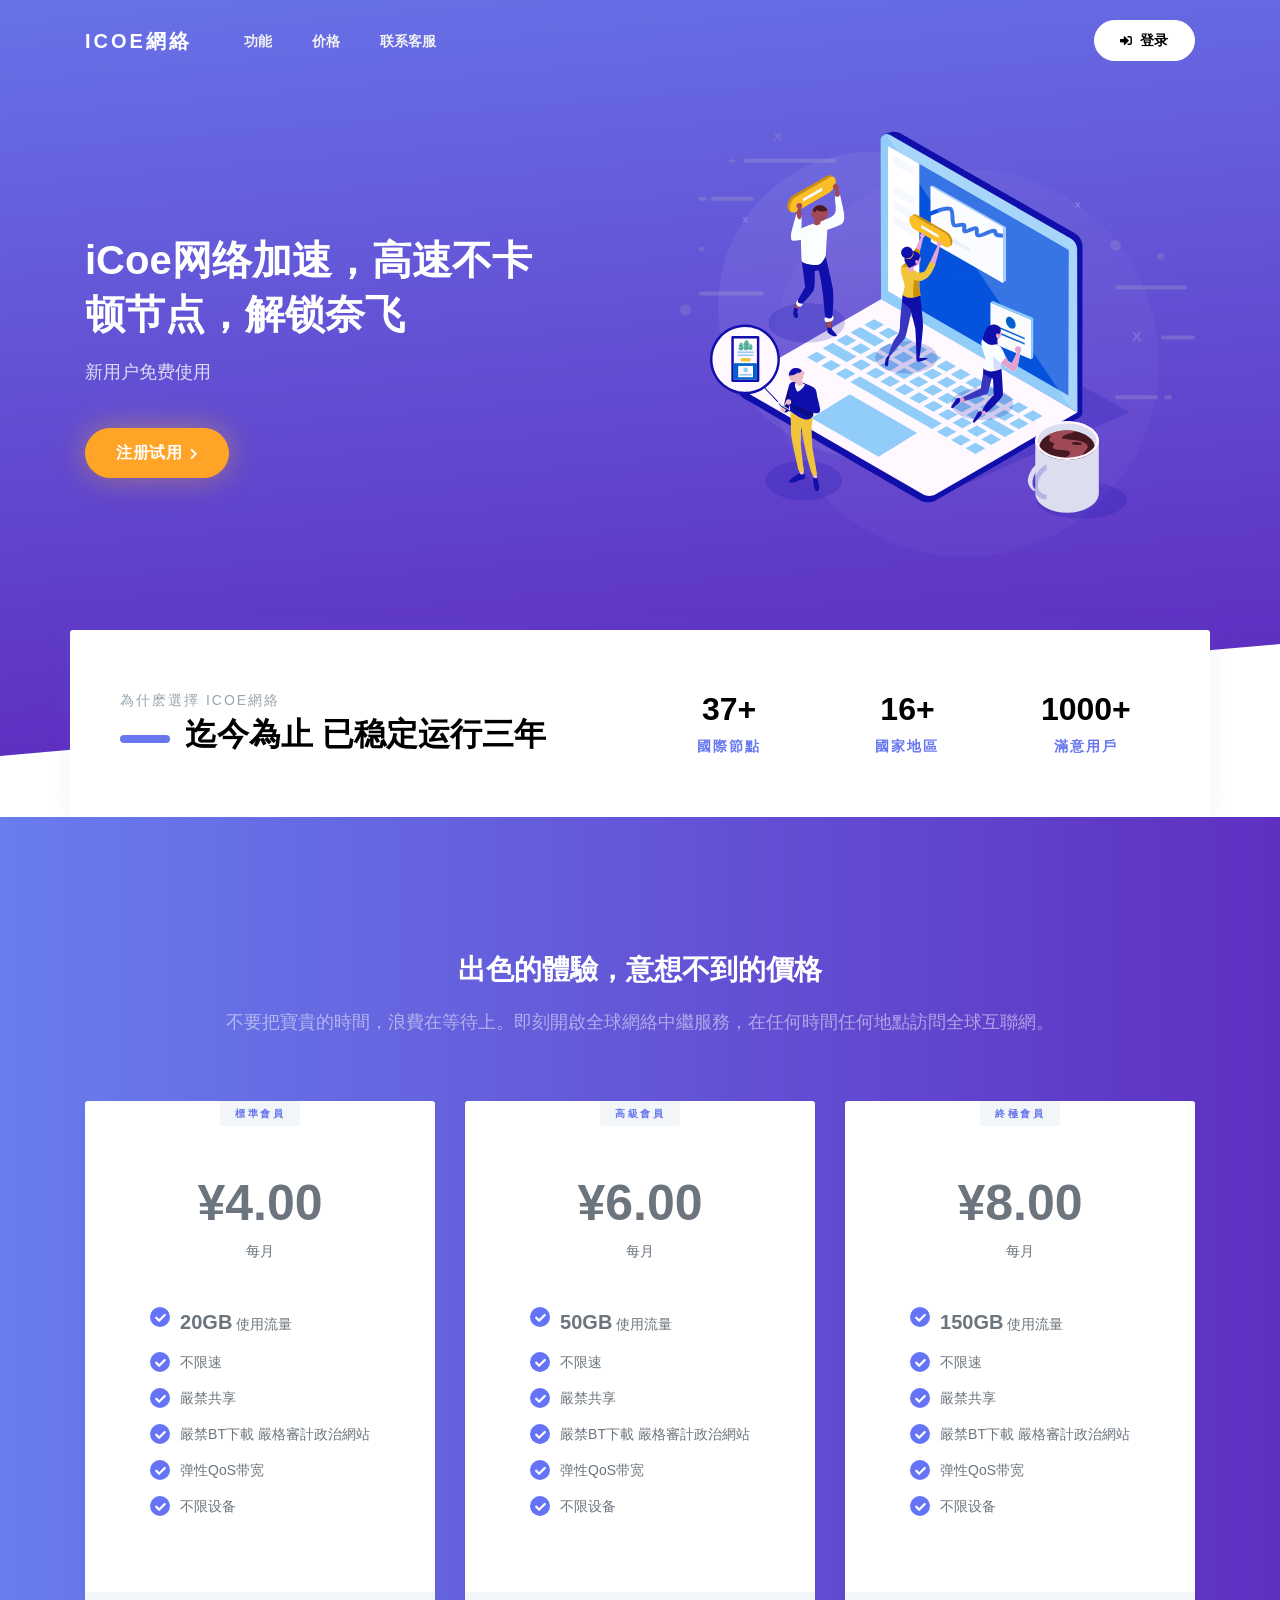
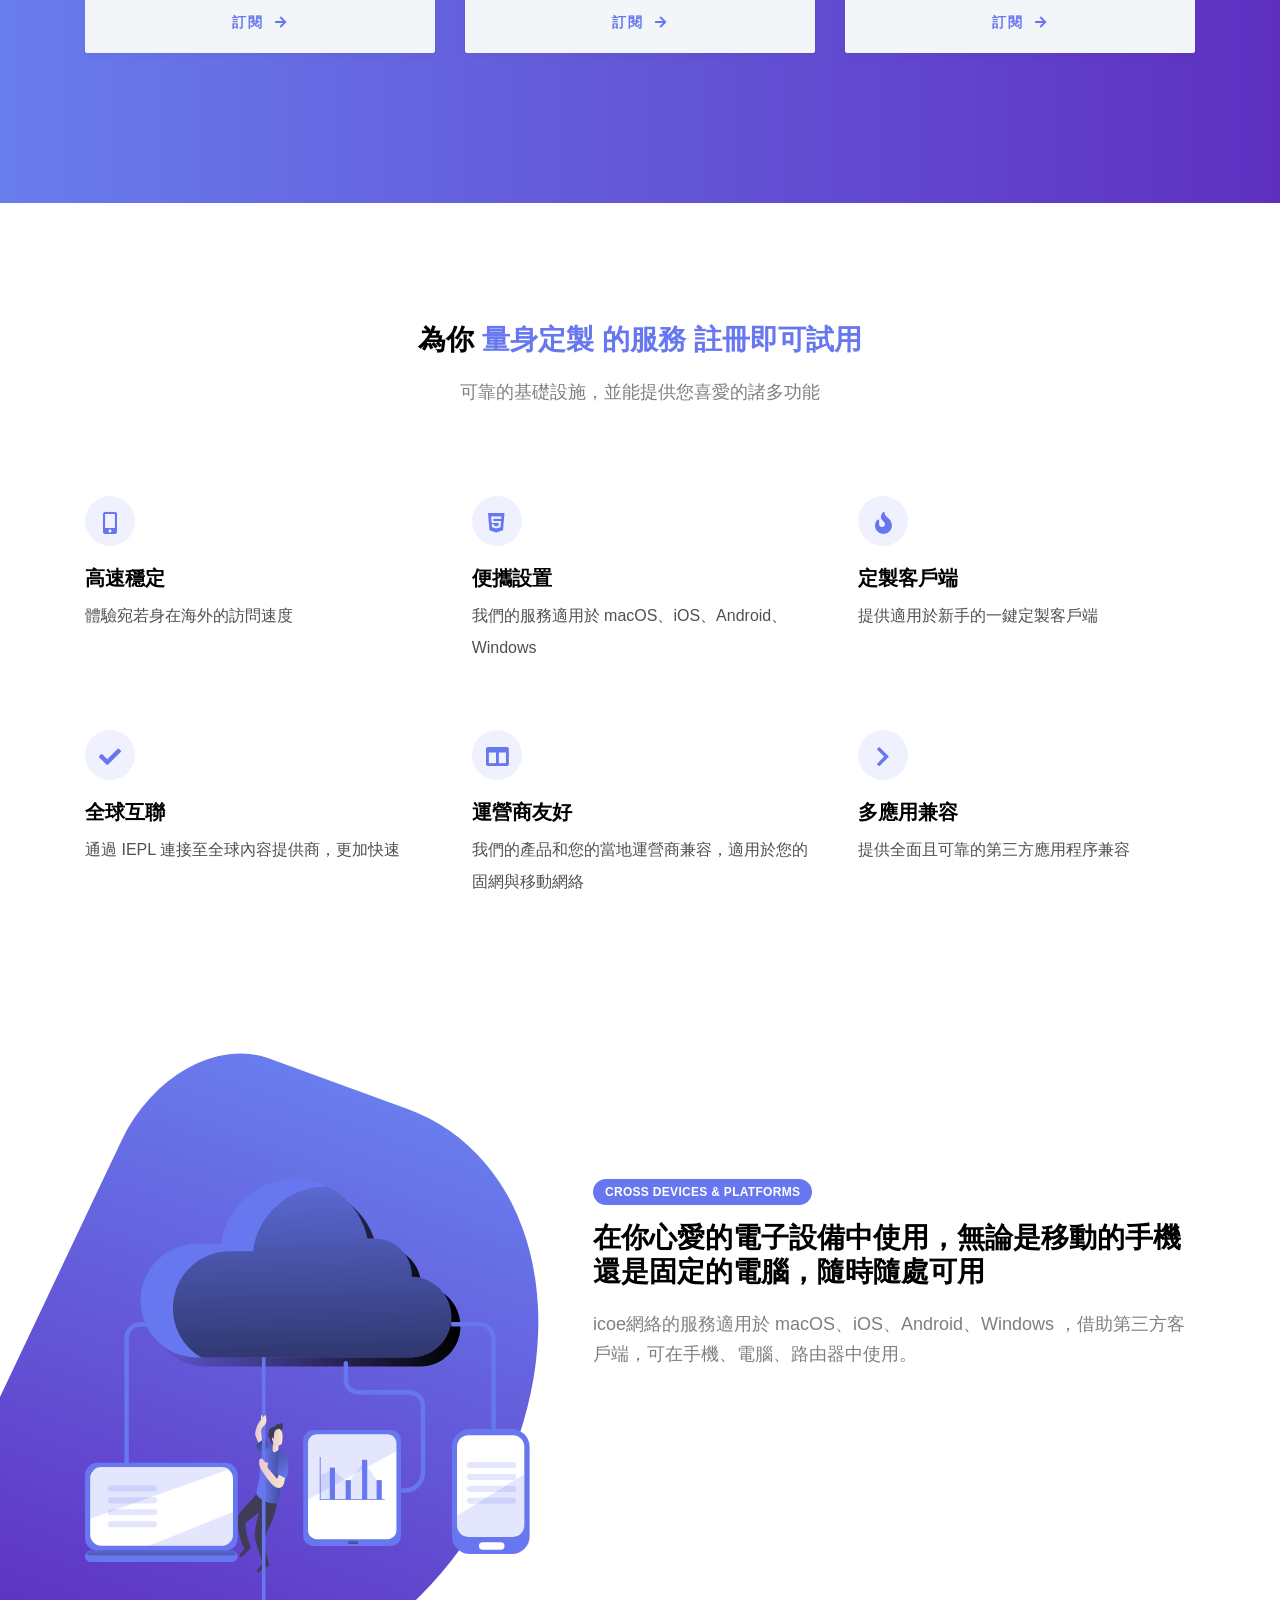
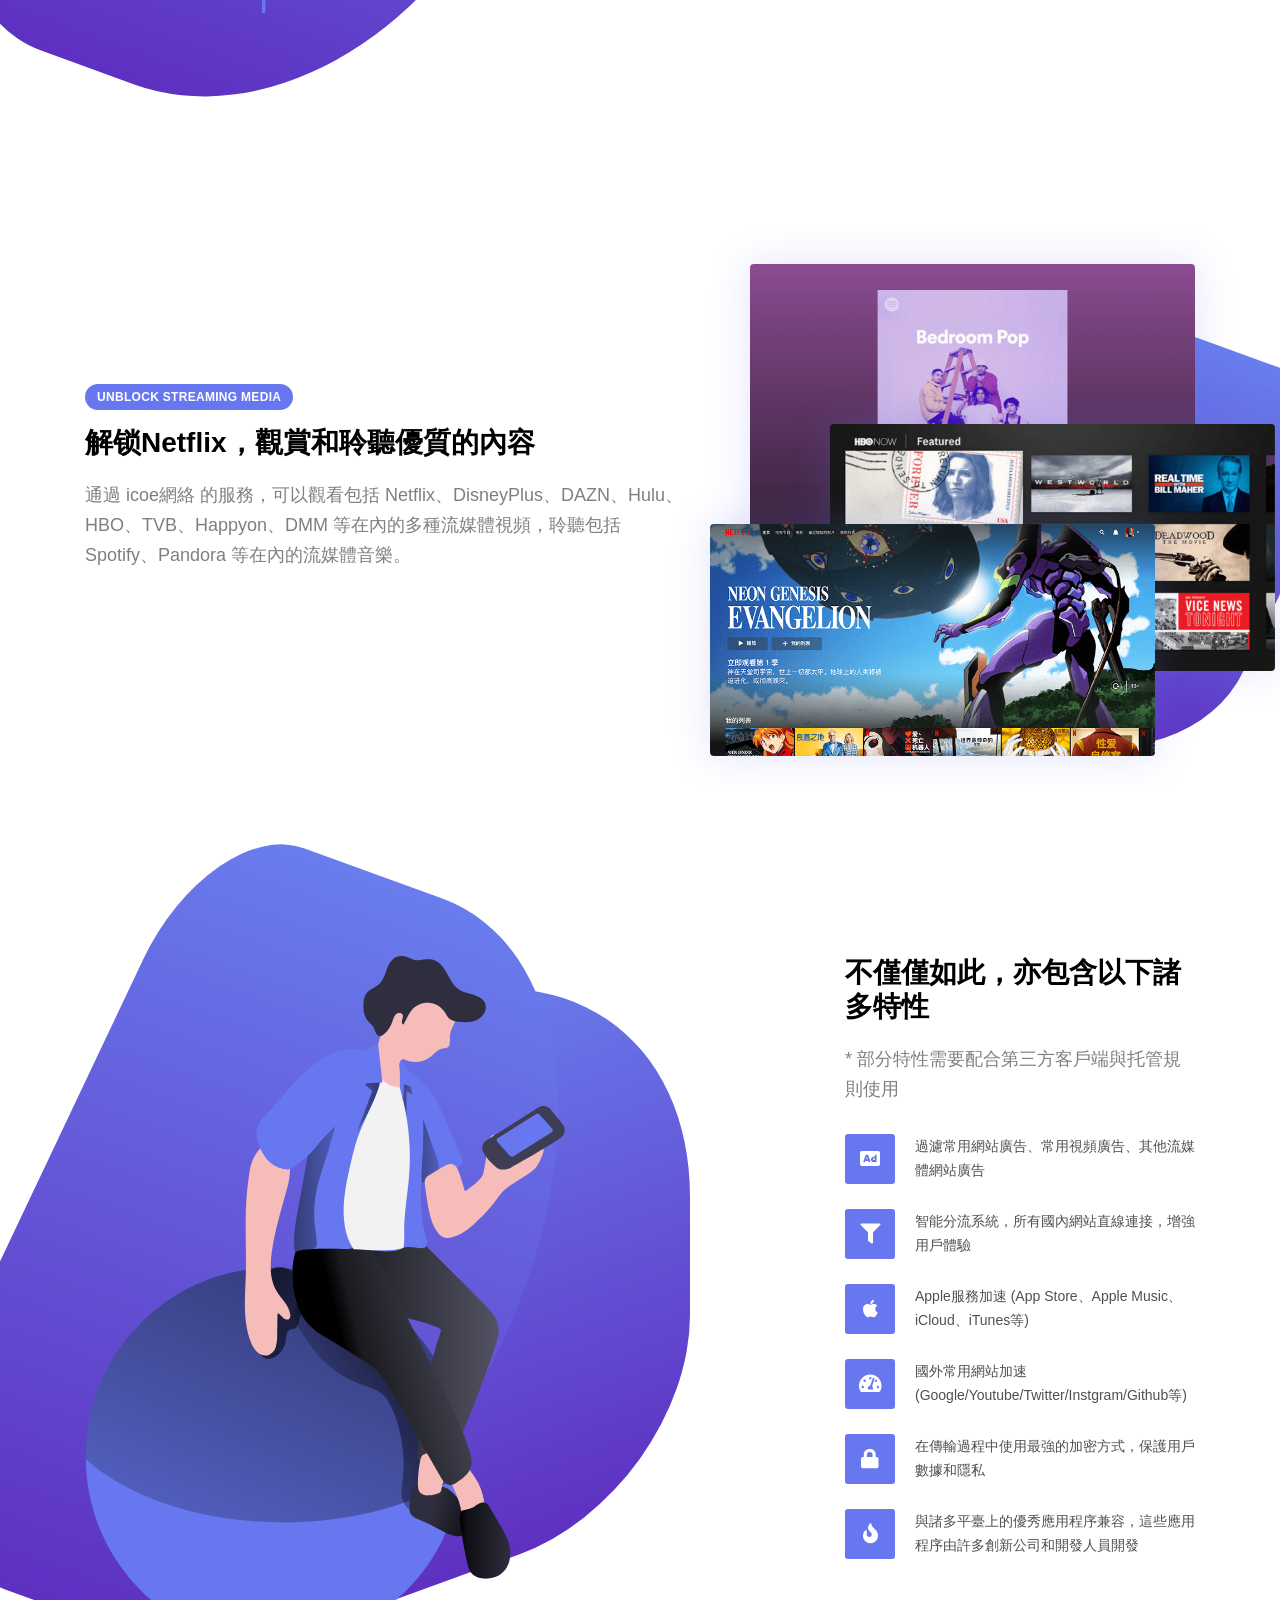
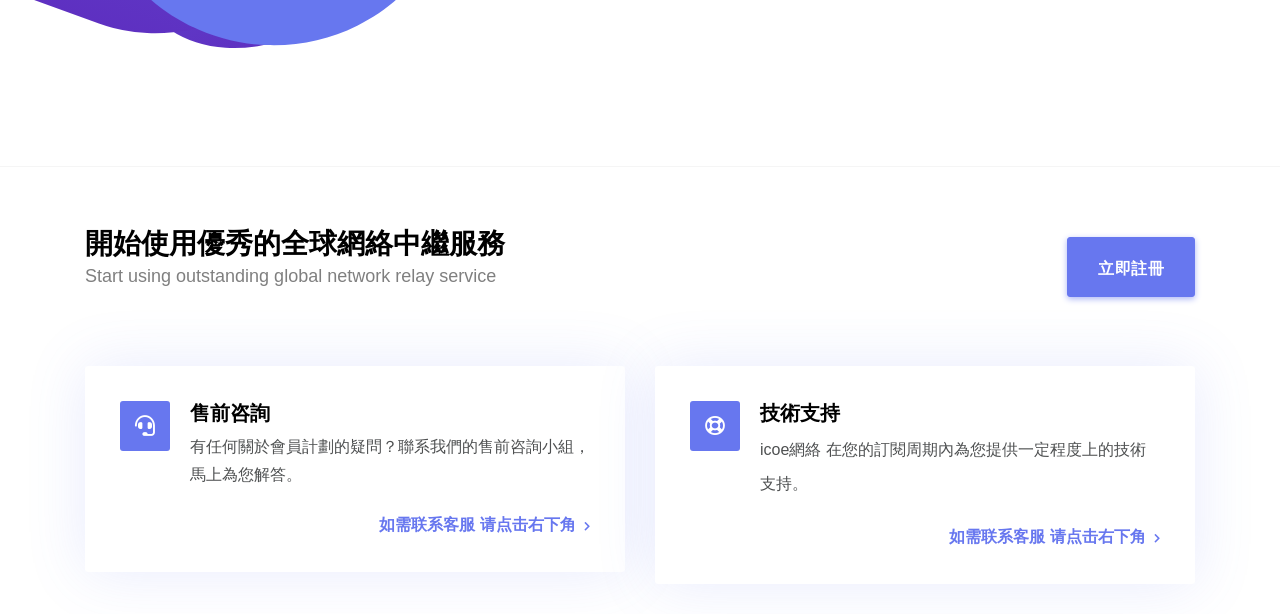
==== index.html @ 49fd499c "Update index.html" ====
<!DOCTYPE html>

<html lang="en">
  <head><meta http-equiv="Content-Type" content="text/html; charset=UTF-8">
  <link rel="stylesheet" href="https://cdnjs.cloudflare.com/ajax/libs/font-awesome/5.8.2/css/all.css">
  <meta content="width=device-width, initial-scale=1, maximum-scale=1, user-scalable=no, shrink-to-fit=no" name="viewport">
  <link rel="icon" href="https://dash.icoe.cc//theme/Bob-Theme-Argon/favicon.ico">
  <title>icoe網絡</title>
  <link rel="shortcut icon" href="https://icoe.cc/">
  <link rel="stylesheet" href="./icoe網絡_files/prism.css">
  <link rel="stylesheet" href="./icoe網絡_files/bootstrap.min.css">
  <link rel="stylesheet" href="./icoe網絡_files/all.min.css">
  <link rel="stylesheet" href="./icoe網絡_files/chocolat.css">
  <link rel="stylesheet" href="./icoe網絡_files/style.css">
  <link rel="stylesheet" href="./icoe網絡_files/custom.css">
  <link rel="stylesheet" href="./icoe網絡_files/style(1).css">
  <link rel="stylesheet" href="./icoe網絡_files/swiper.min.css">

  <script src="./icoe網絡_files/l.js.下载" async=""></script>    
  <style>
    .pricing {
      box-shadow: 0 4px 8px rgba(0, 0, 0, 0.03);
      background-color: #fff;
      border-radius: 3px;
      border: none;
      position: relative;
      margin-bottom: 30px;
      text-align: center;
    }

    .pricing.pricing-highlight .pricing-title {
      background-color: #6777ef;
      color: #fff;
    }

    .pricing.pricing-highlight .pricing-cta a {
      background-color: #6777ef;
      color: #fff;
    }

    .pricing.pricing-highlight .pricing-cta a:hover {
      background-color: #394eea !important;
    }

    .pricing .pricing-padding {
      padding: 40px;
    }

    .pricing .pricing-title {
      font-size: 10px;
      font-weight: 700;
      text-transform: uppercase;
      letter-spacing: 2.5px;
      background-color: #f3f6f8;
      color: #6777ef;
      border-radius: 0 0 3px 3px;
      display: inline-block;
      padding: 5px 15px;
    }

    .pricing .pricing-price {
      margin-bottom: 45px;
      color: #6c757d
    }

    .pricing .pricing-price div:first-child {
      font-weight: 600;
      font-size: 50px;
    }

    .pricing .pricing-details {
      text-align: left;
      display: inline-block;
      color: #6c757d;
    }

    .pricing .pricing-details .pricing-item {
      display: flex;
      margin-bottom: 15px;
    }

    .pricing .pricing-details .pricing-item .pricing-item-icon {
      width: 20px;
      height: 20px;
      line-height: 20px;
      border-radius: 50%;
      text-align: center;
      background-color: #63ed7a;
      color: #fff;
      margin-right: 10px;
    }

    .pricing .pricing-details .pricing-item .pricing-item-icon i {
      font-size: 11px;
    }

    .pricing .pricing-cta {
      margin-top: 20px;
    }

    .pricing .pricing-cta a {
      display: block;
      padding: 20px 40px;
      background-color: #f3f6f8;
      text-transform: uppercase;
      letter-spacing: 2.5px;
      font-size: 14px;
      font-weight: 700;
      text-decoration: none;
      border-radius: 0 0 3px 3px;
    }

    .pricing .pricing-cta a .fas,
    .pricing .pricing-cta a .far,
    .pricing .pricing-cta a .fab,
    .pricing .pricing-cta a .fal,
    .pricing .pricing-cta a .ion {
      margin-left: 5px;
    }

    .pricing .pricing-cta a:hover {
      background-color: #e3eaef;
    }
  </style>
<script async="" src="./icoe網絡_files/js"></script>
<script>
  window.dataLayer = window.dataLayer || [];
  function gtag()
  {
  dataLayer.push(arguments);
  }
  gtag('js', new Date());

  gtag('config', 'AW-756256211');
</script>
<script src="./icoe網絡_files/clipboard.min.js.下载"></script>
<style>
#clip_copy,#web-copy-btn-wk{
   background:#54aae9 !important
}
</style>


<body class="">
  <nav class="navbar navbar-reverse navbar-expand-lg">
    <div class="container">
      <a class="navbar-brand smooth" href="https://icoe.cc/">icoe網絡</a>
      <button class="navbar-toggler" type="button" data-toggle="collapse" data-target="#navbarSupportedContent" aria-controls="navbarSupportedContent" aria-expanded="false" aria-label="Toggle navigation">
        <i class="fas fa-bars"></i>
      </button>

      <div class="collapse navbar-collapse" id="navbarSupportedContent">
        <ul class="navbar-nav mr-auto ml-lg-3 align-items-lg-center">
          <li class="nav-item"><a href="https://icoe.cc/#features" class="nav-link">功能</a></li>
          <li class="nav-item"><a href="https://icoe.cc/#purchase" class="nav-link">价格</a></li>
          <li class="nav-item"><a href="https://icoe.cc/#contact-support" class="nav-link">联系客服</a></li>
                    <li class="nav-item d-lg-none d-md-block"><a href="https://dash.icoe.cc/" class="nav-link smooth">登录</a></li>
                            </ul>
        <ul class="navbar-nav ml-auto align-items-lg-center d-none d-lg-block">
          <li class="ml-lg-3 nav-item">
                        <a href="https://dash.icoe.cc/" class="btn btn-round smooth btn-icon icon-left">
              <i class="fas fa-sign-in-alt"></i> 登录
            </a>
                      </li>
        </ul>
      </div>
    </div>
  </nav>

  <div class="hero-wrapper" id="top">
    <div class="hero">
      <div class="container">
        <div class="text text-center text-lg-left">
                    <h1>iCoe网络加速，高速不卡顿节点，解锁奈飞</h1>
          <p class="lead">
            <!-- 通過我們icoe網絡訪問內容提供商、公司網絡和公共雲服務 -->
            新用户免费使用
          </p>
          <div class="cta">
            <a class="btn btn-lg btn-warning btn-icon icon-right" href="https://dash.icoe.cc/">注册试用 <i class="fas fa-chevron-right"></i></a> &nbsp;
          </div>
                    <div class="mt-3 text-job d-lg-none">
            <a href="https://dash.icoe.cc/" style="color:rgba(255,255,255,.6);">
              已有帳號？立即登錄
            </a>
          </div>
                  </div>
        <div class="image d-none d-lg-block">
          <img src="./icoe網絡_files/ill.svg" alt="img">
        </div>
      </div>
    </div>
  </div>
  <div class="callout container">
    <div class="row">
      <div class="col-md-6 col-12 mb-4 mb-lg-0">
        <div class="text-job text-muted text-14">為什麽選擇 icoe網絡</div>
        <div class="h1 mb-0 font-weight-bold mt-1" style="font-size: 2rem;">迄今為止 已稳定运行三年
    </div>
      </div>
      <div class="col-4 col-md-2 text-center">
        <div class="h2 font-weight-bold">37+</div>
        <div class="text-uppercase font-weight-bold ls-2 text-primary">國際節點</div>
      </div>
      <div class="col-4 col-md-2 text-center">
        <div class="h2 font-weight-bold">16+</div>
        <div class="text-uppercase font-weight-bold ls-2 text-primary">國家地區</div>
      </div>
      <div class="col-4 col-md-2 text-center">
        <div class="h2 font-weight-bold">1000+</div>
        <div class="text-uppercase font-weight-bold ls-2 text-primary">滿意用戶</div>
      </div>
    </div>
  </div>








  <section id="purchase" class="bg-gr">
    <div class="container">
      <div class="row">
        <div class="col-md-10 offset-md-1 col-lg-10 offset-lg-1 col-12 text-center">
          <h2 class="mt-3 text-white">出色的體驗，意想不到的價格</h2>
          <p class="lead" style="color: rgba(255, 255, 255, 0.5);">不要把寶貴的時間，浪費在等待上。即刻開啟全球網絡中繼服務，在任何時間任何地點訪問全球互聯網。</p>
        </div>
      </div>
      <div class="row mt-5">
                <div class="col-12 col-md-4 col-lg-4">
          <div class="pricing">
            <div class="pricing-title">
              標準會員
            </div>
            <div class="pricing-padding">
              <div class="pricing-price">
                <div>¥4.00</div>
                <div>每月</div>
              </div>
              <div class="pricing-details">
                                <div class="pricing-item">
                                    <div class="pricing-item-icon" style="background:#6574f7"><i class="fas fa-check"></i></div>
                  <div class="pricing-item-label"><span style="font-size: 20px; font-weight: bolder;" >20GB</span> 使用流量</div>
                                  </div>
                                <div class="pricing-item">
                                    <div class="pricing-item-icon" style="background:#6574f7"><i class="fas fa-check"></i></div>
                  <div class="pricing-item-label">不限速</div>
                                  </div>
                                <div class="pricing-item">
                                    <div class="pricing-item-icon" style="background:#6574f7"><i class="fas fa-check"></i></div>
                  <div class="pricing-item-label">嚴禁共享</div>
                                  </div>
                                <div class="pricing-item">
                                    <div class="pricing-item-icon" style="background:#6574f7"><i class="fas fa-check"></i></div>
                  <div class="pricing-item-label">嚴禁BT下載 嚴格審計政治網站</div>
                                  </div>
                                <div class="pricing-item">
                                    <div class="pricing-item-icon" style="background:#6574f7"><i class="fas fa-check"></i></div>
                  <div class="pricing-item-label">弹性QoS带宽</div>
                                  </div>
                                <div class="pricing-item">
                                    <div class="pricing-item-icon" style="background:#6574f7"><i class="fas fa-check"></i></div>
                  <div class="pricing-item-label">不限设备</div>
                                  </div>
                              </div>
            </div>
            <div class="pricing-cta go-to-buy-page">
              <a href="https://dash.icoe.cc/#/login">訂閱 <i class="fas fa-arrow-right"></i></a>
            </div>
          </div>
        </div>
                <div class="col-12 col-md-4 col-lg-4">
          <div class="pricing">
            <div class="pricing-title">
              高級會員
            </div>
            <div class="pricing-padding">
              <div class="pricing-price">
                <div>¥6.00</div>
                <div>每月</div>
              </div>
              <div class="pricing-details">
                                <div class="pricing-item">
                                    <div class="pricing-item-icon" style="background:#6574f7"><i class="fas fa-check"></i></div>
                  <div class="pricing-item-label"><span style="font-size: 20px; font-weight: bolder;" >50GB</span> 使用流量</div>
                                  </div>
                                <div class="pricing-item">
                                    <div class="pricing-item-icon" style="background:#6574f7"><i class="fas fa-check"></i></div>
                  <div class="pricing-item-label">不限速</div>
                                  </div>
                                <div class="pricing-item">
                                    <div class="pricing-item-icon" style="background:#6574f7"><i class="fas fa-check"></i></div>
                  <div class="pricing-item-label">嚴禁共享</div>
                                  </div>
                                <div class="pricing-item">
                                    <div class="pricing-item-icon" style="background:#6574f7"><i class="fas fa-check"></i></div>
                  <div class="pricing-item-label">嚴禁BT下載 嚴格審計政治網站</div>
                                  </div>
                                <div class="pricing-item">
                                    <div class="pricing-item-icon" style="background:#6574f7"><i class="fas fa-check"></i></div>
                  <div class="pricing-item-label">弹性QoS带宽</div>
                                  </div>

                                <div class="pricing-item">
                                    <div class="pricing-item-icon" style="background:#6574f7"><i class="fas fa-check"></i></div>
                  <div class="pricing-item-label">不限设备</div>
                                  </div>
                              </div>
            </div>
            <div class="pricing-cta go-to-buy-page">
              <a href="https://dash.icoe.cc/#/login">訂閱 <i class="fas fa-arrow-right"></i></a>
            </div>
          </div>
        </div>
                <div class="col-12 col-md-4 col-lg-4">
          <div class="pricing">
            <div class="pricing-title">
              終極會員
            </div>
            <div class="pricing-padding">
              <div class="pricing-price">
                <div>¥8.00</div>
                <div>每月</div>
              </div>
<div class="pricing-details">
                                <div class="pricing-item">
                                    <div class="pricing-item-icon" style="background:#6574f7"><i class="fas fa-check"></i></div>
                  <div class="pricing-item-label"><span style="font-size: 20px; font-weight: bolder;" >150GB</span> 使用流量</div>
                                  </div>
                                <div class="pricing-item">
                                    <div class="pricing-item-icon" style="background:#6574f7"><i class="fas fa-check"></i></div>
                  <div class="pricing-item-label">不限速</div>
                                  </div>
                                <div class="pricing-item">
                                    <div class="pricing-item-icon" style="background:#6574f7"><i class="fas fa-check"></i></div>
                  <div class="pricing-item-label">嚴禁共享</div>
                                  </div>
                                <div class="pricing-item">
                                    <div class="pricing-item-icon" style="background:#6574f7"><i class="fas fa-check"></i></div>
                  <div class="pricing-item-label">嚴禁BT下載 嚴格審計政治網站</div>
                                  </div>
                                <div class="pricing-item">
                                    <div class="pricing-item-icon" style="background:#6574f7"><i class="fas fa-check"></i></div>
                  <div class="pricing-item-label">弹性QoS带宽</div>
                                  </div>
                              
                                <div class="pricing-item">
                                    <div class="pricing-item-icon" style="background:#6574f7"><i class="fas fa-check"></i></div>
                  <div class="pricing-item-label">不限设备</div>
                                  </div>
                              </div>
            </div>
            <div class="pricing-cta go-to-buy-page">
              <a href="https://dash.icoe.cc/#/login">訂閱 <i class="fas fa-arrow-right"></i></a>
            </div>
          </div>
        </div>
              </div>
  </div></section>








































  <section id="features">
    <div class="container">
      <div class="row mb-5 text-center">
        <div class="col-lg-10 offset-lg-1">
          <h2>為你 <span class="text-primary">量身定製<span> 的服務 <span>註冊即可試用</span></span></span></h2>
          <p class="lead">可靠的基礎設施，並能提供您喜愛的諸多功能</p>
        </div>
      </div>
      <div class="row">
        <div class="col-lg-12">
          <div class="features">
            <div class="feature">
              <div class="feature-icon">
                <i class="fas fa-mobile-alt"></i>
              </div>
              <h5 data-i18n="">高速穩定</h5>
              <p data-i18n="">體驗宛若身在海外的訪問速度</p>
            </div>
            <div class="feature">
              <div class="feature-icon">
                <i class="fab fa-html5"></i>
              </div>
              <h5 data-i18n="">便攜設置</h5>
              <p data-i18n="">我們的服務適用於 macOS、iOS、Android、Windows </p>
            </div>
            <div class="feature">
              <div class="feature-icon">
                <i class="fas fa-fire"></i>
              </div>
              <h5 data-i18n="">定製客戶端</h5>
              <p data-i18n="">提供適用於新手的一鍵定製客戶端</p>
            </div>
            <div class="feature">
              <div class="feature-icon">
                <i class="fas fa-check"></i>
              </div>
              <h5 data-i18n="">全球互聯</h5>
              <p data-i18n="">通過 IEPL 連接至全球內容提供商，更加快速</p>
            </div>
            <div class="feature">
              <div class="feature-icon">
                <i class="fas fa-columns"></i>
              </div>
              <h5 data-i18n="">運營商友好</h5>
              <p data-i18n="">我們的產品和您的當地運營商兼容，適用於您的固網與移動網絡</p>
            </div>
            <div class="feature">
              <div class="feature-icon">
                <i class="fas fa-chevron-right"></i>
              </div>
              <h5 data-i18n="">多應用兼容</h5>
              <p data-i18n="">提供全面且可靠的第三方應用程序兼容</p>
            </div>
          </div>
        </div>
      </div>
    </div>
  </section>

  <section id="design" class="section-design">
    <div class="container">
      <div class="row">
        <div class="col-lg-5 d-none d-lg-block">
          <img src="./icoe網絡_files/data_center.svg" alt="user flow" class="img-fluid">
        </div>
        <div class="col-lg-7 pl-lg-5 col-md-12">
          <div class="badge badge-primary mb-3" data-i18n="">CROSS DEVICES &amp; PLATFORMS</div>
          <h2 data-i18n="">在你心愛的電子設備中使用，無論是移動的手機還是固定的電腦，隨時隨處可用</h2>
          <p class="lead" data-i18n="">icoe網絡的服務適用於 macOS、iOS、Android、Windows ，借助第三方客戶端，可在手機、電腦、路由器中使用。</p>
        </div>
      </div>
    </div>
  </section>

  <section id="components" class="section-design section-design-right">
    <div class="container">
      <div class="row">
        <div class="col-lg-7 pr-lg-5 pr-0">
          <div class="badge badge-primary mb-3" data-i18n="">UNBLOCK STREAMING MEDIA</div>
          <h2 data-i18n="">解锁Netflix，觀賞和聆聽優質的內容</h2>
          <p class="lead" data-i18n="">通過 icoe網絡 的服務，可以觀看包括 Netflix、DisneyPlus、DAZN、Hulu、HBO、TVB、Happyon、DMM 等在內的多種流媒體視頻，聆聽包括 Spotify、Pandora 等在內的流媒體音樂。</p>
        </div>
        <div class="col-lg-5 d-none d-lg-block">
          <div class="abs-images">
            <img src="./icoe網絡_files/netflix.png" alt="user flow" class="img-fluid rounded dark-shadow">
            <img src="./icoe網絡_files/spotify.png" alt="user flow" class="img-fluid rounded dark-shadow">
            <img src="./icoe網絡_files/hbo.png" alt="user flow" class="img-fluid rounded dark-shadow">
          </div>
        </div>
      </div>
    </div>
  </section>

  <section id="support-us" class="support-us section-design">
    <div class="container">
      <div class="row">
        <div class="col-lg-8 d-none d-lg-block">
          <img src="./icoe網絡_files/waiting_notifications.svg" alt="user flow" class="img-fluid" style="width:30rem">
        </div>
        <div class="col-lg-4 col-md-12">
          <h2 data-i18n="">不僅僅如此，亦包含以下諸多特性</h2>
          <p class="lead" data-i18n="">* 部分特性需要配合第三方客戶端與托管規則使用</p>
          <ul class="list-icons">
                        <li>
              <span class="card-icon bg-primary text-white">
                <i class="fas fa-ad"></i>
              </span>
              <span>過濾常用網站廣告、常用視頻廣告、其他流媒體網站廣告</span>
            </li>
                        <li>
              <span class="card-icon bg-primary text-white">
                <i class="fas fa-filter"></i>
              </span>
              <span>智能分流系統，所有國內網站直線連接，增強用戶體驗</span>
            </li>
                        <li>
              <span class="card-icon bg-primary text-white">
                <i class="fab fa-apple"></i>
              </span>
              <span>Apple服務加速 (App Store、Apple Music、iCloud、iTunes等)</span>
            </li>
                        <li>
              <span class="card-icon bg-primary text-white">
                <i class="fas fa-tachometer-alt"></i>
              </span>
              <span>國外常用網站加速 (Google/Youtube/Twitter/Instgram/Github等)</span>
            </li>
                        <li>
              <span class="card-icon bg-primary text-white">
                <i class="fas fa-lock"></i>
              </span>
              <span>在傳輸過程中使用最強的加密方式，保護用戶數據和隱私</span>
            </li>
                        <li>
              <span class="card-icon bg-primary text-white">
                <i class="fas fa-fire"></i>
              </span>
              <span>與諸多平臺上的優秀應用程序兼容，這些應用程序由許多創新公司和開發人員開發</span>
            </li>
                      </ul>
        </div>
      </div>
    </div>
  </section>



  <section class="download-section">
    <div class="container">
      <div class="row align-items-center">
        <div class="col-md-7">
          <h2>開始使用優秀的全球網絡中繼服務</h2>
          <p class="lead">Start using outstanding global network relay service</p>
        </div>
        <div class="col-md-5 text-right">
          <a href="https://dash.icoe.cc/" class="btn btn-primary btn-lg">立即註冊</a>
        </div>
      </div>
    </div>
  </section>

  <section id="contact-support" class="before-footer">
    <div class="container">
      <div class="row">
        <div class="col-md-6">
          <div class="card long-shadow">
            <div class="card-body d-flex p-45">
              <div class="card-icon bg-primary text-white">
                <i class="fas fa-headset"></i>
              </div>
              <div>
                <h5>售前咨詢</h5>
                <p class="lh-sm">有任何關於會員計劃的疑問？聯系我們的售前咨詢小組，馬上為您解答。</p>
                <div class="mt-4 text-right">
                  <a href="https://icoe.cc/" class="link-icon">如需联系客服 请点击右下角 <i class="fas fa-chevron-right"></i></a>
                </div>
              </div>
            </div>
          </div>
        </div>
        <div class="col-md-6">
          <div class="card long-shadow">
            <div class="card-body p-45 d-flex">
              <div class="card-icon bg-primary text-white">
                <i class="far fa-life-ring"></i>
              </div>
              <div>
                <h5>技術支持</h5>
                <p>icoe網絡 在您的訂閱周期內為您提供一定程度上的技術支持。</p>
                <div class="mt-4 text-right">
                  <a href="https://icoe.cc/" class="link-icon">如需联系客服 请点击右下角 <i class="fas fa-chevron-right"></i></a>
                </div>
              </div>
            </div>
          </div>
        </div>
      </div>
    </div>
  </section>

 

  <script src="./icoe網絡_files/jquery.min.js.下载"></script>
  <script src="./icoe網絡_files/popper.js.下载"></script>
  <script src="./icoe網絡_files/tooltip.js.下载"></script>
  <script src="./icoe網絡_files/bootstrap.min.js.下载"></script>
  <script src="./icoe網絡_files/prism.js.下载"></script>
  <script src="./icoe網絡_files/stisla.js.下载"></script>
  <script src="./icoe網絡_files/script.js.下载"></script>


  <!--End mc_embed_signup-->
  <script src="./icoe網絡_files/swiper.min.js.下载"></script>

  <script>
    var mySwiper = new Swiper('.swiper-container', {
      direction: 'horizontal',
      loop: true,
      navigation: {
        nextEl: '.swiper-button-next',
        prevEl: '.swiper-button-prev',
      },
      autoplay: {
        delay: 5000,
        disableOnInteraction: true,
      },
    })
  </script>

  <!-- <script>
    var code = "UG93ZXJlZCBieSA8YSBocmVmPSIvc3RhZmYiPlNTUEFORUw8L2E+Jm5ic3A7JmJ1bGw7Jm5ic3A7VGhlbWUgYnkgPGEgaHJlZj0iaHR0cHM6Ly90Lm1lL2VkaXRYWSIgdGFyZ2V0PSJibGFuayI+ZWRpdFhZPC9hPg==";
    $('#copyright').html(atob(code));

    function changeLang(lang) {
      document.cookie = "lang="+lang;
      location.reload();
    }
  </script> -->

  <script type="text/javascript">window.$crisp=[];window.CRISP_WEBSITE_ID="379ec057-9ef1-4821-b0aa-b3485dc54727";(function(){d=document;s=d.createElement("script");s.src="https://client.crisp.chat/l.js";s.async=1;d.getElementsByTagName("head")[0].appendChild(s);})();</script>

<div class="cc-1q75"><style type="text/css">.crisp-client .cc-1m7s {
  z-index: 1000000;
}</style></div></div><div id="crisp-chatbox" lang="zh" dir="ltr" translate="no" tabindex="-1" class="cc-1m7s" data-hidden="false" data-force-show="false" data-availability="away" data-lock-maximized="false" data-last-operator-face="false" data-ongoing-operator-face="false" data-availability-tooltip="false" data-hide-vacation="false" data-blocked="false" data-mobile-view="false" data-full-view="false" data-small-view="false" data-large-view="true" data-has-local-messages="false" data-was-availability-online="false" data-is-activity-ongoing="false" data-hide-on-away="false" data-hide-on-mobile="false" data-position-reverse="false"><div class="cc-iv0q cc-1opo"><a data-maximized="false" data-is-failure="false" class="cc-dc5e" tabindex="0" role="button" aria-label="开放式聊天" data-pane-animate-entrance="false"><span class="cc-ep33"><!--v-if--></span><span class="cc-xkyq cc-qvio"><span data-id="chat_closed" data-is-ongoing="false" class="cc-laa2"><span class="cc-m1n3"><!--v-if--></span></span></span></a></div></div></div></body><script type="text/javascript" async="" src="./icoe網絡_files/f.txt"></script></html>
---- icoe網絡_files/chocolat.css ----
.chocolat-zoomable.chocolat-zoomed{
    cursor : zoom-out;
}
.chocolat-open{
    overflow: hidden;
}
.chocolat-overlay{
    height:100%;
    width:100%;
    position:fixed;
    left:0;
    top:0;
    z-index:10;
    background-color:#fff;
    display: none;
    opacity: 0.8;
}
.chocolat-wrapper{
    height:100%;
    width:100%;
    position:fixed;
    display: none;
    left:0;
    top:0;
    z-index:16;
    color: #fff;
}
.chocolat-zoomable .chocolat-img{
    cursor : zoom-in;
}
.chocolat-loader{
    height:32px;
    width:32px;
    position:absolute;
    left:50%;
    top:50% ;
    margin-left:-16px;
    margin-top:-16px;
    z-index:11;
    background:url(../images/loader.gif);
    display:none;
}
.chocolat-content{
    position:fixed;
    width:0px;
    height:0px;
    left:50%;
    top:50%;
    z-index:14;
    text-align: left;
}

.chocolat-content .chocolat-img{
    position:absolute;
    width:100%;
    height:100%;
}
.chocolat-wrapper .chocolat-left{
    position:absolute;
    left:0;
    width:50px;
    height:100px;
    top: 50%;
    margin-top: -50px;
    cursor:pointer;
    background:url(../images/left.png) 50% 50% no-repeat;
    z-index: 17;
    display: none;

}
.chocolat-wrapper .chocolat-right{
    position:absolute;
    right:0;
    width:50px;
    height:100px;
    top: 50%;
    margin-top: -50px;
    cursor:pointer;
    background:url(../images/right.png)  50% 50% no-repeat;
    z-index: 17;
    display: none;
}
.chocolat-wrapper .chocolat-right.active{
    display: block;
}
.chocolat-wrapper .chocolat-left.active{
    display: block;
}
.chocolat-wrapper .chocolat-top{
    position:absolute;
    top:0px;
    right: 0;
    left: 0;
    line-height:50px;
    height:50px;
    overflow: hidden;
    z-index: 17;
    margin-bottom: 10px;
}
.chocolat-wrapper .chocolat-close{
    width:50px;
    height:50px;
    cursor:pointer;
    position: absolute;
    top: 0;
    right: 0;
    background:url(../images/close.png) 50% 50% no-repeat;
}
.chocolat-wrapper .chocolat-bottom{
    position:absolute;
    bottom:0;
    left: 0;
    right: 0;
    line-height:40px;
    height:40px;
    font-size:12px;
    z-index: 17;
    padding-left: 15px;
    padding-right: 15px;
    background: rgba(0, 0, 0, 0.2);
    text-align: right;
    margin-top: 10px;
}
.chocolat-wrapper .chocolat-set-title{
    display: inline-block;
    padding-right: 15px;
    line-height: 1;
    border-right: 1px solid rgba(255, 255, 255, 0.3);
}
.chocolat-wrapper .chocolat-pagination{
    float: right;
    display: inline-block;
    padding-left: 15px;
    padding-right: 15px;
    margin-right: 15px;
    /*border-right: 1px solid rgba(255, 255, 255, 0.2);*/
}
.chocolat-wrapper .chocolat-fullscreen{
    width: 16px;
    height: 40px;
    background: url(../images/fullscreen.png) 50% 50% no-repeat;
    display: block;
    margin:auto;
    cursor: pointer;
    float: right;
}
.chocolat-wrapper .chocolat-description{
    display: inline-block;
    float: left;
}

/* no container mode*/
body.chocolat-open>.chocolat-overlay{
    z-index:15;
}
body.chocolat-open>.chocolat-loader{
    z-index:15;
}
body.chocolat-open>.chocolat-content{
    z-index:17;
}

/* container mode*/
.chocolat-in-container .chocolat-wrapper,
.chocolat-in-container .chocolat-content,
.chocolat-in-container .chocolat-overlay{
    position: absolute;
}
.chocolat-in-container{
    position: relative;
}

/* uncomment to hide controls when zoomed-in*/
/*
.chocolat-zoomable .chocolat-top,
.chocolat-zoomable .chocolat-bottom,
.chocolat-zoomable .chocolat-right,
.chocolat-zoomable .chocolat-left {
    transition: opacity .3s ease, visibility 0s .3s;
   opacity: 1;
}

.chocolat-zoomable.chocolat-zoomed .chocolat-top,
.chocolat-zoomable.chocolat-zoomed .chocolat-bottom,
.chocolat-zoomable.chocolat-zoomed .chocolat-right,
.chocolat-zoomable.chocolat-zoomed .chocolat-left {
    visibility: hidden;
    opacity: 0;
}
*/
---- icoe網絡_files/style.css ----
@charset "UTF-8";
/**
 * Stisla
 *
 * Stisla is a clean & modern HTML5 admin template based on Bootstrap 4. 
 * Stisla will make it easier for you to create your own admin interface.
 *
 * @package	Stisla 
 * @version	2.1.0
 * @author 	Muhamad Nauval Azhar
 * @url 	https://getstisla.com
 * 
 */
/**
 * TABLE OF CONTENTS
 *
 * 1. Variable
 * 2. Mixin
 * 3. Bootstrap Override
 * 	  3.1 Misc
 * 	  3.2 Form
 * 	  3.3 List
 * 	  3.4 Alert
 * 	  3.5 Card
 * 	  3.6 Table
 * 	  3.7 Tooltip
 * 	  3.8 Modal
 * 	  3.9 Nav
 * 	  3.10 Pagination
 * 	  3.11 Badge
 * 	  3.12 Button
 * 	  3.13 Media
 * 	  3.14 Breadcrumb
 * 	  3.15 Accordion
 * 	  3.16 Popover
 * 	  3.17 Grid
 * 	  3.18 Navbar
 * 	  3.19 Dropdown
 * 	  3.20 Tab
 * 	  3.21 Progressbar
 * 	  3.22 Jumbotron
 * 	  3.23 Carousel
 * 4. Theme Style
 * 	  4.1 Misc
 * 	  4.2 Section
 * 	  4.3 Page
 * 	  4.4 Layout
 * 	  4.5 Animation
 * 5. Responsive
 *
 */
/* 1. Variable */
/* 2. Mixin */
/* 3. Bootstrap Override */
/* 3.1 Misc */
.btn:focus,
.btn:active,
.btn:active:focus,
.custom-select:focus,
.form-control:focus {
  box-shadow: none !important;
  outline: none;
}

a {
  color: #6777ef;
  font-weight: 500;
  transition: all 0.5s;
  -webkit-transition: all 0.5s;
  -o-transition: all 0.5s;
}

a:not(.btn-social-icon):not(.btn-social):not(.page-link) .ion,
a:not(.btn-social-icon):not(.btn-social):not(.page-link) .fas,
a:not(.btn-social-icon):not(.btn-social):not(.page-link) .far,
a:not(.btn-social-icon):not(.btn-social):not(.page-link) .fal,
a:not(.btn-social-icon):not(.btn-social):not(.page-link) .fab {
  margin-left: 4px;
}

.bg-primary {
  background-color: #6777ef !important;
}

.bg-secondary {
  background-color: #cdd3d8 !important;
}

.bg-success {
  background-color: #63ed7a !important;
}

.bg-info {
  background-color: #3abaf4 !important;
}

.bg-warning {
  background-color: #ffa426 !important;
}

.bg-danger {
  background-color: #fc544b !important;
}

.bg-light {
  background-color: #e3eaef !important;
}

.bg-dark {
  background-color: #191d21 !important;
}

.text-primary, .text-primary-all *, .text-primary-all *:before, .text-primary-all *:after {
  color: #6777ef !important;
}

.text-secondary, .text-secondary-all *, .text-secondary-all *:before, .text-secondary-all *:after {
  color: #cdd3d8 !important;
}

.text-success, .text-success-all *, .text-success-all *:before, .text-success-all *:after {
  color: #63ed7a !important;
}

.text-info, .text-info-all *, .text-info-all *:before, .text-info-all *:after {
  color: #3abaf4 !important;
}

.text-warning, .text-warning-all *, .text-warning-all *:before, .text-warning-all *:after {
  color: #ffa426 !important;
}

.text-danger, .text-danger-all *, .text-danger-all *:before, .text-danger-all *:after {
  color: #fc544b !important;
}

.text-light, .text-light-all *, .text-light-all *:before, .text-light-all *:after {
  color: #e3eaef !important;
}

.text-white, .text-white-all *, .text-white-all *:before, .text-white-all *:after {
  color: #ffffff !important;
}

.text-dark, .text-dark-all *, .text-dark-all *:before, .text-dark-all *:after {
  color: #191d21 !important;
}

.font-weight-normal {
  font-weight: 500 !important;
}

.lead {
  line-height: 34px;
}

@media (max-width: 575.98px) {
  .lead {
    font-size: 17px;
    line-height: 30px;
  }
}
h1, h2, h3, h4, h5, h6 {
  font-weight: 700;
}

p, ul:not(.list-unstyled), ol {
  line-height: 28px;
}

.shadow {
  box-shadow: 0 4px 8px rgba(0, 0, 0, 0.03);
}

.text-muted {
  color: #98a6ad !important;
}

/* 3.2 Form */
.form-control,
.input-group-text,
.custom-select,
.custom-file-label {
  background-color: #fdfdff;
  border-color: #e4e6fc;
}
.form-control:focus,
.input-group-text:focus,
.custom-select:focus,
.custom-file-label:focus {
  background-color: #fefeff;
  border-color: #95a0f4;
}

.input-group-text,
select.form-control:not([size]):not([multiple]),
.form-control:not(.form-control-sm):not(.form-control-lg) {
  font-size: 14px;
  padding: 10px 15px;
  height: 42px;
}

textarea.form-control {
  height: 64px !important;
}

.custom-control {
  line-height: 1.6rem;
}

.custom-file,
.custom-file-label,
.custom-select,
.custom-file-label:after,
.form-control[type=color],
select.form-control:not([size]):not([multiple]) {
  height: calc(2.25rem + 6px);
}

.form-control.creditcard {
  background-position: 98%;
  background-repeat: no-repeat;
  background-size: 40px;
  padding-right: 60px;
}
.form-control.creditcard.visa {
  background-image: url("../img/visa.png");
}
.form-control.creditcard.americanexpress {
  background-image: url("../img/americanexpress.png");
}
.form-control.creditcard.dinersclub {
  background-image: url("../img/dinersclub.png");
}
.form-control.creditcard.discover {
  background-image: url("../img/discover.png");
}
.form-control.creditcard.jcb {
  background-image: url("../img/jcb.png");
}
.form-control.creditcard.mastercard {
  background-image: url("../img/mastercard.png");
}
.form-control.creditcard.visa {
  background-image: url("../img/visa.png");
}

.form-group {
  margin-bottom: 25px;
}
.form-group .control-label,
.form-group > label {
  font-weight: 600;
  color: #34395e;
  font-size: 12px;
  letter-spacing: 0.5px;
}
.form-group.floating-addon {
  position: relative;
}
.form-group.floating-addon .input-group-prepend {
  position: absolute;
  top: 0;
  left: 0;
  height: 100%;
  z-index: 5;
}
.form-group.floating-addon:not(.floating-addon-not-append) .input-group-append {
  position: absolute;
  top: 0;
  left: 0;
  z-index: 5;
  left: initial;
  right: 0;
}
.form-group.floating-addon .input-group-prepend .input-group-text, .form-group.floating-addon .input-group-append .input-group-text {
  border-color: transparent;
  background-color: transparent;
  font-size: 20px;
}
.form-group.floating-addon .form-control {
  border-radius: 3px;
  padding-left: 40px;
}
.form-group.floating-addon .form-control + .form-control {
  border-radius: 0 3px 3px 0;
  padding-left: 15px;
}

.input-group-append [class*=btn-outline-] {
  background-color: #fdfdff;
}

.form-text {
  font-size: 12px;
  line-height: 22px;
}

.custom-radio .custom-control-input:checked ~ .custom-control-label::before,
.custom-control-input:checked ~ .custom-control-label::before {
  background-color: #6777ef !important;
}

.custom-file-label {
  line-height: 2.2;
}
.custom-file-label:after {
  height: calc(2.25rem + 4px);
  line-height: 2.2;
  border-color: transparent;
}
.custom-file-label:focus, .custom-file-label:active {
  box-shadow: none;
  outline: none;
}

.custom-file-input:focus + .custom-file-label {
  box-shadow: none;
  border-color: #6777ef;
}
.custom-file-input:focus + .custom-file-label:after {
  border-color: transparent;
}

.selectgroup {
  display: -ms-inline-flexbox;
  display: inline-flex;
}

.selectgroup-item {
  -ms-flex-positive: 1;
  flex-grow: 1;
  position: relative;
}
.selectgroup-item + .selectgroup-item {
  margin-left: -1px;
}
.selectgroup-item:not(:first-child) .selectgroup-button {
  border-top-left-radius: 0;
  border-bottom-left-radius: 0;
}
.selectgroup-item:not(:last-child) .selectgroup-button {
  border-top-right-radius: 0;
  border-bottom-right-radius: 0;
}

.selectgroup-input {
  opacity: 0;
  position: absolute;
  z-index: -1;
  top: 0;
  left: 0;
}

.selectgroup-button {
  background-color: #fdfdff;
  border-color: #e4e6fc;
  border-width: 1px;
  border-style: solid;
  display: block;
  text-align: center;
  padding: 0 1rem;
  height: 35px;
  position: relative;
  cursor: pointer;
  border-radius: 3px;
  -webkit-user-select: none;
  -moz-user-select: none;
  -ms-user-select: none;
  user-select: none;
  font-size: 13px;
  min-width: 2.375rem;
  line-height: 36px;
}

.selectgroup-button-icon {
  padding-left: 0.5rem;
  padding-right: 0.5rem;
}
.selectgroup-button-icon i {
  font-size: 14px;
}

.selectgroup-input:focus + .selectgroup-button, .selectgroup-input:checked + .selectgroup-button {
  background-color: #6777ef;
  color: #fff;
  z-index: 1;
}

.selectgroup-pills {
  display: block;
  -ms-flex-wrap: wrap;
  flex-wrap: wrap;
  -ms-flex-align: start;
  align-items: flex-start;
}
.selectgroup-pills .selectgroup-item {
  margin-right: 0.5rem;
  -ms-flex-positive: 0;
  flex-grow: 0;
}
.selectgroup-pills .selectgroup-button {
  border-radius: 50px !important;
}

.custom-switch {
  -webkit-user-select: none;
  -moz-user-select: none;
  -ms-user-select: none;
  user-select: none;
  cursor: default;
  display: -ms-inline-flexbox;
  display: inline-flex;
  -ms-flex-align: center;
  align-items: center;
  margin: 0;
}

.custom-switch-input {
  position: absolute;
  z-index: -1;
  opacity: 0;
}

.custom-switches-stacked {
  display: -ms-flexbox;
  display: flex;
  -ms-flex-direction: column;
  flex-direction: column;
}
.custom-switches-stacked .custom-switch {
  margin-bottom: 0.5rem;
}

.custom-switch-indicator {
  display: inline-block;
  height: 1.25rem;
  width: 2.25rem;
  background: #e9ecef;
  border-radius: 50px;
  position: relative;
  vertical-align: bottom;
  border: 1px solid rgba(0, 40, 100, 0.12);
  transition: 0.3s border-color, 0.3s background-color;
}
.custom-switch-indicator:before {
  content: "";
  position: absolute;
  height: calc(1.25rem - 4px);
  width: calc(1.25rem - 4px);
  top: 1px;
  left: 1px;
  background: #fff;
  border-radius: 50%;
  transition: 0.3s left;
}

.custom-switch-input:checked ~ .custom-switch-indicator {
  background: #6777ef;
}
.custom-switch-input:checked ~ .custom-switch-indicator:before {
  left: calc(1rem + 1px);
}
.custom-switch-input:focus ~ .custom-switch-indicator {
  border-color: #6777ef;
}

.custom-switch-description {
  margin-left: 0.5rem;
  color: #6e7687;
  transition: 0.3s color;
}

.custom-switch-input:checked ~ .custom-switch-description {
  color: #495057;
}

.imagecheck {
  margin: 0;
  position: relative;
  cursor: pointer;
}

.imagecheck-input {
  position: absolute;
  z-index: -1;
  opacity: 0;
}

.imagecheck-figure {
  background-color: #fdfdff;
  border-color: #e4e6fc;
  border-width: 1px;
  border-style: solid;
  border-radius: 3px;
  margin: 0;
  position: relative;
}

.imagecheck-input:focus ~ .imagecheck-figure {
  border-color: #6777ef;
}
.imagecheck-input:checked ~ .imagecheck-figure {
  border-color: rgba(0, 40, 100, 0.24);
}

.imagecheck-figure:before {
  content: "";
  position: absolute;
  top: 0.25rem;
  left: 0.25rem;
  display: block;
  width: 1rem;
  height: 1rem;
  pointer-events: none;
  -webkit-user-select: none;
  -moz-user-select: none;
  -ms-user-select: none;
  user-select: none;
  background: #6777ef url("data:image/svg+xml;charset=utf8,%3Csvg xmlns='http://www.w3.org/2000/svg' viewBox='0 0 8 8'%3E%3Cpath fill='%23fff' d='M6.564.75l-3.59 3.612-1.538-1.55L0 4.26 2.974 7.25 8 2.193z'/%3E%3C/svg%3E") no-repeat center center/50% 50%;
  color: #fff;
  z-index: 1;
  border-radius: 3px;
  opacity: 0;
  transition: 0.3s opacity;
}

.imagecheck-input:checked ~ .imagecheck-figure:before {
  opacity: 1;
}

.imagecheck-image {
  max-width: 100%;
  opacity: 0.64;
  transition: 0.3s opacity;
}
.imagecheck-image:first-child {
  border-top-left-radius: 2px;
  border-top-right-radius: 2px;
}
.imagecheck-image:last-child {
  border-bottom-left-radius: 2px;
  border-bottom-right-radius: 2px;
}

.imagecheck:hover .imagecheck-image {
  opacity: 1;
}

.imagecheck-input:focus ~ .imagecheck-figure .imagecheck-image, .imagecheck-input:checked ~ .imagecheck-figure .imagecheck-image {
  opacity: 1;
}

.imagecheck-caption {
  text-align: center;
  padding: 0.25rem 0.25rem;
  color: #9aa0ac;
  font-size: 0.875rem;
  transition: 0.3s color;
}

.imagecheck:hover .imagecheck-caption {
  color: #495057;
}

.imagecheck-input:focus ~ .imagecheck-figure .imagecheck-caption, .imagecheck-input:checked ~ .imagecheck-figure .imagecheck-caption {
  color: #495057;
}

.colorinput {
  margin: 0;
  position: relative;
  cursor: pointer;
}

.colorinput-input {
  position: absolute;
  z-index: -1;
  opacity: 0;
}

.colorinput-color {
  background-color: #fdfdff;
  border-color: #e4e6fc;
  border-width: 1px;
  border-style: solid;
  display: inline-block;
  width: 1.75rem;
  height: 1.75rem;
  border-radius: 3px;
  color: #fff;
  box-shadow: 0 1px 2px 0 rgba(0, 0, 0, 0.05);
}
.colorinput-color:before {
  content: "";
  opacity: 0;
  position: absolute;
  top: 0.25rem;
  left: 0.25rem;
  height: 1.25rem;
  width: 1.25rem;
  transition: 0.3s opacity;
  background: url("data:image/svg+xml;charset=utf8,%3Csvg xmlns='http://www.w3.org/2000/svg' viewBox='0 0 8 8'%3E%3Cpath fill='%23fff' d='M6.564.75l-3.59 3.612-1.538-1.55L0 4.26 2.974 7.25 8 2.193z'/%3E%3C/svg%3E") no-repeat center center/50% 50%;
}

.colorinput-input:checked ~ .colorinput-color:before {
  opacity: 1;
}

/* 3.3 List */
.list-unstyled-border li {
  border-bottom: 1px solid #f9f9f9;
  padding-bottom: 15px;
  margin-bottom: 15px;
}
.list-unstyled-border li .custom-checkbox {
  margin-right: 15px;
}
.list-unstyled-border li:last-child {
  margin-bottom: 0;
  padding-bottom: 0;
  border-bottom: none;
}

.list-unstyled-noborder li:last-child {
  border-bottom: none;
}

.list-group-item.active {
  background-color: #6777ef;
}
.list-group-item.disabled {
  color: #c9d7e0;
}

.list-group-item-primary {
  background-color: #6777ef;
  color: #fff;
}

.list-group-item-secondary {
  background-color: #cdd3d8;
  color: #fff;
}

.list-group-item-success {
  background-color: #63ed7a;
  color: #fff;
}

.list-group-item-danger {
  background-color: #fc544b;
  color: #fff;
}

.list-group-item-warning {
  background-color: #ffa426;
  color: #fff;
}

.list-group-item-info {
  background-color: #3abaf4;
  color: #fff;
}

.list-group-item-light {
  background-color: #e3eaef;
  color: #191d21;
}

.list-group-item-dark {
  background-color: #191d21;
  color: #fff;
}

/* 3.4 Alert */
.alert {
  color: #fff;
  border: none;
  padding: 15px 20px;
}
.alert .alert-title {
  font-size: 18px;
  font-weight: 700;
  margin-bottom: 5px;
}
.alert code {
  background-color: #fff;
  border-radius: 3px;
  padding: 1px 4px;
}
.alert p {
  margin-bottom: 0;
}
.alert.alert-has-icon {
  display: flex;
}
.alert.alert-has-icon .alert-icon {
  margin-top: 4px;
  width: 30px;
}
.alert.alert-has-icon .alert-icon .ion, .alert.alert-has-icon .alert-icon .fas, .alert.alert-has-icon .alert-icon .far, .alert.alert-has-icon .alert-icon .fab, .alert.alert-has-icon .alert-icon .fal {
  font-size: 20px;
}
.alert.alert-has-icon .alert-body {
  flex: 1;
}
.alert:not(.alert-light) a {
  color: #fff;
}
.alert.alert-primary {
  background-color: #6777ef;
}
.alert.alert-secondary {
  background-color: #cdd3d8;
}
.alert.alert-success {
  background-color: #63ed7a;
}
.alert.alert-info {
  background-color: #3abaf4;
}
.alert.alert-warning {
  background-color: #ffa426;
}
.alert.alert-danger {
  background-color: #fc544b;
}
.alert.alert-light {
  background-color: #e3eaef;
  color: #191d21;
}
.alert.alert-dark {
  background-color: #191d21;
}

/* 3.5 Card */
.card {
  box-shadow: 0 4px 8px rgba(0, 0, 0, 0.03);
  background-color: #fff;
  border-radius: 3px;
  border: none;
  position: relative;
  margin-bottom: 30px;
}
.card .card-header, .card .card-body, .card .card-footer {
  background-color: transparent;
  padding: 20px 25px;
}
.card .navbar {
  position: static;
}
.card .card-body {
  padding-top: 20px;
  padding-bottom: 20px;
}
.card .card-body .section-title {
  margin: 30px 0 10px 0;
  font-size: 16px;
}
.card .card-body .section-title:before {
  margin-top: 8px;
}
.card .card-body .section-title + .section-lead {
  margin-top: -5px;
}
.card .card-body p {
  font-weight: 500;
}
.card .card-header {
  border-bottom-color: #f9f9f9;
  line-height: 30px;
  -ms-grid-row-align: center;
  align-self: center;
  width: 100%;
  min-height: 70px;
  padding: 15px 25px;
  display: flex;
  align-items: center;
}
.card .card-header .btn {
  margin-top: 1px;
  padding: 2px 15px;
}
.card .card-header .btn:not(.note-btn) {
  border-radius: 30px;
}
.card .card-header .btn:hover {
  box-shadow: none;
}
.card .card-header .form-control {
  height: 31px;
  font-size: 13px;
  border-radius: 30px;
}
.card .card-header .form-control + .input-group-btn .btn {
  margin-top: -1px;
}
.card .card-header h4 {
  font-size: 16px;
  line-height: 28px;
  padding-right: 10px;
  margin-bottom: 0;
}
.card .card-header h4 + .card-header-action,
.card .card-header h4 + .card-header-form {
  margin-left: auto;
}
.card .card-header h4 + .card-header-action .btn,
.card .card-header h4 + .card-header-form .btn {
  font-size: 12px;
  border-radius: 30px !important;
  padding-left: 13px !important;
  padding-right: 13px !important;
}
.card .card-header h4 + .card-header-action .btn.active,
.card .card-header h4 + .card-header-form .btn.active {
  box-shadow: 0 2px 6px #acb5f6;
  background-color: #6777ef;
  color: #fff;
}
.card .card-header h4 + .card-header-action .dropdown,
.card .card-header h4 + .card-header-form .dropdown {
  display: inline;
}
.card .card-header h4 + .card-header-action .btn-group .btn,
.card .card-header h4 + .card-header-form .btn-group .btn {
  border-radius: 0 !important;
}
.card .card-header h4 + .card-header-action .btn-group .btn:first-child,
.card .card-header h4 + .card-header-form .btn-group .btn:first-child {
  border-radius: 30px 0 0 30px !important;
}
.card .card-header h4 + .card-header-action .btn-group .btn:last-child,
.card .card-header h4 + .card-header-form .btn-group .btn:last-child {
  border-radius: 0 30px 30px 0 !important;
}
.card .card-header h4 + .card-header-action .input-group .form-control,
.card .card-header h4 + .card-header-form .input-group .form-control {
  border-radius: 30px 0 0 30px !important;
}
.card .card-header h4 + .card-header-action .input-group .form-control + .input-group-btn .btn,
.card .card-header h4 + .card-header-form .input-group .form-control + .input-group-btn .btn {
  border-radius: 0 30px 30px 0 !important;
}
.card .card-header h4 + .card-header-action .input-group .input-group-btn + .form-control,
.card .card-header h4 + .card-header-form .input-group .input-group-btn + .form-control {
  border-radius: 0 30px 30px 0 !important;
}
.card .card-header h4 + .card-header-action .input-group .input-group-btn .btn,
.card .card-header h4 + .card-header-form .input-group .input-group-btn .btn {
  margin-top: -1px;
  border-radius: 30px 0 0 30px !important;
}
.card .card-footer {
  background-color: transparent;
  border: none;
}
.card.card-mt {
  margin-top: 30px;
}
.card.card-progress:after {
  content: " ";
  position: absolute;
  top: 0;
  left: 0;
  width: 100%;
  height: 100%;
  background-color: rgba(255, 255, 255, 0.5);
  z-index: 99;
  z-index: 99;
}
.card.card-progress .card-progress-dismiss {
  position: absolute;
  top: 66%;
  left: 50%;
  -webkit-transform: translate(-50%, -50%);
  transform: translate(-50%, -50%);
  z-index: 999;
  color: #fff !important;
  padding: 5px 13px;
}
.card.card-progress.remove-spinner .card-progress-dismiss {
  top: 50%;
  -webkit-transform: translate(-50%, -50%);
  transform: translate(-50%, -50%);
}
.card.card-progress:not(.remove-spinner):after {
  background-image: url("../img/spinner.svg");
  background-size: 80px;
  background-repeat: no-repeat;
  background-position: center;
}
.card.card-primary {
  border-top: 2px solid #6777ef;
}
.card.card-secondary {
  border-top: 2px solid #34395e;
}
.card.card-success {
  border-top: 2px solid #63ed7a;
}
.card.card-danger {
  border-top: 2px solid #fc544b;
}
.card.card-warning {
  border-top: 2px solid #ffa426;
}
.card.card-info {
  border-top: 2px solid #3abaf4;
}
.card.card-dark {
  border-top: 2px solid #191d21;
}
.card.card-hero .card-header {
  padding: 40px;
  background-image: linear-gradient(to bottom, #6777ef, #95a0f4);
  color: #fff;
  overflow: hidden;
  height: auto;
  min-height: auto;
  display: block;
}
.card.card-hero .card-header h4 {
  font-size: 40px;
  line-height: 1;
}
.card.card-hero .card-header .card-description {
  margin-top: 5px;
  font-size: 16px;
}
.card.card-hero .card-header .card-icon {
  float: right;
  color: #8c98f3;
  margin: -60px;
}
.card.card-hero .card-header .card-icon .ion, .card.card-hero .card-header .card-icon .fas, .card.card-hero .card-header .card-icon .far, .card.card-hero .card-header .card-icon .fab, .card.card-hero .card-header .card-icon .fal {
  font-size: 140px;
}
.card.card-statistic-1 .card-header, .card.card-statistic-2 .card-header {
  border-color: transparent;
  padding-bottom: 0;
  height: auto;
  min-height: auto;
  display: block;
}
.card.card-statistic-1 .card-header h4, .card.card-statistic-2 .card-header h4 {
  line-height: 1.2;
  color: #98a6ad;
}
.card.card-statistic-1 .card-body, .card.card-statistic-2 .card-body {
  padding-top: 0;
}
.card.card-statistic-1 .card-body, .card.card-statistic-2 .card-body {
  font-size: 26px;
  font-weight: 700;
  color: #34395e;
  padding-bottom: 0;
}
.card.card-statistic-1, .card.card-statistic-2 {
  display: inline-block;
  width: 100%;
}
.card.card-statistic-1 .card-icon, .card.card-statistic-2 .card-icon {
  width: 80px;
  height: 80px;
  margin: 10px;
  border-radius: 3px;
  line-height: 94px;
  text-align: center;
  float: left;
  margin-right: 15px;
}
.card.card-statistic-1 .card-icon .ion, .card.card-statistic-1 .card-icon .fas, .card.card-statistic-1 .card-icon .far, .card.card-statistic-1 .card-icon .fab, .card.card-statistic-1 .card-icon .fal, .card.card-statistic-2 .card-icon .ion, .card.card-statistic-2 .card-icon .fas, .card.card-statistic-2 .card-icon .far, .card.card-statistic-2 .card-icon .fab, .card.card-statistic-2 .card-icon .fal {
  font-size: 22px;
  color: #fff;
}
.card.card-statistic-1 .card-icon {
  line-height: 90px;
}
.card.card-statistic-2 .card-icon {
  width: 50px;
  height: 50px;
  line-height: 50px;
  font-size: 22px;
  margin: 25px;
}
.card.card-statistic-1 .card-header, .card.card-statistic-2 .card-header {
  padding-bottom: 0;
  padding-top: 25px;
}
.card.card-statistic-2 .card-body {
  padding-top: 20px;
}
.card.card-statistic-2 .card-header + .card-body, .card.card-statistic-2 .card-body + .card-header {
  padding-top: 0;
}
.card.card-statistic-1 .card-header h4, .card.card-statistic-2 .card-header h4 {
  font-weight: 600;
  font-size: 13px;
  letter-spacing: 0.5px;
}
.card.card-statistic-1 .card-header h4 {
  margin-bottom: 0;
}
.card.card-statistic-2 .card-header h4 {
  text-transform: none;
  margin-bottom: 0;
}
.card.card-statistic-1 .card-body {
  font-size: 20px;
}
.card.card-statistic-2 .card-chart {
  padding-top: 20px;
  margin-left: -9px;
  margin-right: -1px;
  margin-bottom: -15px;
}
.card.card-statistic-2 .card-chart canvas {
  height: 90px !important;
}
.card .card-stats {
  width: 100%;
  display: inline-block;
  margin-top: 2px;
  margin-bottom: -6px;
}
.card .card-stats .card-stats-title {
  padding: 15px 25px;
  background-color: #fff;
  font-size: 13px;
  font-weight: 600;
  letter-spacing: 0.3px;
}
.card .card-stats .card-stats-items {
  display: flex;
  height: 50px;
  align-items: center;
}
.card .card-stats .card-stats-item {
  width: calc(100% / 3);
  text-align: center;
  padding: 5px 20px;
}
.card .card-stats .card-stats-item .card-stats-item-label {
  font-size: 12px;
  letter-spacing: 0.5px;
  margin-top: 4px;
  text-overflow: ellipsis;
  overflow: hidden;
  white-space: nowrap;
}
.card .card-stats .card-stats-item .card-stats-item-count {
  line-height: 1;
  margin-bottom: 8px;
  font-size: 20px;
  font-weight: 700;
}
.card.card-large-icons {
  display: flex;
  flex-direction: row;
}
.card.card-large-icons .card-icon {
  display: flex;
  align-items: center;
  justify-content: center;
  flex-shrink: 0;
  width: 150px;
  border-radius: 3px 0 0 3px;
}
.card.card-large-icons .card-icon .ion, .card.card-large-icons .card-icon .fas, .card.card-large-icons .card-icon .far, .card.card-large-icons .card-icon .fab, .card.card-large-icons .card-icon .fal {
  font-size: 60px;
}
.card.card-large-icons .card-body {
  padding: 25px 30px;
}
.card.card-large-icons .card-body h4 {
  font-size: 18px;
}
.card.card-large-icons .card-body p {
  opacity: 0.6;
  font-weight: 500;
}
.card.card-large-icons .card-body a.card-cta {
  text-decoration: none;
}
.card.card-large-icons .card-body a.card-cta i {
  margin-left: 7px;
}
.card.bg-primary, .card.bg-danger, .card.bg-success, .card.bg-info, .card.bg-dark, .card.bg-warning {
  color: #fff;
}
.card.bg-primary .card-header, .card.bg-danger .card-header, .card.bg-success .card-header, .card.bg-info .card-header, .card.bg-dark .card-header, .card.bg-warning .card-header {
  color: #fff;
  opacity: 0.9;
}

@media (max-width: 575.98px) {
  .card.card-large-icons {
    display: inline-block;
  }
  .card.card-large-icons .card-icon {
    width: 100%;
    height: 200px;
  }
}
@media (max-width: 767.98px) {
  .card .card-header {
    height: auto;
    flex-wrap: wrap;
  }
  .card .card-header h4 + .card-header-action,
.card .card-header h4 + .card-header-form {
    flex-grow: 0;
    width: 100%;
    margin-top: 10px;
  }
}
@media (min-width: 768px) and (max-width: 991.98px) {
  .card .card-stats .card-stats-items {
    height: 49px;
  }
  .card .card-stats .card-stats-items .card-stats-item {
    padding: 5px 7px;
  }
  .card .card-stats .card-stats-items .card-stats-item .card-stats-item-count {
    font-size: 16px;
  }
  .card.card-sm-6 .card-chart canvas {
    height: 85px !important;
  }
  .card.card-hero .card-header {
    padding: 25px;
  }
}
/* 3.6 Table */
.table td, .table:not(.table-bordered) th {
  border-top: none;
}
.table:not(.table-sm):not(.table-md):not(.dataTable) td, .table:not(.table-sm):not(.table-md):not(.dataTable) th {
  padding: 0 25px;
  height: 60px;
  vertical-align: middle;
}
.table:not(.table-sm) thead th {
  border-bottom: none;
  background-color: rgba(0, 0, 0, 0.04);
  color: #666;
  padding-top: 15px;
  padding-bottom: 15px;
}
.table.table-md th, .table.table-md td {
  padding: 10px 15px;
}
.table.table-bordered td, .table.table-bordered th {
  border-color: #f6f6f6;
}

.table-links {
  color: #34395e;
  font-size: 12px;
  margin-top: 5px;
  opacity: 0;
  transition: all 0.3s;
}
.table-links a {
  color: #666;
}

table tr:hover .table-links {
  opacity: 1;
}

.table-striped tbody tr:nth-of-type(odd) {
  background-color: rgba(0, 0, 0, 0.02);
}

@media (max-width: 575.98px) {
  .table-responsive table {
    min-width: 800px;
  }
}
/* 3.7 Tooltip */
.tooltip {
  font-size: 12px;
}

.tooltip-inner {
  padding: 7px 13px;
}

/* 3.8 Modal */
.modal-header,
.modal-body,
.modal-footer {
  padding: 25px;
}

.modal-body {
  padding-top: 15px;
}

.modal-footer {
  padding-top: 15px;
  padding-bottom: 15px;
}

.modal-header {
  border-bottom: none;
  padding-bottom: 5px;
}
.modal-header h5 {
  font-size: 18px;
}

.modal-footer {
  border-top: none;
  border-radius: 0 0 3px 3px;
}

.modal-content {
  max-width: 100%;
  border: none;
  box-shadow: 0 3px 8px rgba(0, 0, 0, 0.05);
}

.modal.show .modal-content {
  box-shadow: 0 4px 15px rgba(0, 0, 0, 0.2);
}

.modal-progress .modal-content {
  position: relative;
}
.modal-progress .modal-content:after {
  content: " ";
  position: absolute;
  top: 0;
  left: 0;
  width: 100%;
  height: 100%;
  background-color: rgba(255, 255, 255, 0.5);
  z-index: 999;
  background-image: url("../img/spinner.svg");
  background-size: 80px;
  background-repeat: no-repeat;
  background-position: center;
  border-radius: 3px;
}

.modal-part {
  display: none;
}

/* 3.9 Nav */
.nav-tabs .nav-item .nav-link {
  color: #6777ef;
}
.nav-tabs .nav-item .nav-link.active {
  color: #000;
}

.tab-content > .tab-pane {
  padding: 10px 0;
  line-height: 24px;
}

.tab-bordered .tab-pane {
  padding: 15px;
  border: 1px solid #ededed;
  margin-top: -1px;
}

.nav-pills .nav-link.active, .nav-pills .show > .nav-link {
  color: #fff;
  background-color: #6777ef;
}
.nav-pills .nav-item .nav-link {
  color: #6777ef;
  padding-left: 15px !important;
  padding-right: 15px !important;
}
.nav-pills .nav-item .nav-link:hover {
  background-color: #f6f7fe;
}
.nav-pills .nav-item .nav-link.active {
  box-shadow: 0 2px 6px #acb5f6;
  color: #fff;
  background-color: #6777ef;
}
.nav-pills .nav-item .nav-link .badge {
  padding: 5px 8px;
  margin-left: 5px;
}

.nav .nav-item .nav-link .ion, .nav .nav-item .nav-link .fas, .nav .nav-item .nav-link .far, .nav .nav-item .nav-link .fab, .nav .nav-item .nav-link .fal {
  margin-right: 3px;
  font-size: 12px;
}

/* 3.10 Pagination */
.page-item .page-link {
  color: #6777ef;
  border-radius: 3px;
  margin: 0 3px;
}
.page-item.active .page-link {
  background-color: #6777ef;
  border-color: #6777ef;
}
.page-item.disabled .page-link {
  border-color: transparent;
  background-color: #f9fafe;
  color: #6777ef;
  opacity: 0.6;
}

.page-link {
  border-color: transparent;
  background-color: #f9fafe;
  font-weight: 600;
}
.page-link:hover {
  background-color: #6777ef;
  color: #fff;
  border-color: transparent;
}
.page-link:focus {
  box-shadow: none;
}

/* 3.11 Badge */
.badges .badge {
  margin: 0 8px 10px 0;
}

.badge {
  vertical-align: middle;
  padding: 7px 12px;
  font-weight: 600;
  letter-spacing: 0.3px;
  border-radius: 30px;
  font-size: 12px;
}
.badge.badge-warning {
  color: #fff;
}
.badge.badge-primary {
  background-color: #6777ef;
}
.badge.badge-secondary {
  background-color: #34395e;
}
.badge.badge-success {
  background-color: #63ed7a;
}
.badge.badge-info {
  background-color: #3abaf4;
}
.badge.badge-danger {
  background-color: #fc544b;
}
.badge.badge-light {
  background-color: #e3eaef;
  color: #191d21;
}
.badge.badge-white {
  background-color: #ffffff;
  color: #191d21;
}
.badge.badge-dark {
  background-color: #191d21;
}

h1 .badge {
  font-size: 24px;
  padding: 16px 21px;
}

h2 .badge {
  font-size: 22px;
  padding: 14px 19px;
}

h3 .badge {
  font-size: 18px;
  padding: 11px 16px;
}

h4 .badge {
  font-size: 16px;
  padding: 8px 13px;
}

h5 .badge {
  font-size: 14px;
  padding: 5px 10px;
}

h6 .badge {
  font-size: 11px;
  padding: 3px 8px;
}

.btn .badge {
  margin-left: 5px;
  padding: 4px 7px;
}
.btn .badge.badge-transparent {
  background-color: rgba(255, 255, 255, 0.25);
  color: #fff;
}

/* 3.12 Button */
.buttons .btn {
  margin: 0 8px 10px 0;
}

.btn:focus {
  box-shadow: none !important;
  outline: none;
}
.btn:active {
  box-shadow: none !important;
  outline: none;
}
.btn:active:focus {
  box-shadow: none !important;
  outline: none;
}

.btn.btn-icon-split i, .dropdown-item.has-icon i {
  text-align: center;
  width: 15px;
  font-size: 15px;
  float: left;
  margin-right: 10px;
}

.btn {
  font-weight: 600;
  font-size: 12px;
  line-height: 24px;
  padding: 0.3rem 0.8rem;
  letter-spacing: 0.5px;
}
.btn.btn-icon-split {
  position: relative;
}
.btn.btn-icon-split i {
  position: absolute;
  left: 0;
  top: 0;
  height: 100%;
  width: 45px;
  border-radius: 3px 0 0 3px;
  line-height: 32px;
}
.btn.btn-icon-split div {
  margin-left: 40px;
}
.btn.btn-icon-noflo-splitat {
  display: table;
  text-align: right;
}
.btn.btn-icon-noflo-splitat i {
  float: none;
  margin: 0;
  display: table-cell;
  vertical-align: middle;
  width: 30%;
}
.btn.btn-icon-noflo-splitat div {
  display: table-cell;
  vertical-align: middle;
  width: 70%;
  text-align: left;
  padding-left: 10px;
}
.btn:not(.btn-social):not(.btn-social-icon):active, .btn:not(.btn-social):not(.btn-social-icon):focus, .btn:not(.btn-social):not(.btn-social-icon):hover {
  border-color: transparent !important;
  background-color: white;
}
.btn > i {
  margin-left: 0 !important;
}
.btn.btn-lg {
  padding: 0.55rem 1.5rem;
  font-size: 12px;
}
.btn.btn-lg.btn-icon-split i {
  line-height: 42px;
}
.btn.btn-lg.btn-icon-split div {
  margin-left: 25px;
}
.btn.btn-sm {
  padding: 0.1rem 0.4rem;
  font-size: 12px;
}
.btn.btn-icon .ion, .btn.btn-icon .fas, .btn.btn-icon .far, .btn.btn-icon .fab, .btn.btn-icon .fal {
  margin-left: 0 !important;
  font-size: 12px;
}
.btn.btn-icon.icon-left .ion, .btn.btn-icon.icon-left .fas, .btn.btn-icon.icon-left .far, .btn.btn-icon.icon-left .fab, .btn.btn-icon.icon-left .fal {
  margin-right: 3px;
}
.btn.btn-icon.icon-right .ion, .btn.btn-icon.icon-right .fas, .btn.btn-icon.icon-right .far, .btn.btn-icon.icon-right .fab, .btn.btn-icon.icon-right .fal {
  margin-left: 3px !important;
}

.btn-action {
  color: #fff !important;
  line-height: 25px;
  font-size: 12px;
  min-width: 35px;
  min-height: 35px;
}

.btn-secondary, .btn-secondary.disabled {
  box-shadow: 0 2px 6px #e1e5e8;
  background-color: #cdd3d8;
  border-color: #cdd3d8;
  color: #fff;
}
.btn-secondary:hover, .btn-secondary:focus, .btn-secondary:active, .btn-secondary.disabled:hover, .btn-secondary.disabled:focus, .btn-secondary.disabled:active {
  background-color: #bfc6cd !important;
  color: #fff !important;
}

.btn-outline-secondary:hover, .btn-outline-secondary:focus, .btn-outline-secondary:active, .btn-outline-secondary.disabled:hover, .btn-outline-secondary.disabled:focus, .btn-outline-secondary.disabled:active {
  background-color: #cdd3d8 !important;
  color: #fff !important;
}

.btn-success, .btn-success.disabled {
  box-shadow: 0 2px 6px #a8f5b4;
  background-color: #63ed7a;
  border-color: #63ed7a;
  color: #fff;
}
.btn-success:hover, .btn-success:focus, .btn-success:active, .btn-success.disabled:hover, .btn-success.disabled:focus, .btn-success.disabled:active {
  background-color: #4cea67 !important;
  color: #fff !important;
}

.btn-outline-success:hover, .btn-outline-success:focus, .btn-outline-success:active, .btn-outline-success.disabled:hover, .btn-outline-success.disabled:focus, .btn-outline-success.disabled:active {
  background-color: #63ed7a !important;
  color: #fff !important;
}

.btn-danger, .btn-danger.disabled {
  box-shadow: 0 2px 6px #fd9b96;
  background-color: #fc544b;
  border-color: #fc544b;
  color: #fff;
}
.btn-danger:hover, .btn-danger:focus, .btn-danger:active, .btn-danger.disabled:hover, .btn-danger.disabled:focus, .btn-danger.disabled:active {
  background-color: #fb160a !important;
}

.btn-outline-danger:hover, .btn-outline-danger:focus, .btn-outline-danger:active, .btn-outline-danger.disabled:hover, .btn-outline-danger.disabled:focus, .btn-outline-danger.disabled:active {
  background-color: #fb160a !important;
  color: #fff !important;
}

.btn-dark, .btn-dark.disabled {
  box-shadow: 0 2px 6px #728394;
  background-color: #191d21;
  border-color: #191d21;
  color: #fff;
}
.btn-dark:hover, .btn-dark:focus, .btn-dark:active, .btn-dark.disabled:hover, .btn-dark.disabled:focus, .btn-dark.disabled:active {
  background-color: black !important;
}

.btn-outline-dark:hover, .btn-outline-dark:focus, .btn-outline-dark:active, .btn-outline-dark.disabled:hover, .btn-outline-dark.disabled:focus, .btn-outline-dark.disabled:active {
  background-color: black !important;
  color: #fff !important;
}

.btn-light, .btn-light.disabled {
  box-shadow: 0 2px 6px #e6ecf1;
  background-color: #e3eaef;
  border-color: #e3eaef;
  color: #191d21;
}
.btn-light:hover, .btn-light:focus, .btn-light:active, .btn-light.disabled:hover, .btn-light.disabled:focus, .btn-light.disabled:active {
  background-color: #c3d2dc !important;
}

.btn-outline-light, .btn-outline-light.disabled {
  border-color: #e3eaef;
  color: #e3eaef;
}
.btn-outline-light:hover, .btn-outline-light:focus, .btn-outline-light:active, .btn-outline-light.disabled:hover, .btn-outline-light.disabled:focus, .btn-outline-light.disabled:active {
  background-color: #e3eaef !important;
  color: #fff !important;
}

.btn-warning, .btn-warning.disabled {
  box-shadow: 0 2px 6px #ffc473;
  background-color: #ffa426;
  border-color: #ffa426;
  color: #fff;
}
.btn-warning:hover, .btn-warning:focus, .btn-warning:active, .btn-warning.disabled:hover, .btn-warning.disabled:focus, .btn-warning.disabled:active {
  background-color: #ff990d !important;
  color: #fff !important;
}

.btn-outline-warning:hover, .btn-outline-warning:focus, .btn-outline-warning:active, .btn-outline-warning.disabled:hover, .btn-outline-warning.disabled:focus, .btn-outline-warning.disabled:active {
  background-color: #ffa426 !important;
  color: #fff !important;
}

.btn-info, .btn-info.disabled {
  box-shadow: 0 2px 6px #82d3f8;
  background-color: #3abaf4;
  border-color: #3abaf4;
  color: #fff;
}
.btn-info:hover, .btn-info:focus, .btn-info:active, .btn-info.disabled:hover, .btn-info.disabled:focus, .btn-info.disabled:active {
  background-color: #0da8ee !important;
}

.btn-outline-info:hover, .btn-outline-info:focus, .btn-outline-info:active, .btn-outline-info.disabled:hover, .btn-outline-info.disabled:focus, .btn-outline-info.disabled:active {
  background-color: #0da8ee !important;
  color: #fff !important;
}

.btn-primary, .btn-primary.disabled {
  box-shadow: 0 2px 6px #acb5f6;
  background-color: #6777ef;
  border-color: #6777ef;
}
.btn-primary:focus, .btn-primary.disabled:focus {
  background-color: #394eea !important;
}
.btn-primary:focus:active, .btn-primary.disabled:focus:active {
  background-color: #394eea !important;
}
.btn-primary:active, .btn-primary:hover, .btn-primary.disabled:active, .btn-primary.disabled:hover {
  background-color: #394eea !important;
}

.btn-outline-primary, .btn-outline-primary.disabled {
  border-color: #6777ef;
  color: #6777ef;
}
.btn-outline-primary:hover, .btn-outline-primary:focus, .btn-outline-primary:active, .btn-outline-primary.disabled:hover, .btn-outline-primary.disabled:focus, .btn-outline-primary.disabled:active {
  background-color: #6777ef !important;
  color: #fff;
}

.btn-outline-white, .btn-outline-white.disabled {
  border-color: #fff;
  color: #fff;
}
.btn-outline-white:hover, .btn-outline-white:focus, .btn-outline-white:active, .btn-outline-white.disabled:hover, .btn-outline-white.disabled:focus, .btn-outline-white.disabled:active {
  background-color: #fff;
  color: #6777ef;
}

.btn-round {
  border-radius: 30px;
  padding-left: 34px;
  padding-right: 34px;
}

.btn-social-icon, .btn-social {
  border: none;
  border-radius: 3px;
}

.btn-social-icon {
  color: #fff !important;
  padding-left: 18px;
  padding-right: 18px;
}
.btn-social-icon > :first-child {
  font-size: 16px;
}

.btn-social {
  padding: 12px 12px 12px 50px;
  color: #fff !important;
  font-weight: 500;
}
.btn-social > :first-child {
  width: 55px;
  line-height: 50px;
  border-right: none;
}

.btn-reddit {
  color: #000 !important;
}

.btn-group .btn.active {
  background-color: #6777ef;
  color: #fff;
}

.btn-progress {
  position: relative;
  background-image: url("../img/spinner-white.svg");
  background-position: center;
  background-repeat: no-repeat;
  background-size: 30px;
  color: transparent !important;
  pointer-events: none;
}

/* 3.13 Media */
.media .media-right {
  float: right;
  color: #6777ef;
  font-weight: 600;
  font-size: 16px;
}
.media .media-icon {
  font-size: 20px;
  margin-right: 15px;
  line-height: 1;
}
.media .media-title {
  margin-top: 0;
  margin-bottom: 5px;
  font-weight: 600;
  font-size: 15px;
  color: #34395e;
}
.media .media-title a {
  font-weight: inherit;
  color: #000;
}
.media .media-description {
  line-height: 24px;
  color: #34395e;
}
.media .media-links {
  margin-top: 10px;
}
.media .media-links a {
  font-size: 12px;
  color: #999;
}
.media .media-progressbar {
  flex: 1;
}
.media .media-progressbar .progress-text {
  font-size: 12px;
  font-weight: 600;
  margin-bottom: 5px;
  color: #34395e;
}
.media .media-cta {
  margin-left: 40px;
}
.media .media-cta .btn {
  padding: 5px 15px;
  border-radius: 30px;
  font-size: 12px;
}
.media .media-items {
  display: flex;
}
.media .media-items .media-item {
  flex: 1;
  text-align: center;
  padding: 0 15px;
}
.media .media-items .media-item .media-label {
  font-weight: 600;
  font-size: 12px;
  color: #34395e;
  letter-spacing: 0.5px;
}
.media .media-items .media-item .media-value {
  font-weight: 700;
  font-size: 18px;
}

/* 3.14 Breadcrumb */
.breadcrumb {
  background-color: #f9f9f9;
}
.breadcrumb .breadcrumb-item {
  line-height: 1;
}
.breadcrumb .breadcrumb-item i {
  margin-right: 5px;
}

/* 3.15 Accordion */
.accordion {
  display: inline-block;
  width: 100%;
  margin-bottom: 10px;
}
.accordion .accordion-header, .accordion .accordion-body {
  padding: 10px 15px;
}
.accordion .accordion-header {
  background-color: #f9f9f9;
  border-radius: 3px;
  cursor: pointer;
  transition: all 0.5s;
}
.accordion .accordion-header h4 {
  line-height: 1;
  margin: 0;
  font-size: 14px;
  font-weight: 700;
}
.accordion .accordion-header:hover {
  background-color: #f2f2f2;
}
.accordion .accordion-header[aria-expanded=true] {
  box-shadow: 0 2px 6px #acb5f6;
  background-color: #6777ef;
  color: #fff;
}
.accordion .accordion-body {
  line-height: 24px;
}

/* 3.16 Popover */
.popover {
  box-shadow: 0 4px 8px rgba(0, 0, 0, 0.03);
  border-color: transparent;
}
.popover .manual-arrow {
  position: absolute;
  bottom: -15px;
  font-size: 26px;
  left: 50%;
  -webkit-transform: translateX(-50%);
  transform: translateX(-50%);
  color: #fff;
}

.bs-popover-auto[x-placement^=left] .arrow::before, .bs-popover-left .arrow::before {
  border-left-color: #f2f2f2;
}

.bs-popover-auto[x-placement^=bottom] .arrow::before, .bs-popover-bottom .arrow::before {
  border-bottom-color: #f2f2f2;
}

.bs-popover-auto[x-placement^=top] .arrow::before, .bs-popover-top .arrow::before {
  border-top-color: #f2f2f2;
}

.bs-popover-auto[x-placement^=right] .arrow::before, .bs-popover-right .arrow::before {
  border-right-color: #f2f2f2;
}

.popover .popover-header {
  background-color: transparent;
  border: none;
  padding-bottom: 0;
  padding-top: 10px;
}
.popover .popover-body {
  padding: 15px;
  line-height: 24px;
}

/* 3.17 Grid */
.sm-gutters {
  margin-left: -5px;
  margin-right: -5px;
}
.sm-gutters > .col, .sm-gutters > [class*=col-] {
  padding-left: 5px;
  padding-right: 5px;
}

/* 3.18 Navbar */
.navbar {
  height: 70px;
  left: 250px;
  right: 5px;
  position: absolute;
  z-index: 890;
  background-color: transparent;
}
.navbar.active {
  background-color: #6777ef;
  box-shadow: rgba(103, 119, 239, 0.2) rgba(0, 0, 0, 0.03);
}

.navbar-bg {
  content: " ";
  position: absolute;
  top: 0;
  left: 0;
  width: 100%;
  height: 115px;
  background-color: #6777ef;
  z-index: -1;
}

.navbar {
  align-items: center;
}
.navbar .navbar-brand {
  color: #fff;
  text-transform: uppercase;
  letter-spacing: 3px;
  font-weight: 700;
}
.navbar .form-inline .form-control {
  background-color: #fff;
  border-color: transparent;
  padding-left: 20px;
  padding-right: 0;
  margin-right: -6px;
  min-height: 46px;
  font-weight: 500;
  border-radius: 3px 0 0 3px;
  transition: all 1s;
}
.navbar .form-inline .form-control:focus, .navbar .form-inline .form-control:focus + .btn {
  position: relative;
  z-index: 9001;
}
.navbar .form-inline .form-control:focus + .btn + .search-backdrop {
  opacity: 0.6;
  visibility: visible;
}
.navbar .form-inline .form-control:focus + .btn + .search-backdrop + .search-result {
  opacity: 1;
  visibility: visible;
  top: 80px;
}
.navbar .form-inline .btn {
  border-radius: 0 3px 3px 0;
  background-color: #fff;
  padding: 9px 15px 9px 15px;
  border-color: transparent;
}
.navbar .form-inline .search-backdrop {
  position: fixed;
  top: 0;
  left: 0;
  width: 100%;
  height: 100%;
  z-index: 9000;
  background-color: #000;
  opacity: 0;
  visibility: hidden;
  transition: all 0.5s;
}
.navbar .form-inline .search-result {
  position: absolute;
  z-index: 9002;
  top: 100px;
  background-color: #fff;
  border-radius: 3px;
  width: 450px;
  opacity: 0;
  visibility: hidden;
  transition: all 0.5s;
}
.navbar .form-inline .search-result:before {
  position: absolute;
  top: -26px;
  left: 34px;
  content: "";
  font-weight: 600;
  font-family: "Font Awesome 5 Free";
  color: #fff;
  font-size: 30px;
}
.navbar .form-inline .search-result .search-header {
  padding: 13px 18px 2px 18px;
  text-transform: uppercase;
  letter-spacing: 1.3px;
  font-weight: 600;
  font-size: 10px;
  color: #bcc1c6;
}
.navbar .form-inline .search-result .search-item {
  display: flex;
}
.navbar .form-inline .search-result .search-item a {
  display: block;
  padding: 13px 18px;
  text-decoration: none;
  color: #34395e;
  font-weight: 600;
  display: flex;
  align-items: center;
}
.navbar .form-inline .search-result .search-item a:hover {
  background-color: #fbfbff;
}
.navbar .form-inline .search-result .search-item a:not(.search-close) {
  width: 100%;
}
.navbar .form-inline .search-result .search-item a i {
  margin-left: 0 !important;
}
.navbar .form-inline .search-result .search-item .search-icon {
  width: 35px;
  height: 35px;
  line-height: 35px;
  text-align: center;
  border-radius: 50%;
}
.navbar .active .nav-link {
  color: #fff;
  font-weight: 700;
}
.navbar .navbar-text {
  color: #fff;
}
.navbar .nav-link {
  color: #f2f2f2;
  padding-left: 15px !important;
  padding-right: 15px !important;
  padding-top: 0 !important;
  padding-bottom: 0 !important;
  height: 100%;
}
.navbar .nav-link.nav-link-lg div {
  margin-top: 3px;
}
.navbar .nav-link.nav-link-lg i {
  margin-left: 0 !important;
  font-size: 18px;
  line-height: 32px;
}
.navbar .nav-link.nav-link-user {
  color: #fff;
  padding-top: 4px;
  padding-bottom: 4px;
  font-weight: 600;
}
.navbar .nav-link.nav-link-user img {
  width: 30px;
}
.navbar .nav-link.nav-link-img {
  padding-top: 4px;
  padding-bottom: 4px;
  border-radius: 50%;
  overflow: hidden;
}
.navbar .nav-link.nav-link-img .flag-icon {
  box-shadow: 0 4px 8px rgba(0, 0, 0, 0.03);
  border-radius: 50%;
  line-height: 18px;
  height: 22px;
  width: 22px;
  background-size: cover;
}

.remove-caret:after {
  display: none;
}

.navbar .nav-link:hover {
  color: #fff;
}
.navbar .nav-link.disabled {
  color: #fff;
  opacity: 0.6;
}

.nav-collapse {
  display: flex;
}

@media (max-width: 575.98px) {
  body.search-show .navbar .form-inline .search-element {
    display: block;
  }

  .navbar .form-inline .search-element {
    position: absolute;
    top: 10px;
    left: 10px;
    right: 10px;
    z-index: 892;
    display: none;
  }
  .navbar .form-inline .search-element .form-control {
    float: left;
    border-radius: 3px 0 0 3px;
    width: calc(100% - 43px) !important;
  }
  .navbar .form-inline .search-element .btn {
    margin-top: 1px;
    border-radius: 0 3px 3px 0;
  }
  .navbar .form-inline .search-result {
    width: 100%;
  }
  .navbar .form-inline .search-backdrop {
    display: none;
  }
  .navbar .nav-link.nav-link-lg div {
    display: none;
  }
}
@media (min-width: 576px) and (max-width: 767.98px) {
  .navbar .form-inline .search-element {
    display: block;
  }
}
@media (min-width: 768px) and (max-width: 991.98px) {
  .collapse {
    position: relative;
  }
  .collapse .navbar-nav {
    position: absolute;
  }
}
@media (max-width: 1024px) {
  .nav-collapse {
    position: relative;
  }
  .nav-collapse .navbar-nav {
    box-shadow: 0 0 30px rgba(0, 0, 0, 0.03);
    position: absolute;
    top: 40px;
    left: 0;
    width: 200px;
    display: none;
  }
  .nav-collapse .navbar-nav.show {
    display: block;
  }
  .nav-collapse .navbar-nav .nav-item:first-child {
    border-radius: 3px 3px 0 0;
  }
  .nav-collapse .navbar-nav .nav-item:last-child {
    border-radius: 0 0 3px 3px;
  }
  .nav-collapse .navbar-nav .nav-item .nav-link {
    background-color: #fff;
    color: #6c757d;
  }
  .nav-collapse .navbar-nav .nav-item .nav-link:hover {
    background-color: #fcfcfd;
    color: #6777ef;
  }
  .nav-collapse .navbar-nav .nav-item:focus > a, .nav-collapse .navbar-nav .nav-item.active > a {
    background-color: #6777ef;
    color: #fff;
  }

  .navbar {
    left: 5px;
    right: 0;
  }
  .navbar .dropdown-menu {
    position: absolute;
  }
  .navbar .navbar-nav {
    flex-direction: row;
  }

  .navbar-expand-lg .navbar-nav .dropdown-menu-right {
    right: 0;
    left: auto;
  }
}
/* 3.19 Dropdown */
.dropdown-item.has-icon i {
  margin-top: -1px;
  font-size: 13px;
}

.dropdown-menu {
  box-shadow: 0 0 30px rgba(0, 0, 0, 0.03);
  border: none;
  width: 200px;
}
.dropdown-menu.show {
  display: block !important;
}
.dropdown-menu a {
  font-size: 13px;
}
.dropdown-menu .dropdown-title {
  text-transform: uppercase;
  font-size: 10px;
  letter-spacing: 1.5px;
  font-weight: 700;
  color: #191d21 !important;
  padding: 10px 20px;
  line-height: 20px;
  color: #98a6ad;
}
.dropdown-menu.dropdown-menu-sm a {
  font-size: 14px;
  letter-spacing: normal;
  padding: 10px 20px;
  color: #6c757d;
}

a.dropdown-item {
  padding: 10px 20px;
  font-weight: 500;
  line-height: 1.2;
}
a.dropdown-item:focus, a.dropdown-item:active, a.dropdown-item.active {
  background-color: #6777ef;
  color: #fff !important;
}

.dropdown-divider {
  border-top-color: #f9f9f9;
}

.dropdown-list {
  width: 350px;
  padding: 0;
}
.dropdown-list .dropdown-item {
  display: inline-block;
  width: 100%;
  padding-top: 15px;
  padding-bottom: 15px;
  font-size: 13px;
  border-bottom: 1px solid #f9f9f9;
}
.dropdown-list .dropdown-item.dropdown-item-header:hover {
  background-color: transparent;
}
.dropdown-list .dropdown-item .time {
  margin-top: 10px;
  font-weight: 600;
  text-transform: uppercase;
  font-size: 10px;
  letter-spacing: 0.5px;
}
.dropdown-list .dropdown-item .dropdown-item-avatar {
  float: left;
  width: 40px;
  text-align: right;
  position: relative;
}
.dropdown-list .dropdown-item .dropdown-item-avatar img {
  width: 100%;
}
.dropdown-list .dropdown-item .dropdown-item-avatar .is-online {
  position: absolute;
  bottom: 0;
  right: 0;
}
.dropdown-list .dropdown-item .dropdown-item-desc {
  line-height: 24px;
  white-space: normal;
  color: #34395e;
  margin-left: 60px;
}
.dropdown-list .dropdown-item .dropdown-item-desc b {
  font-weight: 600;
  color: #666;
}
.dropdown-list .dropdown-item .dropdown-item-desc p {
  margin-bottom: 0;
}
.dropdown-list .dropdown-item:focus {
  background-color: #6777ef;
}
.dropdown-list .dropdown-item:focus .dropdown-item-desc {
  color: #fff !important;
}
.dropdown-list .dropdown-item:focus .dropdown-item-desc b {
  color: #fff !important;
}
.dropdown-list .dropdown-item.dropdown-item-unread:active .dropdown-item-desc {
  color: #6c757d;
}
.dropdown-list .dropdown-item.dropdown-item-unread:active .dropdown-item-desc b {
  color: #6c757d;
}
.dropdown-list .dropdown-item:active .dropdown-item-desc {
  color: #fff;
}
.dropdown-list .dropdown-item:active .dropdown-item-desc b {
  color: #fff;
}
.dropdown-list .dropdown-item.dropdown-item-unread {
  background-color: #fbfbfb;
  border-bottom-color: #f2f2f2;
}
.dropdown-list .dropdown-item.dropdown-item-unread:focus .dropdown-item-desc {
  color: #6c757d !important;
}
.dropdown-list .dropdown-item.dropdown-item-unread:focus .dropdown-item-desc b {
  color: #6c757d !important;
}
.dropdown-list .dropdown-footer,
.dropdown-list .dropdown-header {
  letter-spacing: 0.5px;
  font-weight: 600;
  padding: 15px;
}
.dropdown-list .dropdown-footer a,
.dropdown-list .dropdown-header a {
  font-weight: 600;
}
.dropdown-list .dropdown-list-content {
  height: 350px;
  overflow: hidden;
}
.dropdown-list .dropdown-list-content:not(.is-end):after {
  content: " ";
  position: absolute;
  bottom: 46px;
  left: 0;
  width: 100%;
  background-image: linear-gradient(to bottom, rgba(255, 255, 255, 0), rgba(255, 255, 255, 0.4), rgba(255, 255, 255, 0.8));
  height: 60px;
}
.dropdown-list .dropdown-list-icons .dropdown-item {
  display: flex;
}
.dropdown-list .dropdown-list-icons .dropdown-item .dropdown-item-icon {
  flex-shrink: 0;
  border-radius: 50%;
  width: 40px;
  height: 40px;
  line-height: 42px;
  text-align: center;
}
.dropdown-list .dropdown-list-icons .dropdown-item .dropdown-item-icon i {
  margin: 0;
}
.dropdown-list .dropdown-list-icons .dropdown-item .dropdown-item-desc {
  margin-left: 15px;
  line-height: 20px;
}
.dropdown-list .dropdown-list-icons .dropdown-item .dropdown-item-desc .time {
  margin-top: 5px;
}

.dropdown-flag .dropdown-item {
  font-weight: 600;
}
.dropdown-flag .dropdown-item .flag-icon {
  width: 20px;
  height: 13px;
  margin-right: 7px;
  margin-top: -6px;
}
.dropdown-flag .dropdown-item.active {
  background-color: #6777ef;
  color: #fff;
}

@media (max-width: 575.98px) {
  .dropdown-list-toggle {
    position: static;
  }
  .dropdown-list-toggle .dropdown-list {
    left: 10px !important;
    width: calc(100% - 20px);
  }
}
/* 3.20 Dropdown */
.tab-content.no-padding > .tab-pane {
  padding: 0;
}
.tab-content > .tab-pane {
  line-height: 28px;
}

/* 3.21 Progress Bar */
.progress-bar {
  background-color: #6777ef;
}

/* 3.22 Jumbotron */
.jumbotron {
  background-color: #e3eaef;
}

/* 3.23 Carousel */
.carousel .carousel-caption p {
  font-size: 13px;
  line-height: 24px;
}

/* 4. Theme Style */
/* 4.1 Misc */
/* nunito-regular - latin */
@font-face {
  font-family: "Nunito";
  font-style: normal;
  font-weight: 400;
  src: url("../fonts/nunito-v9-latin-regular.eot");
  /* IE9 Compat Modes */
  src: local("Nunito Regular"), local("Nunito-Regular"), url("../fonts/nunito-v9-latin-regular.eot?#iefix") format("embedded-opentype"), url("../fonts/nunito-v9-latin-regular.woff2") format("woff2"), url("../fonts/nunito-v9-latin-regular.woff") format("woff"), url("../fonts/nunito-v9-latin-regular.ttf") format("truetype"), url("../fonts/nunito-v9-latin-regular.svg#Nunito") format("svg");
  /* Legacy iOS */
}
/* nunito-600 - latin */
@font-face {
  font-family: "Nunito";
  font-style: normal;
  font-weight: 600;
  src: url("../fonts/nunito-v9-latin-600.eot");
  /* IE9 Compat Modes */
  src: local("Nunito SemiBold"), local("Nunito-SemiBold"), url("../fonts/nunito-v9-latin-600.eot?#iefix") format("embedded-opentype"), url("../fonts/nunito-v9-latin-600.woff2") format("woff2"), url("../fonts/nunito-v9-latin-600.woff") format("woff"), url("../fonts/nunito-v9-latin-600.ttf") format("truetype"), url("../fonts/nunito-v9-latin-600.svg#Nunito") format("svg");
  /* Legacy iOS */
}
/* nunito-700 - latin */
@font-face {
  font-family: "Nunito";
  font-style: normal;
  font-weight: 700;
  src: url("../fonts/nunito-v9-latin-700.eot");
  /* IE9 Compat Modes */
  src: local("Nunito Bold"), local("Nunito-Bold"), url("../fonts/nunito-v9-latin-700.eot?#iefix") format("embedded-opentype"), url("../fonts/nunito-v9-latin-700.woff2") format("woff2"), url("../fonts/nunito-v9-latin-700.woff") format("woff"), url("../fonts/nunito-v9-latin-700.ttf") format("truetype"), url("../fonts/nunito-v9-latin-700.svg#Nunito") format("svg");
  /* Legacy iOS */
}
/* nunito-800 - latin */
@font-face {
  font-family: "Nunito";
  font-style: normal;
  font-weight: 800;
  src: url("../fonts/nunito-v9-latin-800.eot");
  /* IE9 Compat Modes */
  src: local("Nunito ExtraBold"), local("Nunito-ExtraBold"), url("../fonts/nunito-v9-latin-800.eot?#iefix") format("embedded-opentype"), url("../fonts/nunito-v9-latin-800.woff2") format("woff2"), url("../fonts/nunito-v9-latin-800.woff") format("woff"), url("../fonts/nunito-v9-latin-800.ttf") format("truetype"), url("../fonts/nunito-v9-latin-800.svg#Nunito") format("svg");
  /* Legacy iOS */
}
:root {
  /* Colors */
  --primary: color(primary);
  --secondary: color(fontdark);
  --success: color(success);
  --info: color(info);
  --warning: color(warning);
  --danger: color(danger);
  --light: color(light);
  --dark: color(dark);
}

body {
  background-color: #fafdfb;
  font-size: 14px;
  font-weight: 400;
  font-family: "Nunito", "Segoe UI", arial;
  color: #6c757d;
}

a.bb {
  text-decoration: none;
  border-bottom: 1px solid #6777ef;
  padding-bottom: 1px;
}

.form-divider {
  display: inline-block;
  width: 100%;
  margin: 10px 0;
  font-size: 16px;
  font-weight: 600;
}

.ui-sortable-handle,
.sort-handler {
  cursor: move;
}

.text-job {
  font-size: 10px;
  text-transform: uppercase;
  letter-spacing: 1px;
  font-weight: 700;
  color: #34395e;
}

.text-time {
  font-size: 12px;
  color: #666;
  font-weight: 500;
  margin-bottom: 10px;
}

.bullet, .slash {
  display: inline;
  margin: 0 4px;
}

.bullet:after {
  content: "•";
}

.slash:after {
  content: "/";
}

.login-brand {
  margin: 20px 0;
  margin-bottom: 40px;
  font-size: 24px;
  text-transform: uppercase;
  letter-spacing: 4px;
  color: #666;
  text-align: center;
}

.font-weight-600 {
  font-weight: 600 !important;
}

.budget-price {
  display: inline-block;
  width: 100%;
  display: flex;
  align-items: center;
  margin-bottom: 3px;
}
.budget-price .budget-price-square {
  width: 15px;
  height: 3px;
  background-color: #f9f9f9;
}
.budget-price .budget-price-label {
  font-size: 12px;
  font-weight: 600;
  margin-left: 5px;
}

.gradient-bottom {
  position: relative;
}
.gradient-bottom:after {
  content: " ";
  position: absolute;
  bottom: 41px;
  left: 0;
  width: 100%;
  background-image: linear-gradient(to bottom, rgba(255, 255, 255, 0), rgba(255, 255, 255, 0.4), rgba(255, 255, 255, 0.8));
  height: 60px;
}

.text-small {
  font-size: 12px;
  line-height: 20px;
}

.text-title {
  font-size: 14px;
  color: #34395e;
  font-weight: 600;
}

.img-shadow {
  box-shadow: 0 4px 8px rgba(0, 0, 0, 0.03);
}

.colors {
  display: flex;
  flex-wrap: wrap;
  margin: 0 -5px;
}
.colors .color {
  border-radius: 3px;
  width: calc((100% / 4) - 10px);
  padding: 10px;
  height: 60px;
  line-height: 40px;
  text-align: center;
  margin: 5px;
}

blockquote {
  padding: 20px;
  padding-left: 40px;
  font-style: oblique;
  background-color: #f9f9f9;
  border-radius: 3px;
  position: relative;
  font-family: "Time new Romans";
  font-size: 16px;
  letter-spacing: 0.3px;
}
blockquote:before {
  content: '"';
  font-size: 30px;
  position: absolute;
  top: 10px;
  left: 20px;
  opacity: 0.2;
}
blockquote .blockquote-footer {
  margin-top: 10px;
}

.bg-whitesmoke {
  background-color: #f7f9f9 !important;
}

.ion {
  font-size: 15px;
}

.fas, .far, .fab, .fal {
  font-size: 13px;
}

#visitorMap {
  height: 210px;
}

.sidebar-gone-show {
  display: none !important;
}

pre {
  border-radius: 3px;
}

.circle-step {
  display: flex;
  margin-bottom: 10px;
}
.circle-step .circle-content {
  margin-top: 3px;
  margin-left: 13px;
}
.circle-step .circle {
  border-width: 2px;
  border-style: solid;
  border-radius: 50%;
  display: inline-block;
  width: 32px;
  height: 32px;
  line-height: 30px;
  font-size: 11px;
  text-align: center;
}
.circle-step .circle.circle-primary {
  border-color: #6777ef;
  color: #6777ef;
}

.pe-none {
  pointer-events: none;
}

.contact-map {
  width: 100%;
  height: 100%;
  min-height: 400px;
}

#visitorMap2,
#visitorMap3 {
  height: 350px;
}

.shadow-primary {
  box-shadow: 0 2px 6px #acb5f6;
}

.shadow-secondary {
  box-shadow: 0 2px 6px #e1e5e8;
}

.shadow-success {
  box-shadow: 0 2px 6px #a8f5b4;
}

.shadow-warning {
  box-shadow: 0 2px 6px #ffc473;
}

.shadow-danger {
  box-shadow: 0 2px 6px #fd9b96;
}

.shadow-info {
  box-shadow: 0 2px 6px #82d3f8;
}

.shadow-light {
  box-shadow: 0 2px 6px #e6ecf1;
}

.shadow-dark {
  box-shadow: 0 2px 6px #728394;
}

.is-online {
  width: 10px;
  height: 10px;
  background-color: #63ed7a;
  border-radius: 50%;
  display: inline-block;
}

.gutters-xs {
  margin-right: -0.25rem;
  margin-left: -0.25rem;
}

.gutters-xs > .col,
.gutters-xs > [class*=col-] {
  padding-right: 0.25rem;
  padding-left: 0.25rem;
}

.beep {
  position: relative;
}
.beep:after {
  content: "";
  position: absolute;
  top: 2px;
  right: 8px;
  width: 7px;
  height: 7px;
  background-color: #ffa426;
  border-radius: 50%;
  animation: pulsate 1s ease-out;
  animation-iteration-count: infinite;
  opacity: 1;
}
.beep.beep-sidebar:after {
  position: static;
  margin-left: 10px;
}

@media (max-width: 575.98px) {
  .fc-overflow {
    width: 100%;
    overflow: auto;
  }
  .fc-overflow #myEvent {
    width: 800px;
  }

  .ionicons li {
    width: calc(100% / 4);
  }

  .icon-wrap {
    width: 100%;
  }
}
/* 4.2 Section */
.section {
  position: relative;
  z-index: 1;
}
.section > *:first-child {
  margin-top: -7px;
}
.section .section-header {
  box-shadow: 0 4px 8px rgba(0, 0, 0, 0.03);
  box-shadow: 0 4px 8px rgba(0, 0, 0, 0.03);
  background-color: #fff;
  border-radius: 3px;
  border: none;
  position: relative;
  margin-bottom: 30px;
  padding: 20px;
  display: flex;
  align-items: center;
}
.section .section-header h1 {
  margin-bottom: 0;
  font-weight: 700;
  display: inline-block;
  font-size: 24px;
  margin-top: 3px;
  color: #34395e;
}
.section .section-header .section-header-back {
  margin-right: 15px;
}
.section .section-header .section-header-back .btn:hover {
  background-color: #6777ef;
  color: #fff;
}
.section .section-header .section-header-button {
  margin-left: 20px;
}
.section .section-header .section-header-breadcrumb {
  margin-left: auto;
  display: flex;
  align-items: center;
}
.section .section-header .section-header-breadcrumb .breadcrumb-item {
  font-size: 12px;
}
.section .section-header .btn {
  font-size: 12px;
}
.section .section-title {
  font-size: 18px;
  color: #191d21;
  font-weight: 600;
  position: relative;
  margin: 30px 0 25px 0;
}
.section .section-title:before {
  content: " ";
  border-radius: 5px;
  height: 8px;
  width: 30px;
  background-color: #6777ef;
  display: inline-block;
  float: left;
  margin-top: 6px;
  margin-right: 15px;
}
.section .section-title + .section-lead {
  margin-top: -20px;
}
.section .section-lead {
  margin-left: 45px;
}

.main-wrapper-1 .section .section-header {
  margin-left: -30px;
  margin-right: -30px;
  margin-top: -10px;
  border-radius: 0;
  border-top: 1px solid #f9f9f9;
  padding-left: 35px;
  padding-right: 35px;
}

@media (max-width: 575.98px) {
  .section .section-title {
    font-size: 14px;
  }
  .section .section-header {
    flex-wrap: wrap;
    margin-bottom: 20px !important;
  }
  .section .section-header h1 {
    font-size: 18px;
  }
  .section .section-header .float-right {
    display: inline-block;
    width: 100%;
    margin-top: 15px;
  }
  .section .section-header .section-header-breadcrumb {
    flex-basis: 100%;
    margin-top: 10px;
  }
}
/* 4.3 Page */
.page-error {
  height: 100%;
  width: 100%;
  padding-top: 60px;
  text-align: center;
  display: table;
}
.page-error .page-inner {
  display: table-cell;
  width: 100%;
  vertical-align: middle;
}
.page-error h1 {
  font-size: 10em;
  font-weight: 700;
}
.page-error .page-description {
  font-size: 18px;
  font-weight: 400;
  color: #34395e;
}
.page-error .page-search {
  margin: 40px auto;
  max-width: 100%;
  width: 350px;
}
.page-error .page-search .form-control {
  border-radius: 30px;
}
.page-error .page-search .btn {
  border-radius: 30px;
  margin-left: 10px;
}

@media (max-width: 575.98px) {
  .page-error .page-search {
    width: 100%;
  }
}
/* 4.4 Layout */
.main-sidebar {
  box-shadow: 0 4px 8px rgba(0, 0, 0, 0.03);
  position: fixed;
  top: 0;
  height: 100%;
  width: 250px;
  background-color: #fff;
  z-index: 880;
  left: 0;
}

.main-sidebar,
.navbar,
.main-content,
.main-footer {
  transition: all 0.5s;
}

body.sidebar-gone .main-sidebar {
  left: -250px;
}

body.sidebar-mini .hide-sidebar-mini {
  display: none !important;
}
body.sidebar-mini .main-sidebar {
  width: 65px;
  overflow: initial !important;
  position: absolute;
  box-shadow: none;
}
body.sidebar-mini .main-sidebar:after {
  box-shadow: 0 4px 8px rgba(0, 0, 0, 0.03);
  content: " ";
  position: fixed;
  background-color: #fff;
  width: 65px;
  height: 100%;
  left: 0;
  top: 0;
  z-index: -1;
  opacity: 0;
  animation-name: mini-sidebar;
  animation-duration: 1.5s;
  animation-fill-mode: forwards;
}
@keyframes mini-sidebar {
  from {
    opacity: 0;
  }
  to {
    opacity: 1;
  }
}
body.sidebar-mini .main-sidebar .sidebar-brand {
  display: none;
}
body.sidebar-mini .main-sidebar .sidebar-brand-sm {
  display: block;
}
body.sidebar-mini .main-sidebar .sidebar-menu > li {
  padding: 10px;
}
body.sidebar-mini .main-sidebar .sidebar-menu > li.menu-header {
  padding: 0;
  font-size: 0;
  height: 2px;
}
body.sidebar-mini .main-sidebar .sidebar-menu > li > a {
  border-radius: 3px;
  height: 45px;
  padding: 0;
  justify-content: center;
}
body.sidebar-mini .main-sidebar .sidebar-menu > li > a .ion, body.sidebar-mini .main-sidebar .sidebar-menu > li > a .fas, body.sidebar-mini .main-sidebar .sidebar-menu > li > a .far, body.sidebar-mini .main-sidebar .sidebar-menu > li > a .fab, body.sidebar-mini .main-sidebar .sidebar-menu > li > a .fal {
  margin: 0;
  font-size: 20px;
}
body.sidebar-mini .main-sidebar .sidebar-menu > li > a span {
  display: none;
}
body.sidebar-mini .main-sidebar .sidebar-menu > li > a .badge {
  padding: 5px;
  position: absolute;
  top: 4px;
  right: 4px;
  font-size: 10px;
}
body.sidebar-mini .main-sidebar .sidebar-menu > li > a.has-dropdown:after {
  content: initial;
}
body.sidebar-mini .main-sidebar .sidebar-menu > li.active > a {
  box-shadow: 0 4px 8px #acb5f6;
  background-color: #6777ef;
  color: #fff;
}
body.sidebar-mini .main-sidebar .sidebar-menu > li ul.dropdown-menu {
  position: absolute;
  background-color: #fff;
  left: 65px;
  top: 10px;
  width: 200px;
  display: none;
  box-shadow: 0 0 30px rgba(0, 0, 0, 0.03);
}
body.sidebar-mini .main-sidebar .sidebar-menu > li ul.dropdown-menu li > a:focus,
body.sidebar-mini .main-sidebar .sidebar-menu > li ul.dropdown-menu li.active > a,
body.sidebar-mini .main-sidebar .sidebar-menu > li ul.dropdown-menu li.active > a:hover {
  color: #fff;
  background-color: #6777ef !important;
}
body.sidebar-mini .main-sidebar .sidebar-menu > li ul.dropdown-menu li a {
  height: 40px;
  padding: 0 20px;
  background-color: #fff;
}
body.sidebar-mini .main-sidebar .sidebar-menu > li ul.dropdown-menu li a.has-dropdown:after {
  content: "";
  font-family: "Font Awesome 5 Free";
  font-weight: 900;
  position: absolute;
  top: 50%;
  right: 20px;
  -webkit-transform: translate(0, -50%);
  transform: translate(0, -50%);
  font-size: 12px;
}
body.sidebar-mini .main-sidebar .sidebar-menu li:hover > ul.dropdown-menu {
  display: block !important;
}
body.sidebar-mini .main-sidebar .sidebar-menu li:hover > ul.dropdown-menu li:hover > a {
  background-color: #fcfcfd;
}
body.sidebar-mini .main-sidebar .sidebar-menu li:hover > ul.dropdown-menu li .dropdown-menu {
  left: 200px;
  padding: 0;
}
body.sidebar-mini .navbar {
  left: 65px;
}
body.sidebar-mini .main-content, body.sidebar-mini .main-footer {
  padding-left: 90px;
}

body.layout-2 .navbar-bg {
  z-index: 889;
  height: 70px;
}
body.layout-2 .navbar {
  left: 0;
  z-index: 890;
}
body.layout-2 .main-wrapper {
  display: flex;
  flex-wrap: wrap;
  padding: 0 50px;
}
body.layout-2 .main-sidebar,
body.layout-2 .main-content,
body.layout-2 .main-footer {
  flex-shrink: 0;
  flex-grow: 0;
}
body.layout-2 .main-sidebar {
  background-color: transparent;
  box-shadow: none;
  position: static;
  margin-top: 100px;
  width: 200px;
}
body.layout-2 .main-sidebar .sidebar-menu li.menu-header {
  padding: 0;
}
body.layout-2 .main-sidebar .sidebar-menu li a {
  padding: 0;
}
body.layout-2 .main-sidebar .sidebar-menu li a i {
  width: 10px;
}
body.layout-2 .main-sidebar .sidebar-menu li a.has-dropdown:after {
  right: 0;
}
body.layout-2 .main-sidebar .sidebar-menu li a:hover {
  color: #6777ef;
  background-color: transparent;
}
body.layout-2 .main-sidebar .sidebar-menu li ul.dropdown-menu li a {
  padding-left: 34px;
}
body.layout-2 .main-content {
  padding-top: 107px;
  padding-left: 30px;
  padding-right: 0;
  width: calc(100% - 200px);
}
body.layout-2 .main-footer {
  margin-left: 230px;
  width: calc(100% - 230px);
  padding-left: 0;
  padding-right: 0;
}

body.layout-3 .navbar {
  left: 0;
  right: 0;
}
body.layout-3 .navbar.navbar-secondary {
  box-shadow: 0 4px 8px rgba(0, 0, 0, 0.03);
  background-color: #fff;
  top: 70px;
  padding: 0;
  z-index: 889;
}
body.layout-3 .navbar.navbar-secondary .navbar-nav > .nav-item.active > .nav-link {
  color: #6777ef;
}
body.layout-3 .navbar.navbar-secondary .navbar-nav > .nav-item.active > .nav-link:before {
  left: 35px;
  right: 0;
}
body.layout-3 .navbar.navbar-secondary .navbar-nav > .nav-item:first-child .nav-link {
  margin-left: 0;
}
body.layout-3 .navbar.navbar-secondary .navbar-nav > .nav-item:last-child .nav-link {
  margin-right: 0;
}
body.layout-3 .navbar.navbar-secondary .navbar-nav > .nav-item > .nav-link {
  color: #868e96;
  font-size: 13px;
  letter-spacing: 0.3px;
  height: 70px;
  padding: 0;
  padding-left: 0 !important;
  padding-right: 0 !important;
  margin-left: 15px;
  margin-right: 15px;
  position: relative;
}
body.layout-3 .navbar.navbar-secondary .navbar-nav > .nav-item > .nav-link.has-dropdown {
  margin-right: 35px;
}
body.layout-3 .navbar.navbar-secondary .navbar-nav > .nav-item > .nav-link.has-dropdown:after {
  content: "";
  font-family: "Font Awesome 5 Free";
  font-weight: 900;
  position: absolute;
  top: 50%;
  right: 20px;
  -webkit-transform: translate(0, -50%);
  transform: translate(0, -50%);
  font-size: 12px;
  right: -20px;
}
body.layout-3 .navbar.navbar-secondary .navbar-nav > .nav-item > .nav-link:before {
  content: " ";
  position: absolute;
  left: initial;
  right: initial;
  bottom: 0;
  height: 2px;
  background-color: #6777ef;
  transition: all 0.5s;
}
body.layout-3 .navbar.navbar-secondary .navbar-nav > .nav-item > .nav-link span {
  line-height: 74px;
}
body.layout-3 .navbar.navbar-secondary .navbar-nav > .nav-item > .nav-link i {
  width: 30px;
  font-size: 16px;
}
body.layout-3 .navbar.navbar-secondary .navbar-nav > .nav-item > .nav-link:hover {
  color: #191d21 !important;
}
body.layout-3 .navbar.navbar-secondary .navbar-nav > .nav-item .dropdown-menu {
  padding: 0;
}
body.layout-3 .navbar.navbar-secondary .navbar-nav > .nav-item .dropdown-menu .nav-item .nav-link {
  color: #6c757d;
  font-weight: 600;
  letter-spacing: 0.3px;
  padding: 7px !important;
  padding-left: 20px !important;
  padding-right: 20px !important;
}
body.layout-3 .navbar.navbar-secondary .navbar-nav > .nav-item .dropdown-menu .nav-item .nav-link.has-dropdown:after {
  content: "";
  font-family: "Font Awesome 5 Free";
  font-weight: 900;
  position: absolute;
  top: 50%;
  right: 20px;
  -webkit-transform: translate(0, -50%);
  transform: translate(0, -50%);
  font-size: 12px;
  right: 15px;
}
body.layout-3 .navbar.navbar-secondary .navbar-nav > .nav-item .dropdown-menu .nav-item:hover > .nav-link {
  background-color: #fcfcfd;
  color: #191d21;
}
body.layout-3 .navbar.navbar-secondary .navbar-nav > .nav-item .dropdown-menu .nav-item:hover > .dropdown-menu {
  display: block !important;
  top: -5px;
  left: 200px;
}
body.layout-3 .navbar.navbar-secondary .navbar-nav > .nav-item .dropdown-menu .nav-item.active > .nav-link,
body.layout-3 .navbar.navbar-secondary .navbar-nav > .nav-item .dropdown-menu .nav-item .nav-link:focus {
  background-color: #6777ef;
  color: #fff;
}
body.layout-3 .main-content {
  padding-left: 0;
  padding-right: 0;
  padding-top: 170px;
}
body.layout-3 .main-footer {
  padding-left: 0;
  padding-right: 0;
}

.main-sidebar .sidebar-brand {
  display: inline-block;
  width: 100%;
  text-align: center;
  height: 60px;
  line-height: 60px;
}
.main-sidebar .sidebar-brand.sidebar-brand-sm {
  display: none;
}
.main-sidebar .sidebar-brand a {
  text-decoration: none;
  text-transform: uppercase;
  letter-spacing: 1.5px;
  font-weight: 700;
  color: #000;
}
.main-sidebar .sidebar-user {
  display: inline-block;
  width: 100%;
  padding: 10px;
  margin-bottom: 10px;
}
.main-sidebar .sidebar-user .sidebar-user-picture {
  float: left;
  margin-right: 10px;
}
.main-sidebar .sidebar-user .sidebar-user-picture img {
  width: 50px;
  border-radius: 50%;
}
.main-sidebar .sidebar-menu {
  padding: 0;
  margin: 0;
}
.main-sidebar .sidebar-menu li {
  display: block;
}
.main-sidebar .sidebar-menu li.menu-header {
  padding: 3px 15px;
  color: #bcc1c6;
  font-size: 10px;
  text-transform: uppercase;
  letter-spacing: 1.3px;
  font-weight: 600;
}
.main-sidebar .sidebar-menu li.menu-header:not(:first-child) {
  margin-top: 10px;
}
.main-sidebar .sidebar-menu li a {
  position: relative;
  display: flex;
  align-items: center;
  height: 50px;
  padding: 0 20px;
  width: 100%;
  letter-spacing: 0.3px;
  color: #868e96;
  text-decoration: none;
}
.main-sidebar .sidebar-menu li a .badge {
  float: right;
  padding: 5px 10px;
  margin-top: 2px;
}
.main-sidebar .sidebar-menu li a i {
  width: 28px;
  margin-right: 20px;
  text-align: center;
}
.main-sidebar .sidebar-menu li a span {
  margin-top: 3px;
  width: 100%;
}
.main-sidebar .sidebar-menu li a:hover {
  background-color: #fcfcfd;
}
.main-sidebar .sidebar-menu li.active a {
  color: #6777ef;
  font-weight: 600;
  background-color: #fcfcfd;
}
.main-sidebar .sidebar-menu li.active ul.dropdown-menu {
  background-color: #fcfcfd;
}
.main-sidebar .sidebar-menu li a.has-dropdown:after {
  content: "";
  font-family: "Font Awesome 5 Free";
  font-weight: 900;
  position: absolute;
  top: 50%;
  right: 20px;
  -webkit-transform: translate(0, -50%);
  transform: translate(0, -50%);
  font-size: 12px;
}
.main-sidebar .sidebar-menu li.active > ul.dropdown-menu {
  display: block;
}
.main-sidebar .sidebar-menu li.active > ul.dropdown-menu li a:hover {
  background-color: #fcfcfd;
}
.main-sidebar .sidebar-menu li ul.dropdown-menu {
  padding: 0;
  margin: 0;
  display: none;
  position: static;
  float: none;
  width: 100%;
  box-shadow: none;
  background-color: transparent;
}
.main-sidebar .sidebar-menu li ul.dropdown-menu li a {
  color: #868e96;
  height: 35px;
  padding-left: 65px;
  font-weight: 400;
}
.main-sidebar .sidebar-menu li ul.dropdown-menu li a:hover {
  color: #6777ef;
  background-color: inherit;
}
.main-sidebar .sidebar-menu li ul.dropdown-menu li.active > a {
  color: #6777ef;
  font-weight: 600;
}
.main-sidebar .sidebar-menu li ul.dropdown-menu li a i {
  margin-top: 1px;
  text-align: center;
}
.main-sidebar .sidebar-menu li ul.dropdown-menu li ul.dropdown-menu {
  padding-left: 10px;
}

.main-content {
  padding-left: 280px;
  padding-right: 30px;
  padding-top: 80px;
  width: 100%;
  position: relative;
}

.main-footer {
  padding: 20px 30px 20px 280px;
  margin-top: 40px;
  color: #98a6ad;
  border-top: 1px solid #e3eaef;
  display: inline-block;
  width: 100%;
}
.main-footer .footer-left {
  float: left;
}
.main-footer .footer-right {
  float: right;
}

.simple-footer {
  text-align: center;
  margin-top: 40px;
  margin-bottom: 40px;
}

body:not(.sidebar-mini) .sidebar-style-1 .sidebar-menu li.active a {
  background-color: #6777ef;
  color: #fff;
}
body:not(.sidebar-mini) .sidebar-style-1 .sidebar-menu li.active ul.dropdown-menu li a {
  color: #e8ebfd;
}
body:not(.sidebar-mini) .sidebar-style-1 .sidebar-menu li.active ul.dropdown-menu li a:hover {
  background-color: #6777ef;
  color: #fff;
}
body:not(.sidebar-mini) .sidebar-style-1 .sidebar-menu li.active ul.dropdown-menu li.active a {
  color: #fff;
}

body:not(.sidebar-mini) .sidebar-style-2 .sidebar-menu > li.active > a {
  padding-left: 16px;
  background-color: transparent;
  position: relative;
}
body:not(.sidebar-mini) .sidebar-style-2 .sidebar-menu > li.active > a:before {
  content: "";
  position: absolute;
  left: 0;
  top: 50%;
  transform: translateY(-50%);
  height: 25px;
  width: 4px;
  background-color: #6777ef;
}
body:not(.sidebar-mini) .sidebar-style-2 .sidebar-menu li.active ul.dropdown-menu li a {
  padding-left: 61px;
  background-color: #fff;
}

@media (max-width: 1024px) {
  .sidebar-gone-hide {
    display: none !important;
  }

  .sidebar-gone-show {
    display: block !important;
  }

  .main-sidebar {
    position: fixed !important;
    margin-top: 0 !important;
    z-index: 891;
  }

  body.layout-2 .main-wrapper,
body.layout-3 .main-wrapper {
    width: 100%;
    padding: 0;
    display: block;
  }

  .main-content {
    padding-left: 30px;
    padding-right: 30px;
    width: 100% !important;
  }

  .main-footer {
    padding-left: 30px;
  }

  body.search-show {
    overflow: hidden;
  }
  body.search-show .navbar {
    z-index: 892;
  }
  body.sidebar-show {
    overflow: hidden;
  }
  body.search-show:before, body.sidebar-show:before {
    content: "";
    position: fixed;
    left: 0;
    right: 0;
    width: 100%;
    height: 100%;
    background-color: #000;
    opacity: 0;
    z-index: 891;
    -webkit-animation-name: fadeinbackdrop;
    animation-name: fadeinbackdrop;
    -webkit-animation-duration: 1s;
    animation-duration: 1s;
    -webkit-animation-fill-mode: forwards;
    animation-fill-mode: forwards;
  }
  @-webkit-keyframes fadeinbackdrop {
    to {
      opacity: 0.6;
    }
  }
  @keyframes fadeinbackdrop {
    to {
      opacity: 0.6;
    }
  }
}
/* 4.5 Animation */
.pulsate {
  animation: pulsate 1s ease-out;
  animation-iteration-count: infinite;
  opacity: 1;
}

@-webkit-keyframes pulsate {
  0% {
    -webkit-transform: scale(0.1, 0.1);
    opacity: 0;
  }
  50% {
    opacity: 1;
  }
  100% {
    -webkit-transform: scale(1.2, 1.2);
    opacity: 0;
  }
}

/*# sourceMappingURL=style.css.map */
---- icoe網絡_files/custom.css ----
/**
 *
 * You can write your CSS code here, DO NOT touch the default JavaScript file
 * because it will make it harder for you to update.
 * 
 */

/*# sourceMappingURL=custom.css.map */

.licenses {
	margin-top: 30px;
}

.licenses .license {
	display: flex;
	border-radius: 3px;
	overflow: hidden;
	margin-bottom: 20px;
}
.licenses .license .license-price {
	font-size: 40px;
	flex-shrink: 0;
	font-weight: 700;
	font-family: 'Segoe UI';
	width: 200px;
	background-color: #394eea;
	padding: 30px;
	text-align: center;
	display: flex;
	justify-content: center;
	align-items: center;
}
.licenses .license .license-price i {
	font-size: 40px;
}
.licenses .license .license-price .text-small {
	opacity: .8;
}
.licenses .license .btn {
	margin-top: 20px;
	border-width: 2px;
}
.licenses .license.bg-primary .btn {
	background-color: #fff;
	color: #4052e4;
	box-shadow: 0 4px 8px rgba(0,0,0,.15);
	border-color: transparent;
}
.licenses .license.bg-primary .btn:hover {
	background-color: transparent;
	color: #fff;
	box-shadow: none;
	border-color: #fff !important;
}
.licenses .license.bg-primary .btn.btn-progress {
	background-image: url('../dist/img/spinner-primary.svg');
}
.licenses .license .license-detail {
	padding: 30px;
}
.licenses .license .license-title {
	font-size: 20px;
	margin-bottom: 5px;
	font-weight: 600;
}
.licenses .license p {
	font-size: 14px;
	font-weight: 400;
	margin-bottom: 0;
}
.bg-grey {
	background-color: #f2f7fb !important;
}

.card form {
	width: 100%;
}
---- icoe網絡_files/style(1).css ----
@import url('https://fonts.googleapis.com/css?family=Poppins:400,500,700');

img {
	image-rendering: -webkit-optimize-contrast;
}

.preview-outer {
	overflow: hidden;
	height: 360px;
}

.preview-shadow {
	box-shadow: 0 4px 8px rgba(0, 0, 0, .05);
}

body {
	background-color: #fff;
	font-family: 'Nunito', sans-serif;
	color: #000;
}

.body-grey {
	background-color: #f2f7fb;
}

.logo img {
	box-shadow: 0 4px 12px rgba(63,82,227,.6);
	border-radius: 30px;
}

.navbar {
	left: 0;
	right: 0;
	background-color: transparent;
	padding-top: 20px;
	padding-bottom: 20px;
	height: auto;
}
.navbar-light .navbar-toggler {
	color: #000;
	background-color: #eee;
}
.navbar-light:not(.active) .navbar-nav .nav-link {
	color: #999;
}
.navbar .navbar-nav .dropdown-item {
	color: #777;
}

.navbar .navbar-nav .nav-link {
	padding: 3px 20px !important;
}
.navbar .navbar-nav .dropdown-title {
	padding-bottom: 5px;
	font-size: 10px !important;
	font-weight: 700 !important;
}
.navbar .navbar-nav .dropdown-title:not(:first-child) {
	margin-top: 10px;
}
.navbar .navbar-nav .nav-link,
.navbar .navbar-nav .dropdown-item,
.navbar .navbar-nav .dropdown-title,
.navbar .navbar-nav .btn {
	font-weight: 600;
	font-size: 14px;
}
.navbar .navbar-nav .btn {
	background-color: #fff;
 	border-color: #fff;
	color: #000;
	line-height: 25px;
	padding: 7px 25px;
}
.navbar .navbar-nav .btn:hover {
	background-color: rgba(255,255,255,.8);
}
.navbar-light:not(.active) .navbar-nav .nav-link:hover,
.navbar-light:not(.active) .navbar-nav .nav-link:focus {
	color: #000;
}
.navbar.active {
	padding-top: 20px;
	padding-bottom: 20px;
	height: auto;
	background-color: #fff;
	box-shadow: 0 4px 8px rgba(63,82,227,.05);
}
.navbar.active.navbar-light .navbar-toggler {
	color: #fff;
	color: #fff;
}
.navbar .navbar-brand {
	font-weight: 700;
}
.navbar:not(.active):not(.navbar-reverse) .navbar-brand,
.navbar:not(.active):not(.navbar-reverse) .navbar-brand:hover,
.navbar:not(.active):not(.navbar-reverse) .navbar-brand:focus {
	color: #000;
}

.hero-wrapper {
	display: inline-block;
	width: 100%;
	height: 580px;
}

.hero .headline {
	display: inline-block;
	background-color: rgba(255,255,255, .1);
	color: #FFF;
	border-radius: 30px;
	padding: 5px 25px 5px 5px;
	font-size: 12px;
	margin-bottom: 40px;
	font-weight: 600;
	letter-spacing: .2px;
}

.hero .headline i {
	font-size: 9px !important;
}

.hero .headline .badge {
	padding: 4px 7px;
	margin-right: 5px;
	font-size: 10px;
}

.hero .headline:hover {
	text-decoration: none;
	background-color: rgba(255,255,255, .2);
}

.hero {
	width: 100%;
	position: relative;
	color: #fff;
}

.hero-mini .btn,
.hero .btn {
	font-size: 16px;
	border-radius: 30px;
	padding: 12px 30px;
	box-shadow: 0 0 30px rgba(252,189,37, .4);
}
.hero-mini .btn-info,
.hero .btn-info {
	box-shadow: 0 0 30px rgba(58,186,244, .4);
}

.hero .text-job {
	color: rgba(255,255,255,.6);
}

.hero-mini {
	background-image: linear-gradient(to right, #697ded, #5e30c1);
	padding-top: 40px;
	height: 500px;
	display: flex;
	align-items: center;
	color: #fff;
}

.hero-mini.hero-mini-sm {
	height: 250px;
}
.hero-mini.pb {
	padding-bottom: 70px;
}

.your-breadcrumb {
	display: flex;
	margin-top: 20px;
}

.your-breadcrumb .breadcrumb-item {
	font-weight: 500;
	font-family: 'Poppins', sans-serif;
	text-transform: uppercase;
	font-size: 10px;
	letter-spacing: 1.5px;
	color: rgba(255,255,255,.8);
}
.your-breadcrumb .breadcrumb-item a {
	color: rgba(255,255,255,.8);
	border-bottom: 1px solid rgba(255,255,255,.8);
	padding-bottom: 2px;
}

.breadcrumb-item+.breadcrumb-item::before {
	color: rgba(255,255,255,.4);
}

.hero-mini-up {
	padding: 0;
	margin-top: -170px;
	margin-bottom: 80px;
}
.hero-mini.bg {
	background-image: url('bg.svg');
	background-repeat: no-repeat;
	background-size: cover;
	background-position: center;
}
.hero-mini h1 {
	font-size: 30px;
}
.hero-mini .lead {
	color: rgba(255,255,255,.8);
}

.img-flip {
	transform: scaleX(-1);
}

.support-us .container:after,
.section-design-right:after,
.section-design:after,
.hero:after {
	content: ' ';
	background-image: linear-gradient(to bottom, #697ded, #5e30c1);
	position: absolute;
	border-radius: 50% 0 0 50%;
	top: -180px;
	right: 0;
	bottom: -50px;
	width: 53%;
	transform: skewY(-20deg);
	z-index: -1;
}

.hero:after {
	width: 100%;
	border-radius: 0;
	transform: skewY(-5deg);
}

.support-us .container,
.section-design-right,
.section-design {
	position: relative;
}
.section-design-right:after,
.section-design:after {
	right: 20px;
	top: 0;
	bottom: 0;
	left: 40px;
	border-radius: 20% 50% 50% 30%;
	transform: skewY(20deg) skewX(-22deg);
	width: 36%;
}
.section-design-right:after {
	right: 0;
	left: initial;
	top: 100px;
	bottom: 50px;
	border-radius: 50% 20% 30% 50%;
}
.section-design-right {
	padding: 200px 0;
	overflow: hidden;
	margin-top: 50px;
	margin-bottom: 50px;
}

.support-us .container:after {
	left: 50px;
	right: initial;
	top: 50px;
	bottom: 50px;
	border-radius: 50% 50% 30% 30%;
	width: 50%;
}
.support-us {
	margin-bottom: 80px;
	padding-bottom: 40px;
}

.hero .container {
	display: flex;
	align-items: center;
	min-height: 650px;
}
.hero .image,
.hero .text {
	color: #fff;
	flex-grow: 0;
	width: calc(100% / 2);
}
.hero .image {
	padding-left: 40px;
}
.hero .image img {
	width: 100%;
}

.hero .hero-image {
	display: inline-block;
	width: 100%;
	box-shadow: 0 4px 8px rgba(63,82,227,.05);
}

.hero .hero-image img {
	image-rendering: optimizeQuality;
	width: 100%;
	border-radius: 3px;
}

.hero .hero-image iframe {
    -ms-zoom: 1;
    -moz-transform: scale(1);
    -moz-transform-origin: 0 0;
    -o-transform: scale(1);
    -o-transform-origin: 0 0;
    -webkit-transform: scale(1);
    -webkit-transform-origin: 0 0;
}

.hero .text {
	padding: 160px 80px 100px 0;
}

.hero .text h1 {
	font-weight: 700;
	line-height: 54px;
}

.hero .text h1 span {
	font-weight: 500;
}

.hero .text p.lead {
	color: rgba(255,255,255,.8);
	font-weight: 500;
	line-height: 32px;
	margin-top: 15px;
	font-size: 18px;
}

.hero-mini .cta,
.hero .cta {
	margin-top: 40px;
}

.hero .cta .btn {
}

#support {
	background-color: #574b90;
}

section {
	padding: 120px 0;
}

section.info {
	border-top: 1px solid #f9f9f9;
}

section.wave {
	position: relative;
	background-color: #f2f7fb;
	background-image: url('wave.png');
	background-repeat: no-repeat;
	background-size: 100%;
	background-position: top;
	padding-top: 130px;
	padding-bottom: 20px;
}

section.skew {
	position: relative;
	padding-bottom: 160px;
	padding-top: 0;
}
section.skew:after,
section.wave:after {
	content: ' ';
	position: absolute;
	bottom: -100px;
	left: 0;
	width: 100%;
	height: 200px;
	background-color: #fafbfe;
	z-index: -1;
	transform: skew(0, -3deg);
}

section.grey.wave:after {
	background-color: #f2f7fb;
}

section.wave h2 {
	margin-top: 80px;
}

section.grey {
	background-color: #f2f7fb;
}

section.light {
	background-color: #fafdfb;
}

.section-skew {
	margin-top: 60px;
	position: relative;
}
.section-skew:after {
	content: ' ';
	position: absolute;
	top: -30px;
	bottom: -30px;
	left: 0;
	width: 100%;
	z-index: -1;
	transform: skewY(-4deg);
	background-color: #fafbfe;
}

section h2 {
	font-weight: 400;
	font-size: 28px;
	line-height: 34px;
	font-weight: 700;
}

section .lead {
	color: rgba(0,0,0,.5);
	font-size: 18px;
	line-height: 30px;
}

section p {
	font-size: 16px;
	font-weight: 400;
	margin-top: 20px;
	line-height: 34px;
}
section p,
section ul,
section ol {
	color: #4e5051;
}

p.lead {
	font-weight: 500;
}

section .icon {
	text-align: center;
	display: inline-block;
	width: 70px;
	height: 70px;
	background-color: #3F52E3;
	border-radius: 50%;
	color: #fff;
	font-size: 26px;
	line-height: 72px;
}

.section-dark {
	background-color: #0b032d;
	color: #fff;
}
.section-dark .lead {
	color: rgba(255,255,255,.7);
}
.section-dark .btn {
	background-color: #fff;
	color: #0b032d;
	padding: 10px 20px;
	margin-top: 20px;
	font-weight: 700;
	transition: all .5s;
}
.section-dark .btn:hover {
	opacity: .8;
}

.absolute {
	position: relative;
}
.absolute .card {
	position: absolute;
	max-width: 300px;
	width: 300px;
	right: 0;
}

.card.has-row {
	padding: 0 15px;
}
.card {
	overflow: hidden;
}

.mt-lg {
	margin-top: 150px !important;
}

.lh-lg {
	line-height: 36px;
}

.video-wrapper {
	display: inline-block;
	position: relative;
}

.card-pricing .card-header {
	padding: 50px 20px;
	padding-bottom: 0;
	border-bottom: none;
}
.card-pricing .card-body {
	padding-bottom: 40px;
}
.card-pricing .card-body p {
	margin-top: 0;
	line-height: 26px;
}
.card-pricing .card-header h4 {
	font-size: 18px;
}
.card-pricing .card-price {
	font-size: 60px;
	margin: 40px 0;
	font-weight: 600;
	color: #3F52E3;
}
.card-pricing .card-footer {
	padding: 10px 0 50px 0;
}
.card-pricing .price-cut {
	text-decoration: line-through;
	font-size: 14px;
	display: inline-block;
	color: #000;
}


.link-icon {
	font-weight: 600;
	font-size: 16px;
}
.link-icon i {
	font-size: 10px;
}

.lh-sm {
	line-height: 28px;
}

.pre-block {
	box-shadow: 0 0 40px rgba(0,0,0,.2);
}
pre {
	background-color: #212138 !important;
  border-radius: 3px;
  padding-top: 60px !important;
  position: relative;
}
pre code{
	background-color: #212138 !important;
}
pre:before {
  content: attr(data-name);
  position: absolute;
  top: 0;
  left: 0;
  width: 100%;
  background-color: #252543;
  color: #696987;
  padding: 15px;
}

.before-footer {
	padding: 0;
	position: relative;
	z-index: 99;
	margin-bottom: -50px;
	margin-top: -250px;
}

footer {
	padding: 80px 0;
	text-transform: uppercase;
	font-family: 'Poppins', sans-serif;
	font-weight: 500;
	letter-spacing: 2px;
	font-size: 10px;
	position: relative;
	background-image: linear-gradient(to right, #697ded, #5e30c1);
	color: #fff;
}

footer .container {
	position: relative;
	z-index: 2;
}

footer:after {
	content: ' ';
	background-image: linear-gradient(to right, #697ded, #5e30c1);
	transform: skewY(-4deg);
	z-index: 1;
	position: absolute;
	bottom: 120px;
	left: 0;
	width: 100%;
	height: 100%;
}

footer h4 {
	font-size: 12px;
}
footer p {
	color: rgba(255,255,255,.6);
	text-transform: none;
	letter-spacing: .5px;
	font-size: 12px;
	font-weight: 300;
}
footer ul {
	margin: 0;
	padding: 0;
	padding-top: 10px;
	list-style: none;
}
footer a {
	color: #fff;
	border-bottom: 1px solid #fff;
	padding-bottom: 2px;
}

footer a:hover {
	color: rgba(255,255,255,.6);
	text-decoration: none;
}
footer ul li a {
	border-bottom: none;
	font-weight: 500;
	color: rgba(255,255,255,.6);
	letter-spacing: 1px;
	text-transform: none;
	font-size: 12px;
}
footer ul li a:hover {
	text-decoration: none;
	color: #fff;
}

.line {
	display: inline-block;
	width: 100%;
	height: 2px;
	background-color: #fbfbfb;
	margin: 150px 0 80px 0;
}

.card-icon {
	width: 50px;
	height: 50px;
	border-radius: 3px;
	text-align: center;
	margin-right: 20px;
	flex-grow: 0;
	flex-shrink: 0;
}
.card-icon i {
	line-height: 50px;
	font-size: 20px;
}

.card-icon + div .card-header {
	padding: 0;
	border: none;
}
.card-icon + div .card-header h4 {
	font-size: 12px;
	margin-bottom: 10px;
	line-height: 20px;
}
.card-icon + div p {
	margin-top: 10px;
	color: #4e5051;
}

.p-45 {
	padding: 35px !important;
}

.force-rounded {
	border-radius: 5px !important;
	overflow: hidden;
}

.shadow {
	box-shadow: 0 4px 8px rgba(63,82,227,.05);
}

.video-js .vjs-big-play-button {
	top: 50%;
    left: 50%;
    border-radius: 5px;
    transform: translate(-50%, -50%);
    line-height: 42px;
}

.accordion-header h4 {
	line-height: 26px;
}

.btn-primary.btn-shadow {
	box-shadow: 0 4px 8px rgba(63,82,227, .3);
}

.carousel-item {
	text-align: center;
}

.carousel-control-next-icon {
    background-image: url("data:image/svg+xml;charset=utf8,%3Csvg xmlns='http://www.w3.org/2000/svg' fill='%23000' viewBox='0 0 8 8'%3E%3Cpath d='M2.75 0l-1.5 1.5 2.5 2.5-2.5 2.5 1.5 1.5 4-4-4-4z'/%3E%3C/svg%3E");
}

.carousel-control-next-icon {
    background-image: url("data:image/svg+xml;charset=utf8,%3Csvg xmlns='http://www.w3.org/2000/svg' fill='%23000' viewBox='0 0 8 8'%3E%3Cpath d='M2.75 0l-1.5 1.5 2.5 2.5-2.5 2.5 1.5 1.5 4-4-4-4z'/%3E%3C/svg%3E");
}
.carousel-control-prev-icon {
	background-image: url("data:image/svg+xml;charset=utf8,%3Csvg xmlns='http://www.w3.org/2000/svg' fill='%23000' viewBox='0 0 8 8'%3E%3Cpath d='M5.25 0l-4 4 4 4 1.5-1.5-2.5-2.5 2.5-2.5-1.5-1.5z'/%3E%3C/svg%3E");
}

.carousel-inner {
	height: 650px;
}
.carousel-item-left,
.carousel-item {
	height: 650px !important;
	align-items: center;
	justify-content: center;
}
.carousel-item.carousel-item-prev,
.carousel-item.carousel-item-next,
.carousel-item.active {
	display: flex;
}

.list-icons {
	padding: 0;
	margin: 0;
	margin-top: 30px;
}

.list-icons li {
	display: flex;
	margin-bottom: 25px;
}
.list-icons li .card-icon {
	height: 50px;
	width: 50px;
	line-height: 52px;
}
.list-icons li span:last-child {
	line-height: 24px;
}

.bg-grey {
	background-color: #f2f7fb !important;
}
.bg-ghostwhite {
	background-color: #fafbfe !important;
}

.secure-text {
	float: right;
	margin-top: 27px;
	opacity: .8;
}

.card-testi {
	background-color: #1e33d1;
	margin-bottom: 0;
	box-shadow: none;
	color: #fff;
}
.card-testi .card-body p {
	font-size: 14px;
	line-height: 28px;
	margin: 0;
}

.text-14 {
	font-size: 14px !important;
	letter-spacing: 2px;
}

.lh {
	line-height: 28px !important;
}

.ls-2 {
	letter-spacing: 2px;
}

.ls-0 {
	letter-spacing: 0 !important;
}

.font-weight-500 {
	font-weight: 500 !important;
}

.features {
	display: flex;
	flex-wrap: wrap;
	margin: 0 -25px;
}

.features-2 {
	text-align: center;
}

.features.features-2 .feature .feature-icon {
	background-color: #6772e7;
	color: #fff;
}

.features .feature {
	width: calc(100% / 3);
	padding: 25px;
}

.features .feature .feature-icon {
	background-color: rgba(103,119,239,.1);
	color: #6777ef;
	display: inline-block;
	border-radius: 50%;
	width: 50px;
	height: 50px;
	text-align: center;
	line-height: 60px;
	margin-bottom: 20px;
}
.features .feature .feature-icon i {
	font-size: 22px;
	margin-bottom: 25px;
}
.features .feature h5 {
	margin-bottom: 5px;
}
.features .feature p {
	margin-top: 10px;
	line-height: 32px;
}

.callout {
	background-color: #fff;
	box-shadow: 0 0 25px rgba(103,119,239, .1);
	margin-top: 50px;
	border-radius: 3px;
	padding: 60px 50px;
}

.callout .text-job {
	font-weight: 500;
}

.callout .h1:after {
    content: " ";
    border-radius: 5px;
    height: 8px;
    width: 50px;
    background-color: #6777ef;
    display: inline-block;
    float: left;
    margin-top: 20px;
    margin-right: 15px;
}

.bg-gr {
	background-image: linear-gradient(to right, #697ded, #5e30c1);	
}

.btn-white {
	background-color: #fff;
	color: #000 !important;
}

.lg-icon {
	font-size: 30px;
}

.bar-info {
	background-color: #fc544b;
	display: inline-block;
	width: 100%;
	font-size: 14px;
	color: #fff;
}
.bar-info span {
	text-transform: uppercase;
	letter-spacing: 3px;
	font-weight: 700;
}
.bar-info-badge {
	background-color: #fff; 
	border-radius: 30px;
	padding: 10px 30px;
	font-weight: 700;
	text-decoration: none !important;
}

.social-links a {
	border-bottom: none;
}
.social-links a i {
	font-size: 16px;
}

.long-shadow {
	box-shadow: 0 0 60px rgba(103,119,239,.15);
}
.dark-shadow {
	box-shadow: 0 0 40px rgba(103,119,239,.2);
}

/* The browser window */
.browser-container {
box-shadow: 0 0 40px rgba(0,0,0,.2);
  border-top-left-radius: 4px;
  border-top-right-radius: 4px;
}

/* Container for columns and the top "toolbar" */
.browser-row {
  padding: 10px;
  background: #f1f1f1;
  border-top-left-radius: 4px;
  border-top-right-radius: 4px;
}

/* Create three unequal columns that floats next to each other */
.browser-column {
  float: left;
}

.browser-left {
  width: 15%;
}

.browser-right {
  width: 10%;
}

.browser-middle {
  width: 75%;
}

/* Clear floats after the columns */
.browser-row:after {
  content: "";
  display: table;
  clear: both;
}

/* Three dots */
.browser-dot {
  margin-top: 4px;
  height: 10px;
  width: 10px;
  margin-right: 4px;
  background-color: #bbb;
  border-radius: 50%;
  display: inline-block;
}

/* Style the input field */
.browser-container input[type=text] {
  width: 100%;
  border-radius: 3px;
  border: none;
  background-color: white;
  margin-top: -8px;
  height: 25px;
  color: #666;
  padding: 5px;
}

/* Three bars (hamburger menu) */
.browser-bar {
  width: 17px;
  height: 3px;
  background-color: #aaa;
  margin: 3px 0;
  display: block;
}

/* Page content */
.browser-content {
  padding: 20px;
  background-color: #fff;
  height: 340px;
  border-radius: 0 0 3px 3px;
}

.abs-images {
	position: relative;
}
.abs-images img {
	position: absolute;
}
.abs-images img:first-child {
	top: 140px;
	right: 40px;
	z-index: 2;
}
.abs-images img:nth-child(3) {
	z-index: 1;
	top: 40px;
	right: -80px;
}
.abs-images img:nth-child(2) {
	z-index: 1;
	top: -120px;
}

.abs-images-2 {
	position: relative;
}
.abs-images-2 img:first-child {
	position: absolute;
	top: 25%;
	left: -60px;
	transform: translateY(-25%);
}
.abs-images-2 img:nth-child(2) {
	position: absolute;
	left: 10px;
	transform: translateY(-50%);
	top: 50%;
	z-index: 1;
}
.abs-images-2 img:nth-child(3) {
	position: absolute;
	left: -30px;
	transform: translateY(-75%);
	top: 75%;
	z-index: 2;
}

.download-section {
	background-color: #fff;
	border-top: 1px solid rgba(0,0,0,.04);
	margin-bottom: 100px;
	padding: 60px 0;
	height: 350px;
}
.download-section p {
	margin-top: 0;
}
.download-section h2 {
	margin-bottom: 0;
}
.download-section .form-control {
	border-radius: 3px 0 0 3px;
	font-size: 16px;
	box-shadow: 0 2px 6px rgba(103,119,239, .1);
}
.download-section .btn {
	border-radius: 3px;
	padding-left: 30px;
	padding-right: 30px;
	height: 60px;
	line-height: 44px;
	font-size: 16px;
}

.article {
	background-color: #fff;
	box-shadow: 0 4px 8px rgba(0,0,0,.05);
	border-radius: 3px;
}

.article:not(:last-child) {
	margin-bottom: 40px;
}

.article-noshadow {
	box-shadow: none;
}

.article figure {
	margin-bottom: 0;
}
.article h2 {
	margin-top: 0;
	text-transform: none;
	font-size: 22px;
	letter-spacing: .3px;
	font-weight: 700;
}
.article .article-metas {
	display: flex;
	margin: 0 -10px;
}

.article .article-meta {
	margin: 0 10px;
	font-family: 'Poppins', sans-serif;
	text-transform: uppercase;
	font-weight: 700;
	font-size: 10px;
	letter-spacing: 1.5px;
	color: rgba(0,0,0,.4);
}

.article-detail .article-meta {
	color: rgb(0,0,120);
}
.article-detail .article-description,
.article-detail .article-description p {
	font-family: 'Poppins', sans-serif;
	letter-spacing: .3px;
	font-size: 16px;
	line-height: 36px;
	font-weight: 400;
}

.article .article-cta {
	display: inline-block;
	margin-top: 40px;
	font-family: 'Poppins', sans-serif;
	text-transform: uppercase;
	letter-spacing: 1px;
	font-weight: 600;
	text-decoration: none;
}

.faqs h5:not(:last-child) {
	border-bottom: 1px solid #f2f2f2;
	padding-bottom: 25px;
	margin-bottom: 25px;
}

.faqs h5 a {
	font-size: 18px;
	text-decoration: none;
	font-weight: 600;
	color: rgb(0,0,100);
}
.card .card-body p:first-of-type {
	margin-top: 0 !important;
}

.card p {
	margin-top: 0;
}

.text-name {
	font-size: 18px;
	font-weight: 600;
}

.section-dark blockquote {
	color: #fff;
	font-size: 30px;
	background-color: transparent;
}

.section-dark .text-job {
	color: rgba(255,255,255,.6);
}

.section-dark a {
	text-decoration: none;
	border-bottom: 1px solid #6777ef;
	padding-bottom: 1px;
}

.modal-order {
	max-width: 580px !important;
}

.wizard-steps {
  display: flex;
  margin: 0 -10px;
  margin-bottom: 60px;
  counter-reset: wizard-counter;
}
.wizard-steps .wizard-step {
  box-shadow: 0 4px 8px rgba(0, 0, 0, 0.03);
  background-color: #fff;
  border-radius: 3px;
  border: none;
  position: relative;
  margin-bottom: 30px;
  box-shadow: 0 4px 8px rgba(0, 0, 0, 0.05);
  padding: 15px;
  text-align: center;
  flex-grow: 1;
  flex-basis: 0;
  margin: 0 10px;
}
.wizard-steps .wizard-step:before {
  counter-increment: wizard-counter;
  content: counter(wizard-counter);
  position: absolute;
  bottom: -40px;
  left: 50%;
  transform: translateX(-50%);
  width: 20px;
  height: 20px;
  line-height: 21px;
  font-size: 10px;
  font-weight: 700;
  border-radius: 50%;
  background-color: #e3eaef;
}
.wizard-steps .wizard-step.wizard-step-active {
  box-shadow: 0 2px 6px #acb5f6;
  background-color: #6777ef;
  color: #fff;
}
.wizard-steps .wizard-step.wizard-step-active:before {
  background-color: #6777ef;
  color: #fff;
}
.wizard-steps .wizard-step.wizard-step-success {
  background-color: #63ed7a;
  color: #fff;
}
.wizard-steps .wizard-step.wizard-step-success:before {
  background-color: #63ed7a;
  color: #fff;
}
.wizard-steps .wizard-step.wizard-step-danger {
  background-color: #fc544b;
  color: #fff;
}
.wizard-steps .wizard-step.wizard-step-danger:before {
  background-color: #fc544b;
  color: #fff;
}
.wizard-steps .wizard-step.wizard-step-warning {
  background-color: #ffa426;
  color: #fff;
}
.wizard-steps .wizard-step.wizard-step-warning:before {
  background-color: #ffa426;
  color: #fff;
}
.wizard-steps .wizard-step.wizard-step-info {
  background-color: #3abaf4;
  color: #fff;
}
.wizard-steps .wizard-step.wizard-step-info:before {
  background-color: #3abaf4;
  color: #fff;
}
.wizard-steps .wizard-step .wizard-step-icon .fas, .wizard-steps .wizard-step .wizard-step-icon .far, .wizard-steps .wizard-step .wizard-step-icon .fab, .wizard-steps .wizard-step .wizard-step-icon .fal, .wizard-steps .wizard-step .wizard-step-icon .ion {
  font-size: 20px;
  margin-bottom: 15px;
}
.wizard-steps .wizard-step .wizard-step-label {
  font-size: 10px;
  text-transform: uppercase;
  letter-spacing: 1px;
  font-weight: 700;
}

.price {
	font-size: 40px;
	font-weight: 600;
	background-color: rgba(103,119,239,.1);
	border-radius: 3px;
	display: inline-block;
	padding: 5px 15px;
}

.icon-lg {
	font-size: 40px;
}

[id^="payment-step"]:not(.this-active) {
	display: none;
}

@media (max-width: 575.98px) {
  .wizard-steps {
    display: block;
  }
  .wizard-steps .wizard-step {
    margin-bottom: 50px;
  }
}

@media screen and (max-width: 768px) {
	.hero .text {
		width: 100%;
		padding-right: 0;
		padding: 0;
	}
	.hero:after {
		transform: skew(0deg);
	}
	.hero .container {
		padding-top: 120px;
		padding-bottom: 40px;
		height: auto;
		min-height: auto;
	}
	.hero-wrapper {
		height: auto;
	}
	.section-design {
		padding-top: 10px;
	}
	.support-us .container:after,
	.section-design:after {
		display: none;
	}

	.navbar .navbar-nav {
		flex-direction: column;
	}
	.navbar .nav-link {
		padding: 15px 0 !important;
		color: #000;
	}
	.navbar .nav-link:focus {
		color: #000;
	}
	.licenses .license {
		display: block;
	}
	.licenses .license .license-price {
		width: 100%;
	}
	.secure-text {
		float: none;
		margin-top: 15px;
	}
	.callout .h1:after {
		display: none;
	}
	.navbar .navbar-nav {
		background-color: #fff;
		width: 100%;
	}
	.navbar-toggler {
		color: #fff;
	}
}

@media (max-width: 575.98px) {
	.features {
		margin: 0;
	}
	.features .feature {
		width: 100%;
	}
	.bar-info {
		height: auto;
		padding: 30px 0;
		line-height: 26px;
	}
	.bar-info .container {
		text-align: center;
		display: inline-block !important;
	}
	.bar-info-badge {
		margin-top: 20px !important;
	}
	.download-section {
		height: 800px;
		margin-bottom: -500px;
	}

	footer .row > [class^="col-"] {
		margin-bottom: 40px;
	}
}
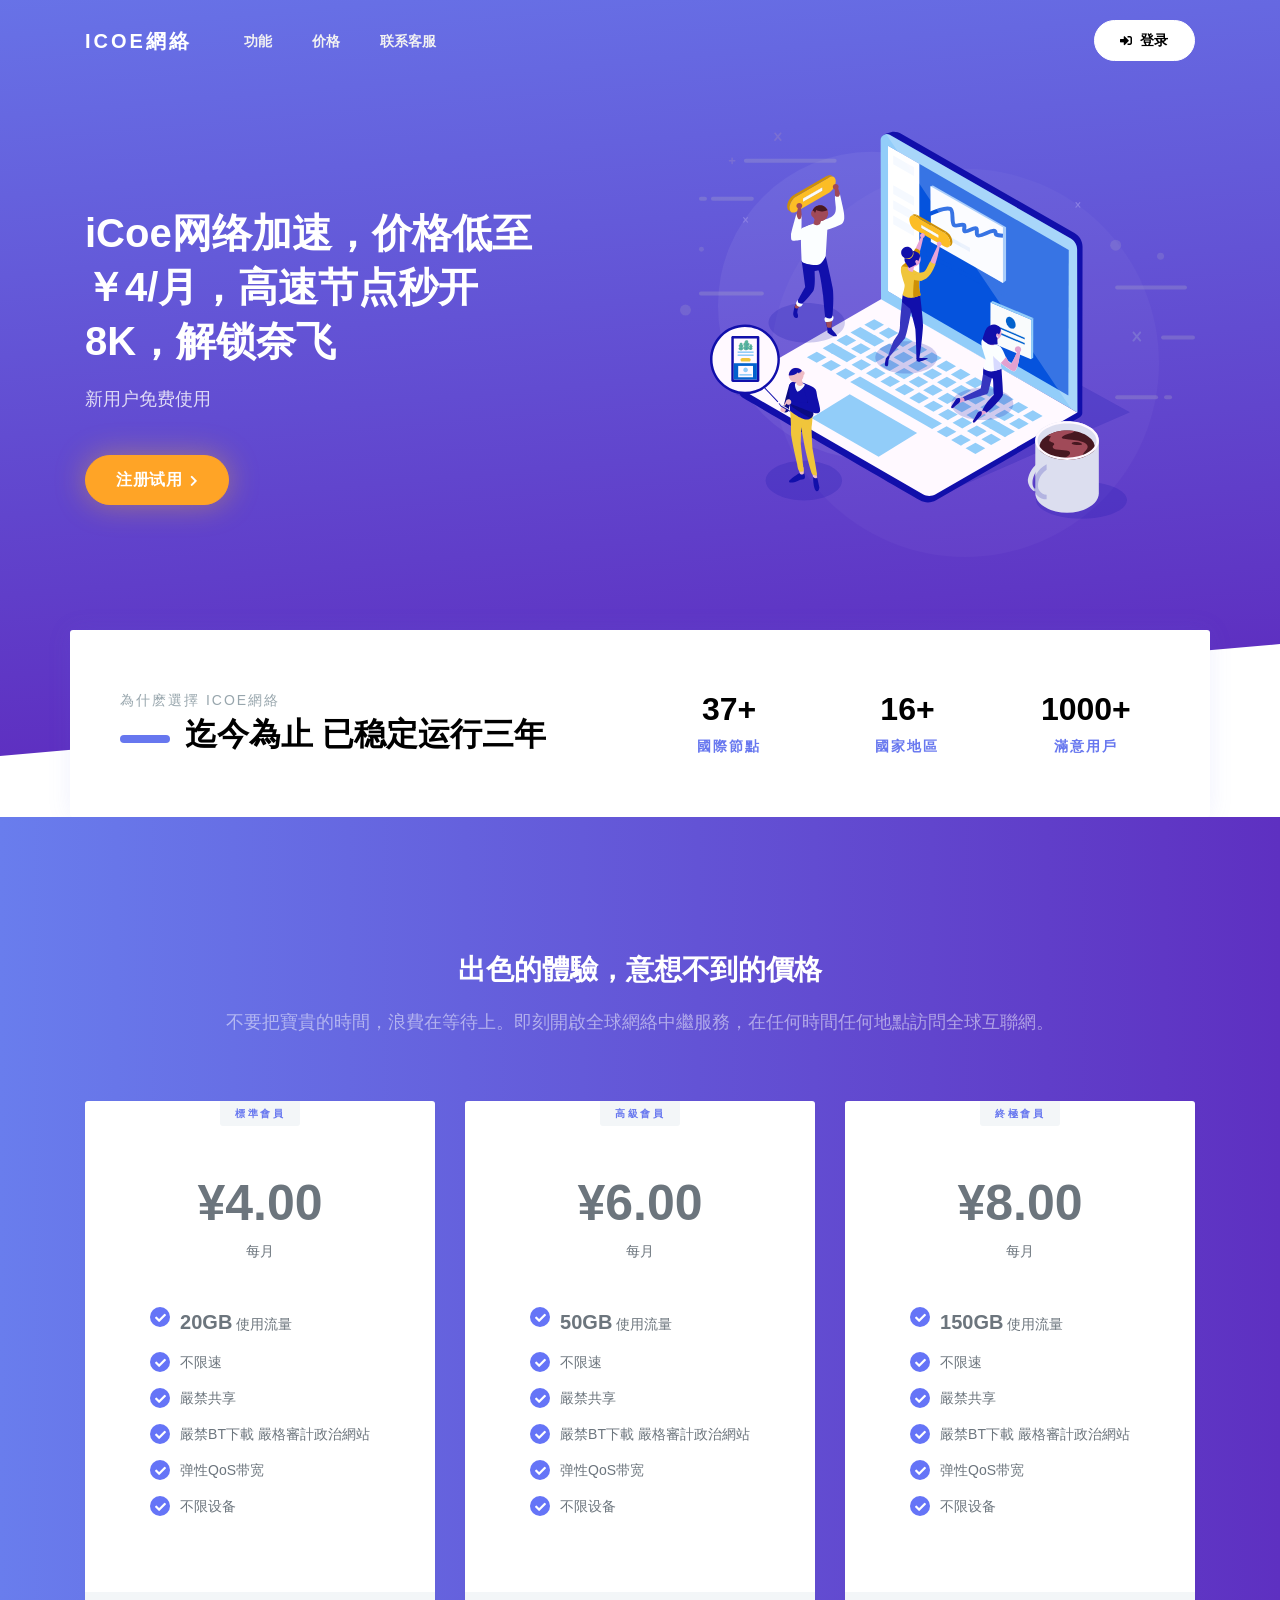
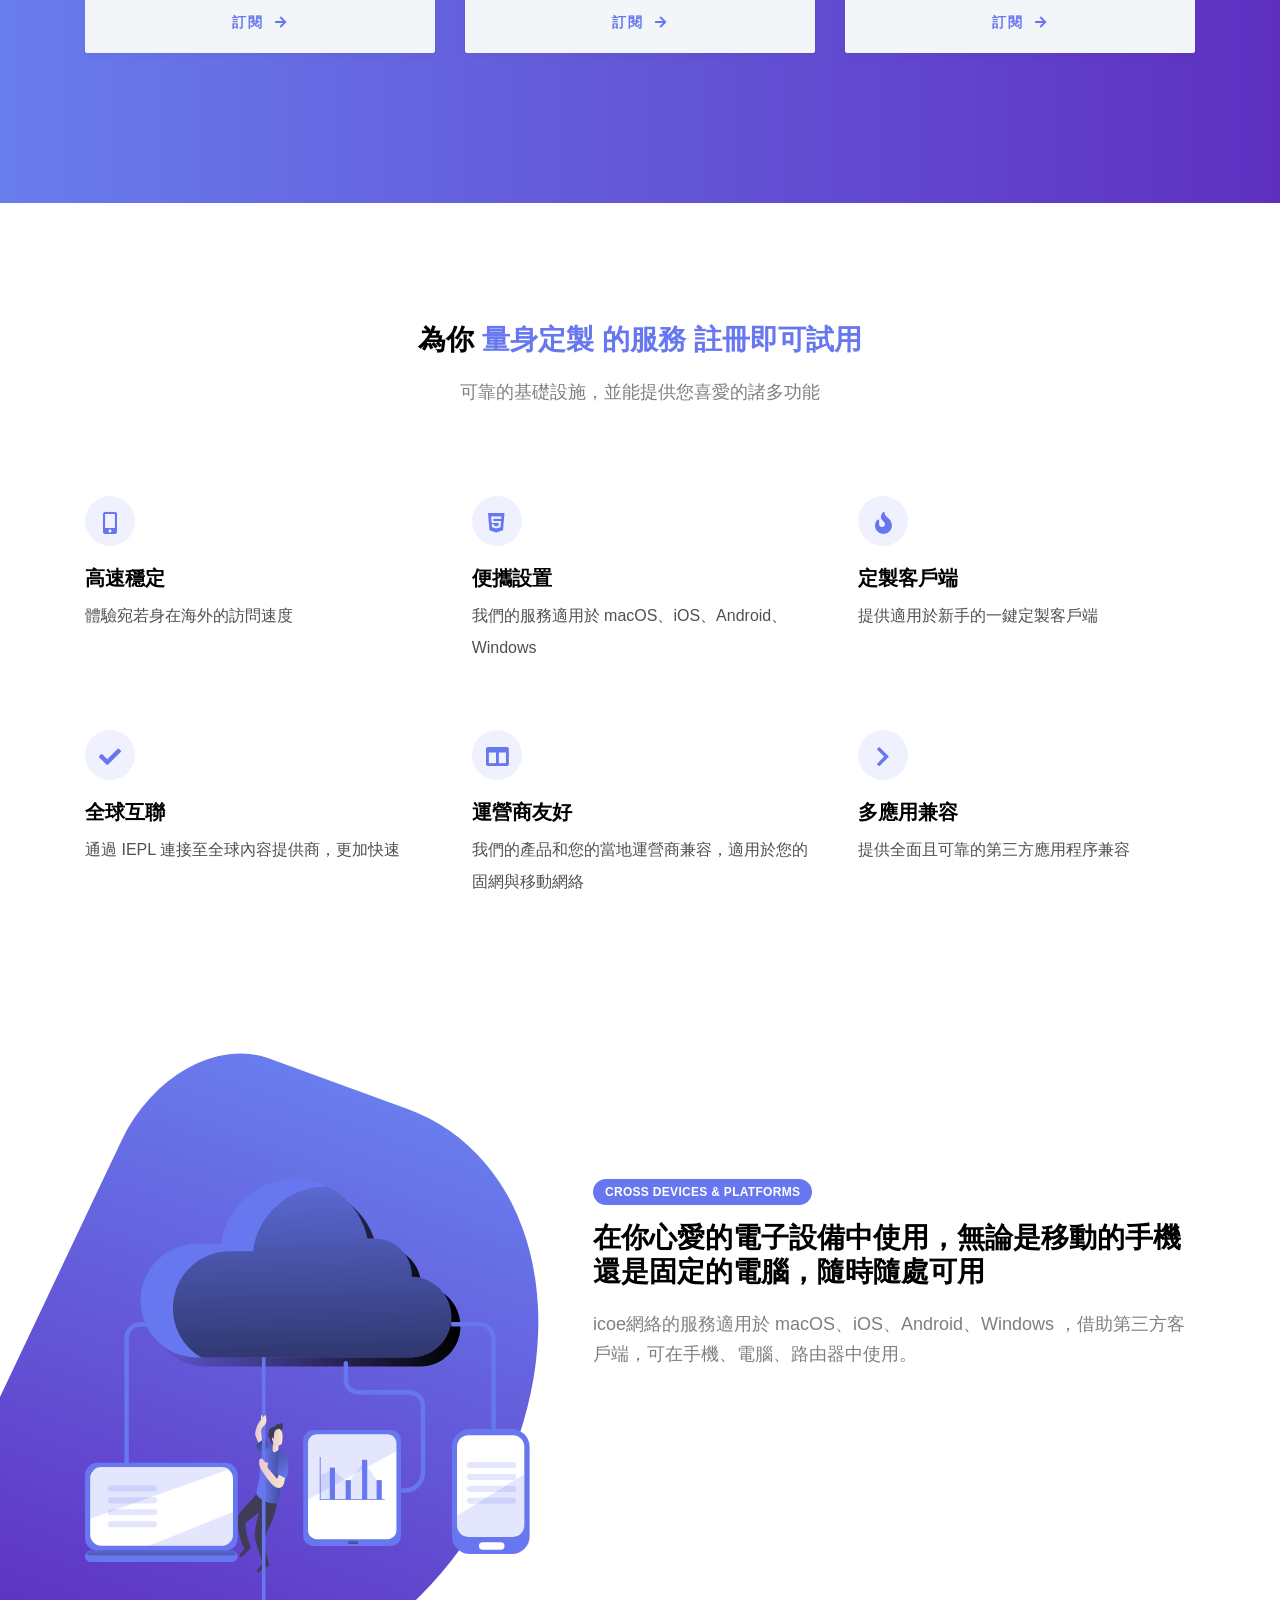
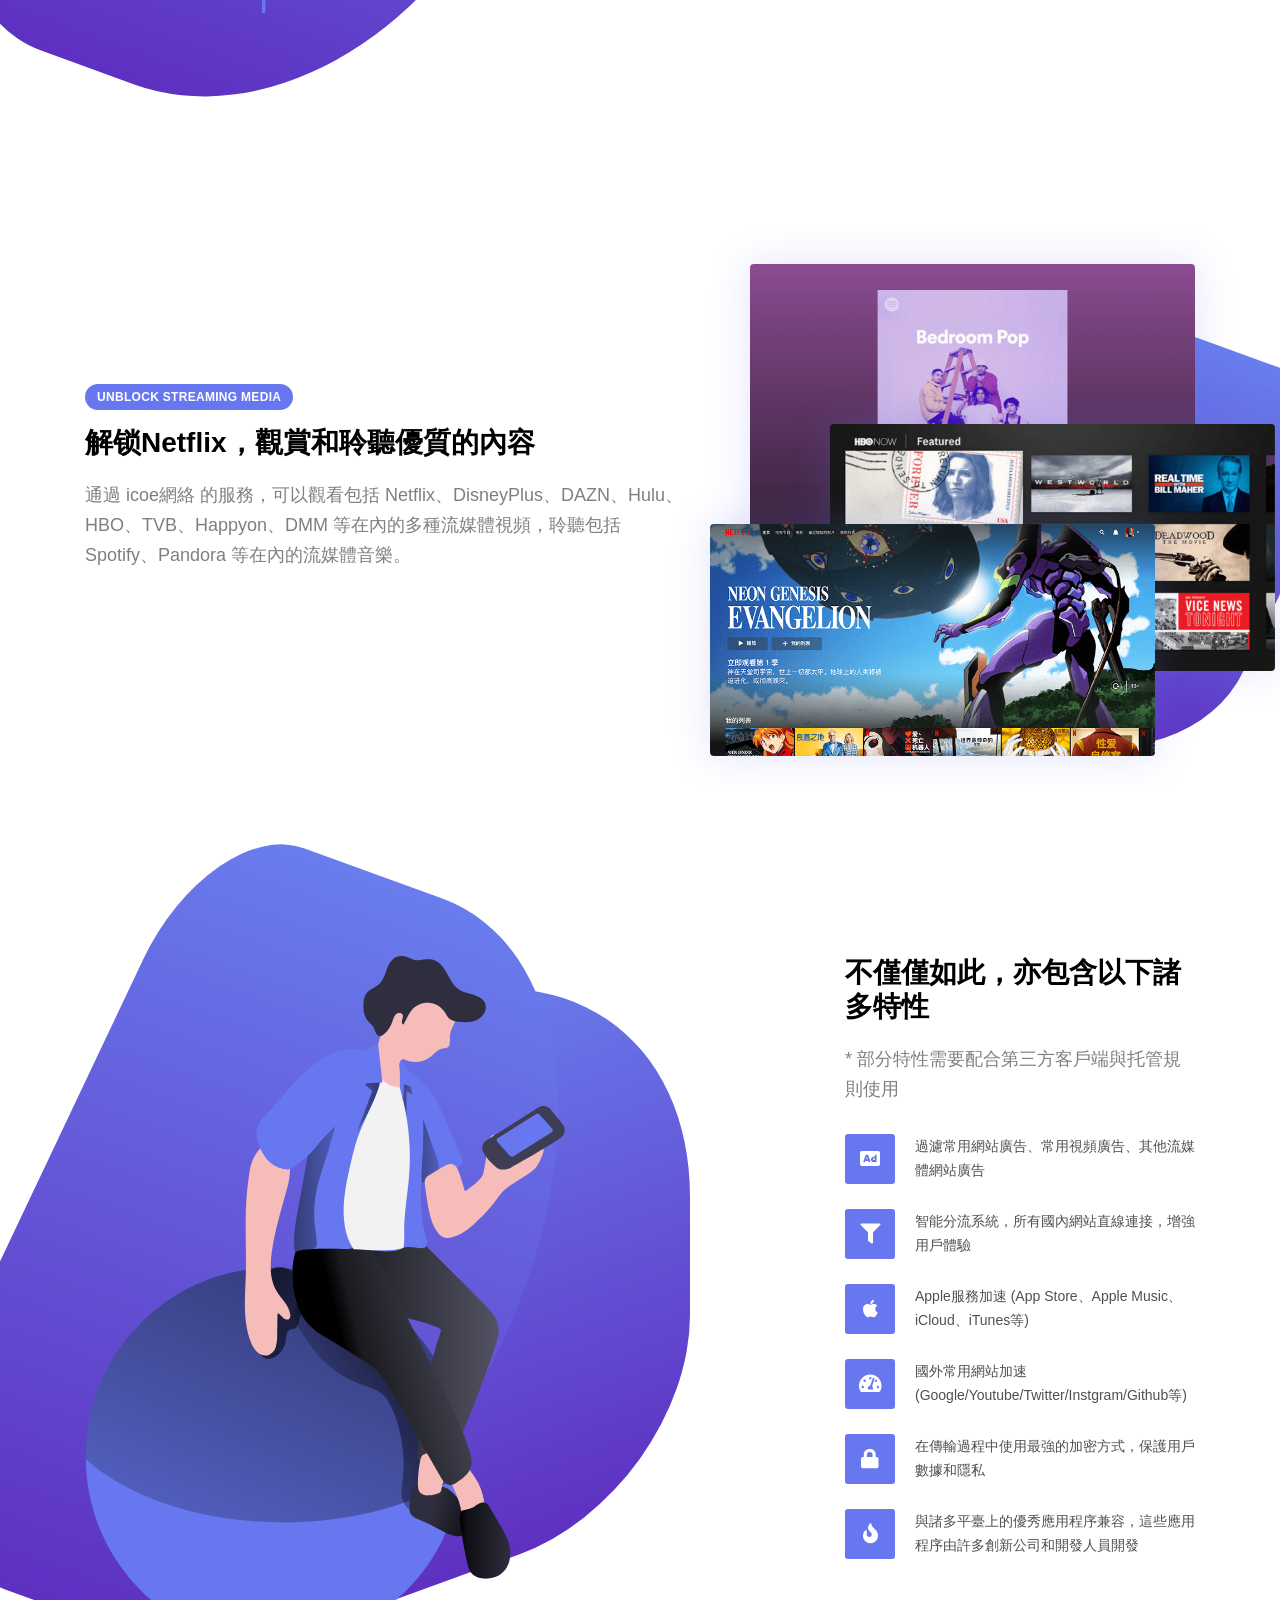
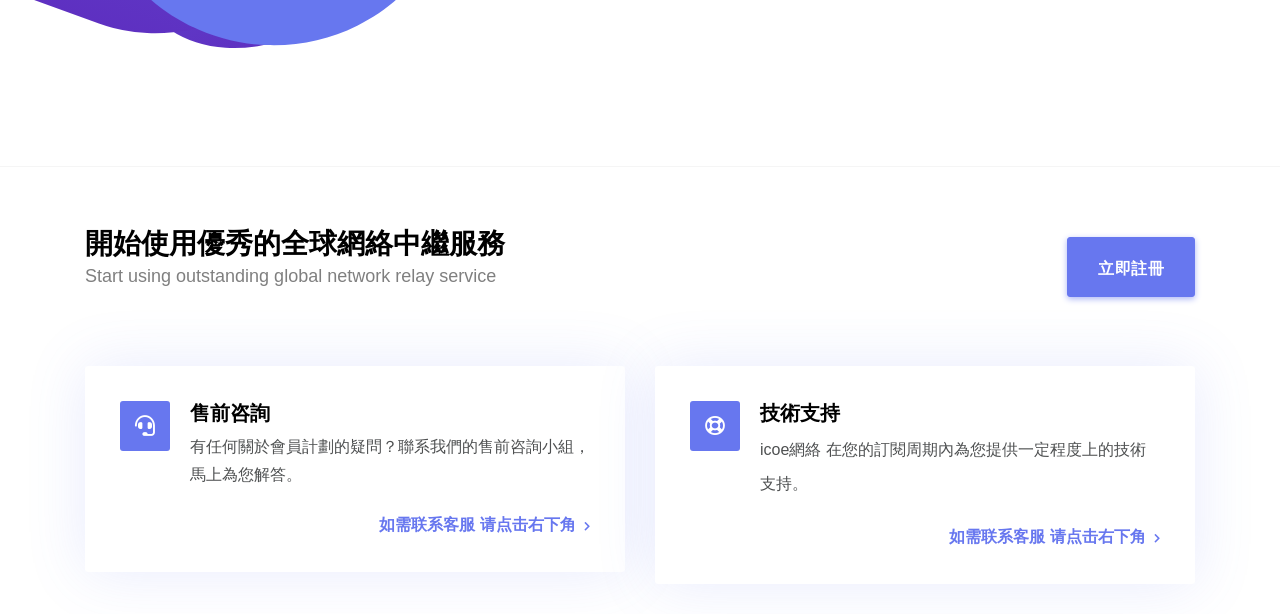
==== commit ab338d81: "Update index.html" ====
--- a/index.html
+++ b/index.html
@@ -171,7 +171,7 @@
     <div class="hero">
       <div class="container">
         <div class="text text-center text-lg-left">
-                    <h1>iCoe网络加速，高速不卡顿节点，解锁奈飞</h1>
+                    <h1>iCoe网络加速，价格低至￥4/月，高速节点秒开8K，解锁奈飞</h1>
           <p class="lead">
             <!-- 通過我們icoe網絡訪問內容提供商、公司網絡和公共雲服務 -->
             新用户免费使用
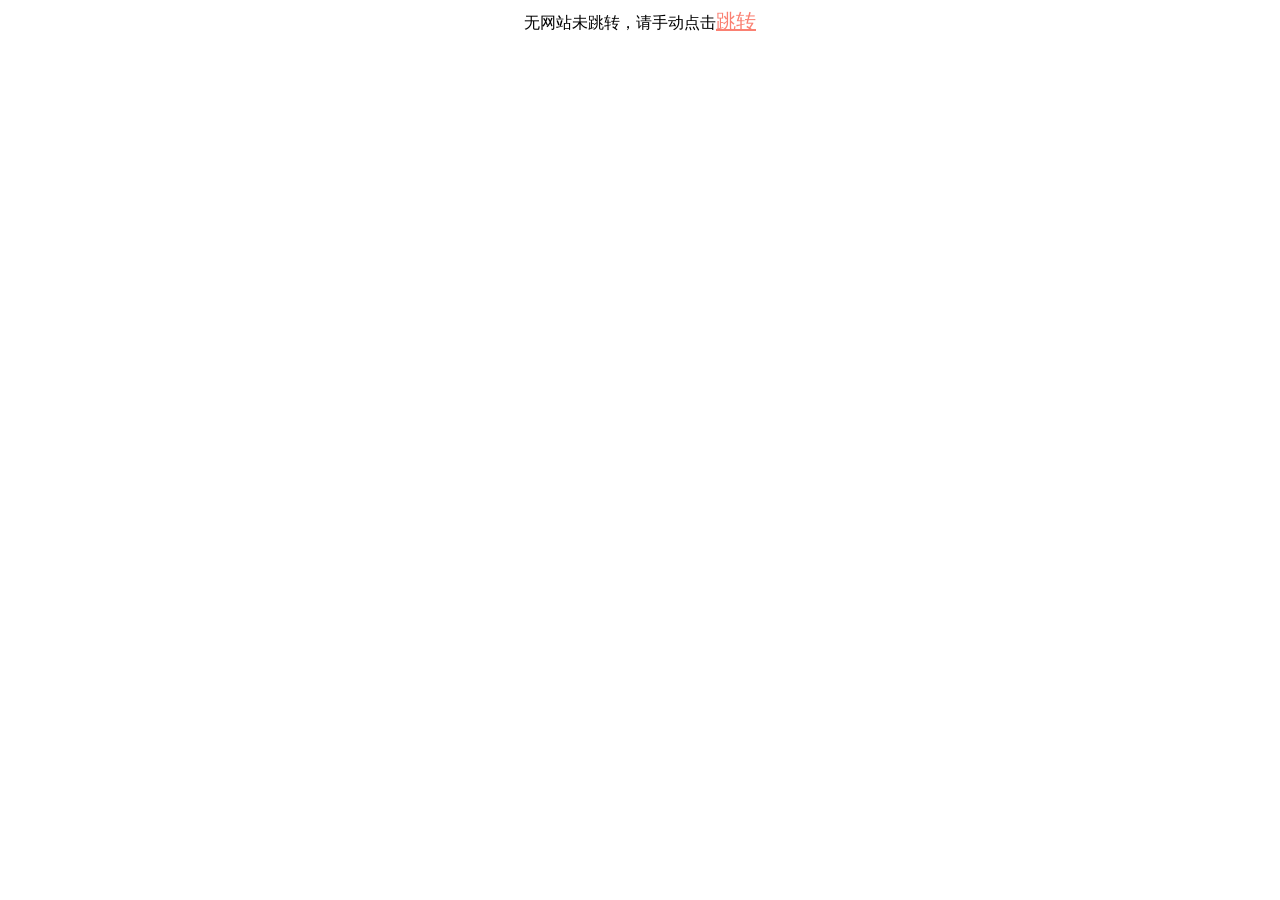
==== commit 3f344846: "Add files via upload" ====
--- a/index.html
+++ b/index.html
@@ -1,645 +1,12 @@
-<!DOCTYPE html>
-
-<html lang="en">
-  <head><meta http-equiv="Content-Type" content="text/html; charset=UTF-8">
-  <link rel="stylesheet" href="https://cdnjs.cloudflare.com/ajax/libs/font-awesome/5.8.2/css/all.css">
-  <meta content="width=device-width, initial-scale=1, maximum-scale=1, user-scalable=no, shrink-to-fit=no" name="viewport">
-  <link rel="icon" href="https://dash.icoe.cc//theme/Bob-Theme-Argon/favicon.ico">
-  <title>icoe網絡</title>
-  <link rel="shortcut icon" href="https://icoe.cc/">
-  <link rel="stylesheet" href="./icoe網絡_files/prism.css">
-  <link rel="stylesheet" href="./icoe網絡_files/bootstrap.min.css">
-  <link rel="stylesheet" href="./icoe網絡_files/all.min.css">
-  <link rel="stylesheet" href="./icoe網絡_files/chocolat.css">
-  <link rel="stylesheet" href="./icoe網絡_files/style.css">
-  <link rel="stylesheet" href="./icoe網絡_files/custom.css">
-  <link rel="stylesheet" href="./icoe網絡_files/style(1).css">
-  <link rel="stylesheet" href="./icoe網絡_files/swiper.min.css">
-
-  <script src="./icoe網絡_files/l.js.下载" async=""></script>    
-  <style>
-    .pricing {
-      box-shadow: 0 4px 8px rgba(0, 0, 0, 0.03);
-      background-color: #fff;
-      border-radius: 3px;
-      border: none;
-      position: relative;
-      margin-bottom: 30px;
-      text-align: center;
-    }
-
-    .pricing.pricing-highlight .pricing-title {
-      background-color: #6777ef;
-      color: #fff;
-    }
-
-    .pricing.pricing-highlight .pricing-cta a {
-      background-color: #6777ef;
-      color: #fff;
-    }
-
-    .pricing.pricing-highlight .pricing-cta a:hover {
-      background-color: #394eea !important;
-    }
-
-    .pricing .pricing-padding {
-      padding: 40px;
-    }
-
-    .pricing .pricing-title {
-      font-size: 10px;
-      font-weight: 700;
-      text-transform: uppercase;
-      letter-spacing: 2.5px;
-      background-color: #f3f6f8;
-      color: #6777ef;
-      border-radius: 0 0 3px 3px;
-      display: inline-block;
-      padding: 5px 15px;
-    }
-
-    .pricing .pricing-price {
-      margin-bottom: 45px;
-      color: #6c757d
-    }
-
-    .pricing .pricing-price div:first-child {
-      font-weight: 600;
-      font-size: 50px;
-    }
-
-    .pricing .pricing-details {
-      text-align: left;
-      display: inline-block;
-      color: #6c757d;
-    }
-
-    .pricing .pricing-details .pricing-item {
-      display: flex;
-      margin-bottom: 15px;
-    }
-
-    .pricing .pricing-details .pricing-item .pricing-item-icon {
-      width: 20px;
-      height: 20px;
-      line-height: 20px;
-      border-radius: 50%;
-      text-align: center;
-      background-color: #63ed7a;
-      color: #fff;
-      margin-right: 10px;
-    }
-
-    .pricing .pricing-details .pricing-item .pricing-item-icon i {
-      font-size: 11px;
-    }
-
-    .pricing .pricing-cta {
-      margin-top: 20px;
-    }
-
-    .pricing .pricing-cta a {
-      display: block;
-      padding: 20px 40px;
-      background-color: #f3f6f8;
-      text-transform: uppercase;
-      letter-spacing: 2.5px;
-      font-size: 14px;
-      font-weight: 700;
-      text-decoration: none;
-      border-radius: 0 0 3px 3px;
-    }
-
-    .pricing .pricing-cta a .fas,
-    .pricing .pricing-cta a .far,
-    .pricing .pricing-cta a .fab,
-    .pricing .pricing-cta a .fal,
-    .pricing .pricing-cta a .ion {
-      margin-left: 5px;
-    }
-
-    .pricing .pricing-cta a:hover {
-      background-color: #e3eaef;
-    }
-  </style>
-<script async="" src="./icoe網絡_files/js"></script>
-<script>
-  window.dataLayer = window.dataLayer || [];
-  function gtag()
-  {
-  dataLayer.push(arguments);
-  }
-  gtag('js', new Date());
-
-  gtag('config', 'AW-756256211');
-</script>
-<script src="./icoe網絡_files/clipboard.min.js.下载"></script>
-<style>
-#clip_copy,#web-copy-btn-wk{
-   background:#54aae9 !important
-}
-</style>
-
-
-<body class="">
-  <nav class="navbar navbar-reverse navbar-expand-lg">
-    <div class="container">
-      <a class="navbar-brand smooth" href="https://icoe.cc/">icoe網絡</a>
-      <button class="navbar-toggler" type="button" data-toggle="collapse" data-target="#navbarSupportedContent" aria-controls="navbarSupportedContent" aria-expanded="false" aria-label="Toggle navigation">
-        <i class="fas fa-bars"></i>
-      </button>
-
-      <div class="collapse navbar-collapse" id="navbarSupportedContent">
-        <ul class="navbar-nav mr-auto ml-lg-3 align-items-lg-center">
-          <li class="nav-item"><a href="https://icoe.cc/#features" class="nav-link">功能</a></li>
-          <li class="nav-item"><a href="https://icoe.cc/#purchase" class="nav-link">价格</a></li>
-          <li class="nav-item"><a href="https://icoe.cc/#contact-support" class="nav-link">联系客服</a></li>
-                    <li class="nav-item d-lg-none d-md-block"><a href="https://dash.icoe.cc/" class="nav-link smooth">登录</a></li>
-                            </ul>
-        <ul class="navbar-nav ml-auto align-items-lg-center d-none d-lg-block">
-          <li class="ml-lg-3 nav-item">
-                        <a href="https://dash.icoe.cc/" class="btn btn-round smooth btn-icon icon-left">
-              <i class="fas fa-sign-in-alt"></i> 登录
-            </a>
-                      </li>
-        </ul>
-      </div>
-    </div>
-  </nav>
-
-  <div class="hero-wrapper" id="top">
-    <div class="hero">
-      <div class="container">
-        <div class="text text-center text-lg-left">
-                    <h1>iCoe网络加速，价格低至￥4/月，高速节点秒开8K，解锁奈飞</h1>
-          <p class="lead">
-            <!-- 通過我們icoe網絡訪問內容提供商、公司網絡和公共雲服務 -->
-            新用户免费使用
-          </p>
-          <div class="cta">
-            <a class="btn btn-lg btn-warning btn-icon icon-right" href="https://dash.icoe.cc/">注册试用 <i class="fas fa-chevron-right"></i></a> &nbsp;
-          </div>
-                    <div class="mt-3 text-job d-lg-none">
-            <a href="https://dash.icoe.cc/" style="color:rgba(255,255,255,.6);">
-              已有帳號？立即登錄
-            </a>
-          </div>
-                  </div>
-        <div class="image d-none d-lg-block">
-          <img src="./icoe網絡_files/ill.svg" alt="img">
-        </div>
-      </div>
-    </div>
-  </div>
-  <div class="callout container">
-    <div class="row">
-      <div class="col-md-6 col-12 mb-4 mb-lg-0">
-        <div class="text-job text-muted text-14">為什麽選擇 icoe網絡</div>
-        <div class="h1 mb-0 font-weight-bold mt-1" style="font-size: 2rem;">迄今為止 已稳定运行三年
-    </div>
-      </div>
-      <div class="col-4 col-md-2 text-center">
-        <div class="h2 font-weight-bold">37+</div>
-        <div class="text-uppercase font-weight-bold ls-2 text-primary">國際節點</div>
-      </div>
-      <div class="col-4 col-md-2 text-center">
-        <div class="h2 font-weight-bold">16+</div>
-        <div class="text-uppercase font-weight-bold ls-2 text-primary">國家地區</div>
-      </div>
-      <div class="col-4 col-md-2 text-center">
-        <div class="h2 font-weight-bold">1000+</div>
-        <div class="text-uppercase font-weight-bold ls-2 text-primary">滿意用戶</div>
-      </div>
-    </div>
-  </div>
-
-
-
-
-
-
-
-
-  <section id="purchase" class="bg-gr">
-    <div class="container">
-      <div class="row">
-        <div class="col-md-10 offset-md-1 col-lg-10 offset-lg-1 col-12 text-center">
-          <h2 class="mt-3 text-white">出色的體驗，意想不到的價格</h2>
-          <p class="lead" style="color: rgba(255, 255, 255, 0.5);">不要把寶貴的時間，浪費在等待上。即刻開啟全球網絡中繼服務，在任何時間任何地點訪問全球互聯網。</p>
-        </div>
-      </div>
-      <div class="row mt-5">
-                <div class="col-12 col-md-4 col-lg-4">
-          <div class="pricing">
-            <div class="pricing-title">
-              標準會員
-            </div>
-            <div class="pricing-padding">
-              <div class="pricing-price">
-                <div>¥4.00</div>
-                <div>每月</div>
-              </div>
-              <div class="pricing-details">
-                                <div class="pricing-item">
-                                    <div class="pricing-item-icon" style="background:#6574f7"><i class="fas fa-check"></i></div>
-                  <div class="pricing-item-label"><span style="font-size: 20px; font-weight: bolder;" >20GB</span> 使用流量</div>
-                                  </div>
-                                <div class="pricing-item">
-                                    <div class="pricing-item-icon" style="background:#6574f7"><i class="fas fa-check"></i></div>
-                  <div class="pricing-item-label">不限速</div>
-                                  </div>
-                                <div class="pricing-item">
-                                    <div class="pricing-item-icon" style="background:#6574f7"><i class="fas fa-check"></i></div>
-                  <div class="pricing-item-label">嚴禁共享</div>
-                                  </div>
-                                <div class="pricing-item">
-                                    <div class="pricing-item-icon" style="background:#6574f7"><i class="fas fa-check"></i></div>
-                  <div class="pricing-item-label">嚴禁BT下載 嚴格審計政治網站</div>
-                                  </div>
-                                <div class="pricing-item">
-                                    <div class="pricing-item-icon" style="background:#6574f7"><i class="fas fa-check"></i></div>
-                  <div class="pricing-item-label">弹性QoS带宽</div>
-                                  </div>
-                                <div class="pricing-item">
-                                    <div class="pricing-item-icon" style="background:#6574f7"><i class="fas fa-check"></i></div>
-                  <div class="pricing-item-label">不限设备</div>
-                                  </div>
-                              </div>
-            </div>
-            <div class="pricing-cta go-to-buy-page">
-              <a href="https://dash.icoe.cc/#/login">訂閱 <i class="fas fa-arrow-right"></i></a>
-            </div>
-          </div>
-        </div>
-                <div class="col-12 col-md-4 col-lg-4">
-          <div class="pricing">
-            <div class="pricing-title">
-              高級會員
-            </div>
-            <div class="pricing-padding">
-              <div class="pricing-price">
-                <div>¥6.00</div>
-                <div>每月</div>
-              </div>
-              <div class="pricing-details">
-                                <div class="pricing-item">
-                                    <div class="pricing-item-icon" style="background:#6574f7"><i class="fas fa-check"></i></div>
-                  <div class="pricing-item-label"><span style="font-size: 20px; font-weight: bolder;" >50GB</span> 使用流量</div>
-                                  </div>
-                                <div class="pricing-item">
-                                    <div class="pricing-item-icon" style="background:#6574f7"><i class="fas fa-check"></i></div>
-                  <div class="pricing-item-label">不限速</div>
-                                  </div>
-                                <div class="pricing-item">
-                                    <div class="pricing-item-icon" style="background:#6574f7"><i class="fas fa-check"></i></div>
-                  <div class="pricing-item-label">嚴禁共享</div>
-                                  </div>
-                                <div class="pricing-item">
-                                    <div class="pricing-item-icon" style="background:#6574f7"><i class="fas fa-check"></i></div>
-                  <div class="pricing-item-label">嚴禁BT下載 嚴格審計政治網站</div>
-                                  </div>
-                                <div class="pricing-item">
-                                    <div class="pricing-item-icon" style="background:#6574f7"><i class="fas fa-check"></i></div>
-                  <div class="pricing-item-label">弹性QoS带宽</div>
-                                  </div>
-
-                                <div class="pricing-item">
-                                    <div class="pricing-item-icon" style="background:#6574f7"><i class="fas fa-check"></i></div>
-                  <div class="pricing-item-label">不限设备</div>
-                                  </div>
-                              </div>
-            </div>
-            <div class="pricing-cta go-to-buy-page">
-              <a href="https://dash.icoe.cc/#/login">訂閱 <i class="fas fa-arrow-right"></i></a>
-            </div>
-          </div>
-        </div>
-                <div class="col-12 col-md-4 col-lg-4">
-          <div class="pricing">
-            <div class="pricing-title">
-              終極會員
-            </div>
-            <div class="pricing-padding">
-              <div class="pricing-price">
-                <div>¥8.00</div>
-                <div>每月</div>
-              </div>
-<div class="pricing-details">
-                                <div class="pricing-item">
-                                    <div class="pricing-item-icon" style="background:#6574f7"><i class="fas fa-check"></i></div>
-                  <div class="pricing-item-label"><span style="font-size: 20px; font-weight: bolder;" >150GB</span> 使用流量</div>
-                                  </div>
-                                <div class="pricing-item">
-                                    <div class="pricing-item-icon" style="background:#6574f7"><i class="fas fa-check"></i></div>
-                  <div class="pricing-item-label">不限速</div>
-                                  </div>
-                                <div class="pricing-item">
-                                    <div class="pricing-item-icon" style="background:#6574f7"><i class="fas fa-check"></i></div>
-                  <div class="pricing-item-label">嚴禁共享</div>
-                                  </div>
-                                <div class="pricing-item">
-                                    <div class="pricing-item-icon" style="background:#6574f7"><i class="fas fa-check"></i></div>
-                  <div class="pricing-item-label">嚴禁BT下載 嚴格審計政治網站</div>
-                                  </div>
-                                <div class="pricing-item">
-                                    <div class="pricing-item-icon" style="background:#6574f7"><i class="fas fa-check"></i></div>
-                  <div class="pricing-item-label">弹性QoS带宽</div>
-                                  </div>
-                              
-                                <div class="pricing-item">
-                                    <div class="pricing-item-icon" style="background:#6574f7"><i class="fas fa-check"></i></div>
-                  <div class="pricing-item-label">不限设备</div>
-                                  </div>
-                              </div>
-            </div>
-            <div class="pricing-cta go-to-buy-page">
-              <a href="https://dash.icoe.cc/#/login">訂閱 <i class="fas fa-arrow-right"></i></a>
-            </div>
-          </div>
-        </div>
-              </div>
-  </div></section>
-
-
-
-
-
-
-
-
-
-
-
-
-
-
-
-
-
-
-
-
-
-
-
-
-
-
-
-
-
-
-
-
-
-
-
-
-
-
-
-
-  <section id="features">
-    <div class="container">
-      <div class="row mb-5 text-center">
-        <div class="col-lg-10 offset-lg-1">
-          <h2>為你 <span class="text-primary">量身定製<span> 的服務 <span>註冊即可試用</span></span></span></h2>
-          <p class="lead">可靠的基礎設施，並能提供您喜愛的諸多功能</p>
-        </div>
-      </div>
-      <div class="row">
-        <div class="col-lg-12">
-          <div class="features">
-            <div class="feature">
-              <div class="feature-icon">
-                <i class="fas fa-mobile-alt"></i>
-              </div>
-              <h5 data-i18n="">高速穩定</h5>
-              <p data-i18n="">體驗宛若身在海外的訪問速度</p>
-            </div>
-            <div class="feature">
-              <div class="feature-icon">
-                <i class="fab fa-html5"></i>
-              </div>
-              <h5 data-i18n="">便攜設置</h5>
-              <p data-i18n="">我們的服務適用於 macOS、iOS、Android、Windows </p>
-            </div>
-            <div class="feature">
-              <div class="feature-icon">
-                <i class="fas fa-fire"></i>
-              </div>
-              <h5 data-i18n="">定製客戶端</h5>
-              <p data-i18n="">提供適用於新手的一鍵定製客戶端</p>
-            </div>
-            <div class="feature">
-              <div class="feature-icon">
-                <i class="fas fa-check"></i>
-              </div>
-              <h5 data-i18n="">全球互聯</h5>
-              <p data-i18n="">通過 IEPL 連接至全球內容提供商，更加快速</p>
-            </div>
-            <div class="feature">
-              <div class="feature-icon">
-                <i class="fas fa-columns"></i>
-              </div>
-              <h5 data-i18n="">運營商友好</h5>
-              <p data-i18n="">我們的產品和您的當地運營商兼容，適用於您的固網與移動網絡</p>
-            </div>
-            <div class="feature">
-              <div class="feature-icon">
-                <i class="fas fa-chevron-right"></i>
-              </div>
-              <h5 data-i18n="">多應用兼容</h5>
-              <p data-i18n="">提供全面且可靠的第三方應用程序兼容</p>
-            </div>
-          </div>
-        </div>
-      </div>
-    </div>
-  </section>
-
-  <section id="design" class="section-design">
-    <div class="container">
-      <div class="row">
-        <div class="col-lg-5 d-none d-lg-block">
-          <img src="./icoe網絡_files/data_center.svg" alt="user flow" class="img-fluid">
-        </div>
-        <div class="col-lg-7 pl-lg-5 col-md-12">
-          <div class="badge badge-primary mb-3" data-i18n="">CROSS DEVICES &amp; PLATFORMS</div>
-          <h2 data-i18n="">在你心愛的電子設備中使用，無論是移動的手機還是固定的電腦，隨時隨處可用</h2>
-          <p class="lead" data-i18n="">icoe網絡的服務適用於 macOS、iOS、Android、Windows ，借助第三方客戶端，可在手機、電腦、路由器中使用。</p>
-        </div>
-      </div>
-    </div>
-  </section>
-
-  <section id="components" class="section-design section-design-right">
-    <div class="container">
-      <div class="row">
-        <div class="col-lg-7 pr-lg-5 pr-0">
-          <div class="badge badge-primary mb-3" data-i18n="">UNBLOCK STREAMING MEDIA</div>
-          <h2 data-i18n="">解锁Netflix，觀賞和聆聽優質的內容</h2>
-          <p class="lead" data-i18n="">通過 icoe網絡 的服務，可以觀看包括 Netflix、DisneyPlus、DAZN、Hulu、HBO、TVB、Happyon、DMM 等在內的多種流媒體視頻，聆聽包括 Spotify、Pandora 等在內的流媒體音樂。</p>
-        </div>
-        <div class="col-lg-5 d-none d-lg-block">
-          <div class="abs-images">
-            <img src="./icoe網絡_files/netflix.png" alt="user flow" class="img-fluid rounded dark-shadow">
-            <img src="./icoe網絡_files/spotify.png" alt="user flow" class="img-fluid rounded dark-shadow">
-            <img src="./icoe網絡_files/hbo.png" alt="user flow" class="img-fluid rounded dark-shadow">
-          </div>
-        </div>
-      </div>
-    </div>
-  </section>
-
-  <section id="support-us" class="support-us section-design">
-    <div class="container">
-      <div class="row">
-        <div class="col-lg-8 d-none d-lg-block">
-          <img src="./icoe網絡_files/waiting_notifications.svg" alt="user flow" class="img-fluid" style="width:30rem">
-        </div>
-        <div class="col-lg-4 col-md-12">
-          <h2 data-i18n="">不僅僅如此，亦包含以下諸多特性</h2>
-          <p class="lead" data-i18n="">* 部分特性需要配合第三方客戶端與托管規則使用</p>
-          <ul class="list-icons">
-                        <li>
-              <span class="card-icon bg-primary text-white">
-                <i class="fas fa-ad"></i>
-              </span>
-              <span>過濾常用網站廣告、常用視頻廣告、其他流媒體網站廣告</span>
-            </li>
-                        <li>
-              <span class="card-icon bg-primary text-white">
-                <i class="fas fa-filter"></i>
-              </span>
-              <span>智能分流系統，所有國內網站直線連接，增強用戶體驗</span>
-            </li>
-                        <li>
-              <span class="card-icon bg-primary text-white">
-                <i class="fab fa-apple"></i>
-              </span>
-              <span>Apple服務加速 (App Store、Apple Music、iCloud、iTunes等)</span>
-            </li>
-                        <li>
-              <span class="card-icon bg-primary text-white">
-                <i class="fas fa-tachometer-alt"></i>
-              </span>
-              <span>國外常用網站加速 (Google/Youtube/Twitter/Instgram/Github等)</span>
-            </li>
-                        <li>
-              <span class="card-icon bg-primary text-white">
-                <i class="fas fa-lock"></i>
-              </span>
-              <span>在傳輸過程中使用最強的加密方式，保護用戶數據和隱私</span>
-            </li>
-                        <li>
-              <span class="card-icon bg-primary text-white">
-                <i class="fas fa-fire"></i>
-              </span>
-              <span>與諸多平臺上的優秀應用程序兼容，這些應用程序由許多創新公司和開發人員開發</span>
-            </li>
-                      </ul>
-        </div>
-      </div>
-    </div>
-  </section>
-
-
-
-  <section class="download-section">
-    <div class="container">
-      <div class="row align-items-center">
-        <div class="col-md-7">
-          <h2>開始使用優秀的全球網絡中繼服務</h2>
-          <p class="lead">Start using outstanding global network relay service</p>
-        </div>
-        <div class="col-md-5 text-right">
-          <a href="https://dash.icoe.cc/" class="btn btn-primary btn-lg">立即註冊</a>
-        </div>
-      </div>
-    </div>
-  </section>
-
-  <section id="contact-support" class="before-footer">
-    <div class="container">
-      <div class="row">
-        <div class="col-md-6">
-          <div class="card long-shadow">
-            <div class="card-body d-flex p-45">
-              <div class="card-icon bg-primary text-white">
-                <i class="fas fa-headset"></i>
-              </div>
-              <div>
-                <h5>售前咨詢</h5>
-                <p class="lh-sm">有任何關於會員計劃的疑問？聯系我們的售前咨詢小組，馬上為您解答。</p>
-                <div class="mt-4 text-right">
-                  <a href="https://icoe.cc/" class="link-icon">如需联系客服 请点击右下角 <i class="fas fa-chevron-right"></i></a>
-                </div>
-              </div>
-            </div>
-          </div>
-        </div>
-        <div class="col-md-6">
-          <div class="card long-shadow">
-            <div class="card-body p-45 d-flex">
-              <div class="card-icon bg-primary text-white">
-                <i class="far fa-life-ring"></i>
-              </div>
-              <div>
-                <h5>技術支持</h5>
-                <p>icoe網絡 在您的訂閱周期內為您提供一定程度上的技術支持。</p>
-                <div class="mt-4 text-right">
-                  <a href="https://icoe.cc/" class="link-icon">如需联系客服 请点击右下角 <i class="fas fa-chevron-right"></i></a>
-                </div>
-              </div>
-            </div>
-          </div>
-        </div>
-      </div>
-    </div>
-  </section>
-
- 
-
-  <script src="./icoe網絡_files/jquery.min.js.下载"></script>
-  <script src="./icoe網絡_files/popper.js.下载"></script>
-  <script src="./icoe網絡_files/tooltip.js.下载"></script>
-  <script src="./icoe網絡_files/bootstrap.min.js.下载"></script>
-  <script src="./icoe網絡_files/prism.js.下载"></script>
-  <script src="./icoe網絡_files/stisla.js.下载"></script>
-  <script src="./icoe網絡_files/script.js.下载"></script>
-
-
-  <!--End mc_embed_signup-->
-  <script src="./icoe網絡_files/swiper.min.js.下载"></script>
-
-  <script>
-    var mySwiper = new Swiper('.swiper-container', {
-      direction: 'horizontal',
-      loop: true,
-      navigation: {
-        nextEl: '.swiper-button-next',
-        prevEl: '.swiper-button-prev',
-      },
-      autoplay: {
-        delay: 5000,
-        disableOnInteraction: true,
-      },
-    })
-  </script>
-
-  <!-- <script>
-    var code = "UG93ZXJlZCBieSA8YSBocmVmPSIvc3RhZmYiPlNTUEFORUw8L2E+Jm5ic3A7JmJ1bGw7Jm5ic3A7VGhlbWUgYnkgPGEgaHJlZj0iaHR0cHM6Ly90Lm1lL2VkaXRYWSIgdGFyZ2V0PSJibGFuayI+ZWRpdFhZPC9hPg==";
-    $('#copyright').html(atob(code));
-
-    function changeLang(lang) {
-      document.cookie = "lang="+lang;
-      location.reload();
-    }
-  </script> -->
-
-  <script type="text/javascript">window.$crisp=[];window.CRISP_WEBSITE_ID="379ec057-9ef1-4821-b0aa-b3485dc54727";(function(){d=document;s=d.createElement("script");s.src="https://client.crisp.chat/l.js";s.async=1;d.getElementsByTagName("head")[0].appendChild(s);})();</script>
-
-<div class="cc-1q75"><style type="text/css">.crisp-client .cc-1m7s {
-  z-index: 1000000;
-}</style></div></div><div id="crisp-chatbox" lang="zh" dir="ltr" translate="no" tabindex="-1" class="cc-1m7s" data-hidden="false" data-force-show="false" data-availability="away" data-lock-maximized="false" data-last-operator-face="false" data-ongoing-operator-face="false" data-availability-tooltip="false" data-hide-vacation="false" data-blocked="false" data-mobile-view="false" data-full-view="false" data-small-view="false" data-large-view="true" data-has-local-messages="false" data-was-availability-online="false" data-is-activity-ongoing="false" data-hide-on-away="false" data-hide-on-mobile="false" data-position-reverse="false"><div class="cc-iv0q cc-1opo"><a data-maximized="false" data-is-failure="false" class="cc-dc5e" tabindex="0" role="button" aria-label="开放式聊天" data-pane-animate-entrance="false"><span class="cc-ep33"><!--v-if--></span><span class="cc-xkyq cc-qvio"><span data-id="chat_closed" data-is-ongoing="false" class="cc-laa2"><span class="cc-m1n3"><!--v-if--></span></span></span></a></div></div></div></body><script type="text/javascript" async="" src="./icoe網絡_files/f.txt"></script></html>
+<!DOCTYPE html>
+<html lang="en">
+<head>
+    <meta charset="UTF-8">
+    <meta http-equiv="X-UA-Compatible" content="IE=edge">
+    <meta name="viewport" content="width=device-width, initial-scale=1.0">
+    <title>Document</title>
+</head>
+<body>
+    <div  style="text-align: center;">无网站未跳转，请手动点击<span><a href="https://i.xn--mes358am8glqs.com" style="color: salmon; font-size: 20px;">跳转</a></span></div>
+</body>
+</html>
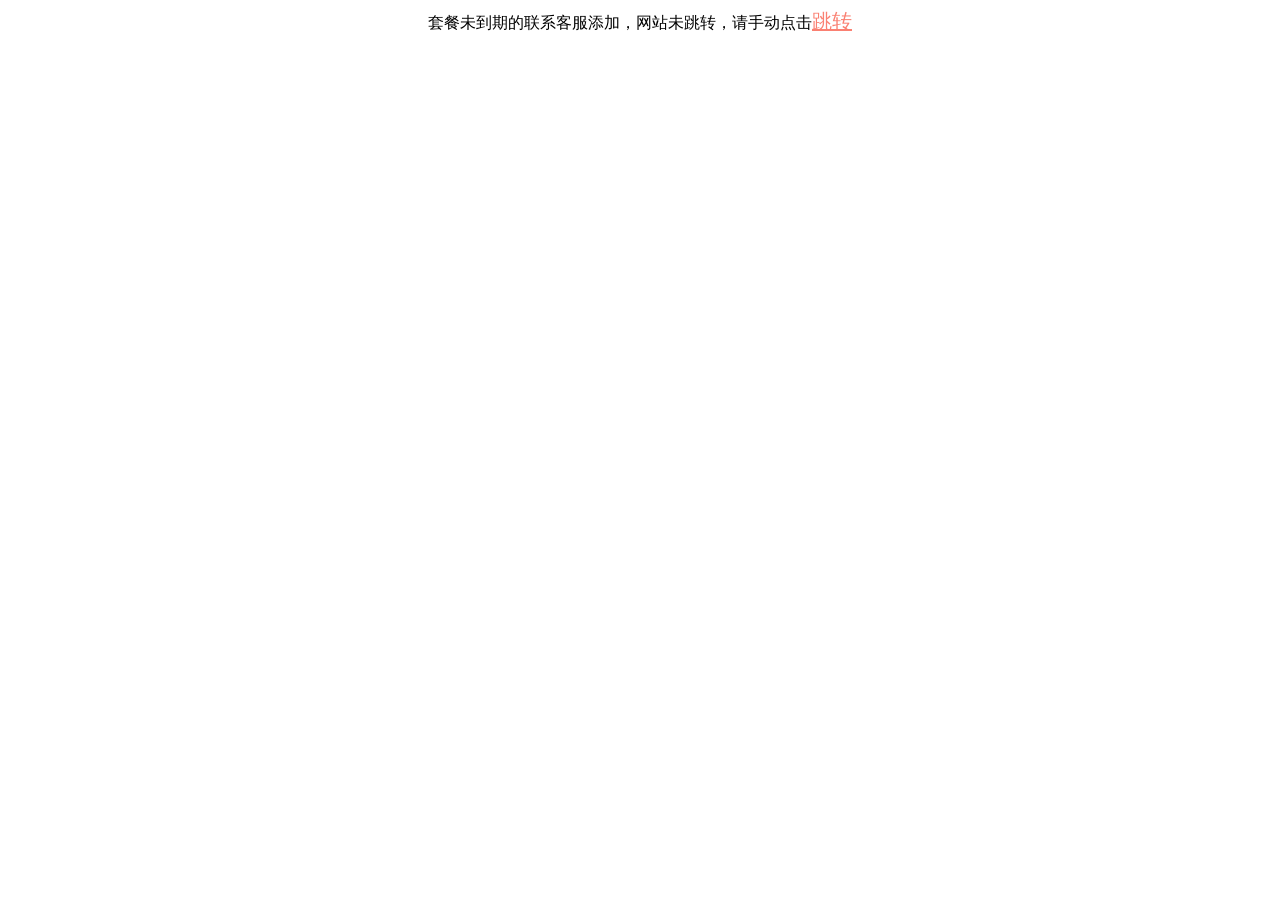
==== commit b8ffd74c: "Update index.html" ====
--- a/index.html
+++ b/index.html
@@ -7,6 +7,6 @@
     <title>Document</title>
 </head>
 <body>
-    <div  style="text-align: center;">无网站未跳转，请手动点击<span><a href="https://i.xn--mes358am8glqs.com" style="color: salmon; font-size: 20px;">跳转</a></span></div>
+    <div  style="text-align: center;">套餐未到期的联系客服添加，网站未跳转，请手动点击<span><a href="https://i.xn--mes358am8glqs.com" style="color: salmon; font-size: 20px;">跳转</a></span></div>
 </body>
-</html>+</html>
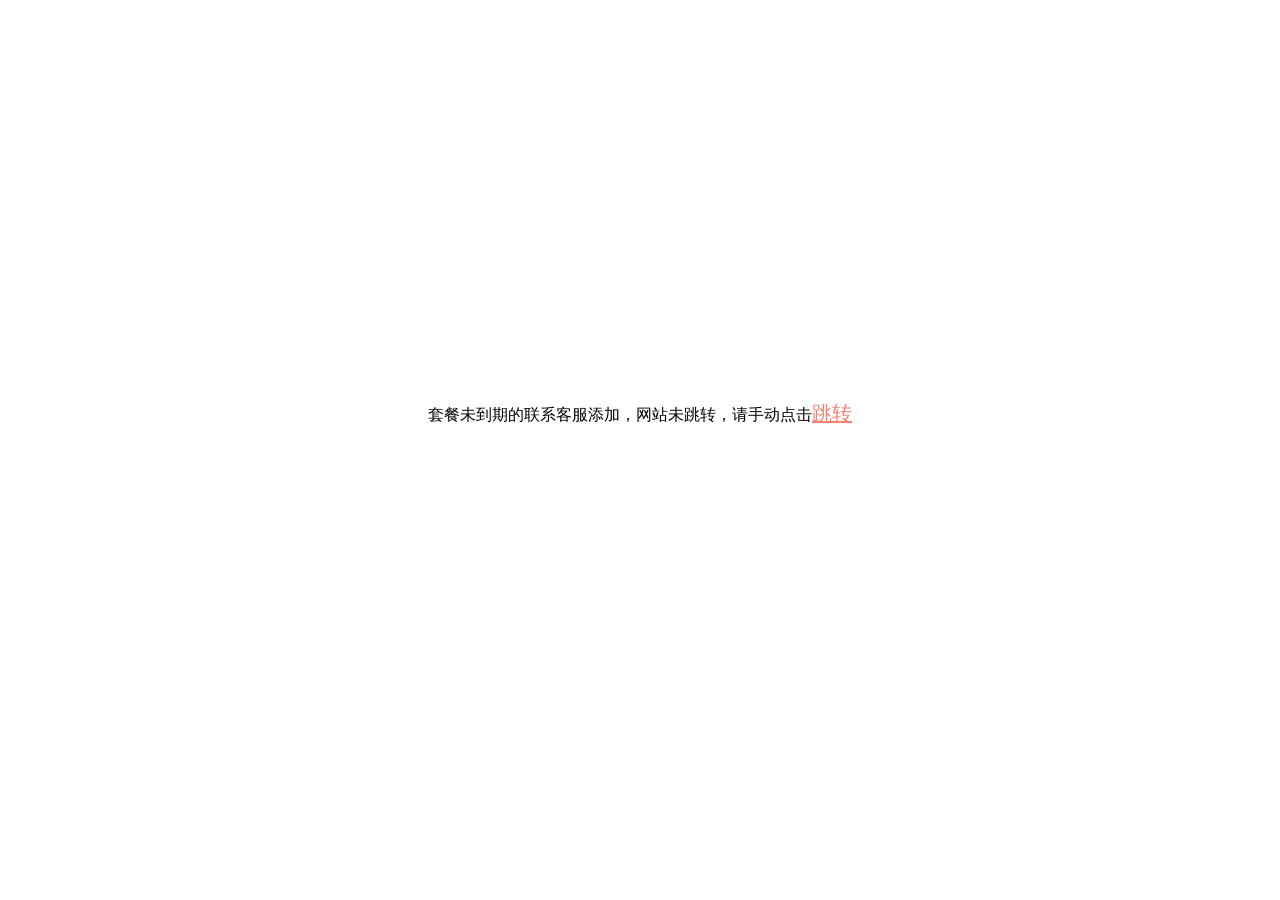
==== commit d6895405: "Update index.html" ====
--- a/index.html
+++ b/index.html
@@ -7,6 +7,6 @@
     <title>Document</title>
 </head>
 <body>
-    <div  style="text-align: center;">套餐未到期的联系客服添加，网站未跳转，请手动点击<span><a href="https://i.xn--mes358am8glqs.com" style="color: salmon; font-size: 20px;">跳转</a></span></div>
+    <div  style="text-align: center;margin: 400px auto;">套餐未到期的联系客服添加，网站未跳转，请手动点击<span><a href="https://i.xn--mes358am8glqs.com" style="color: salmon; font-size: 20px;">跳转</a></span></div>
 </body>
 </html>
